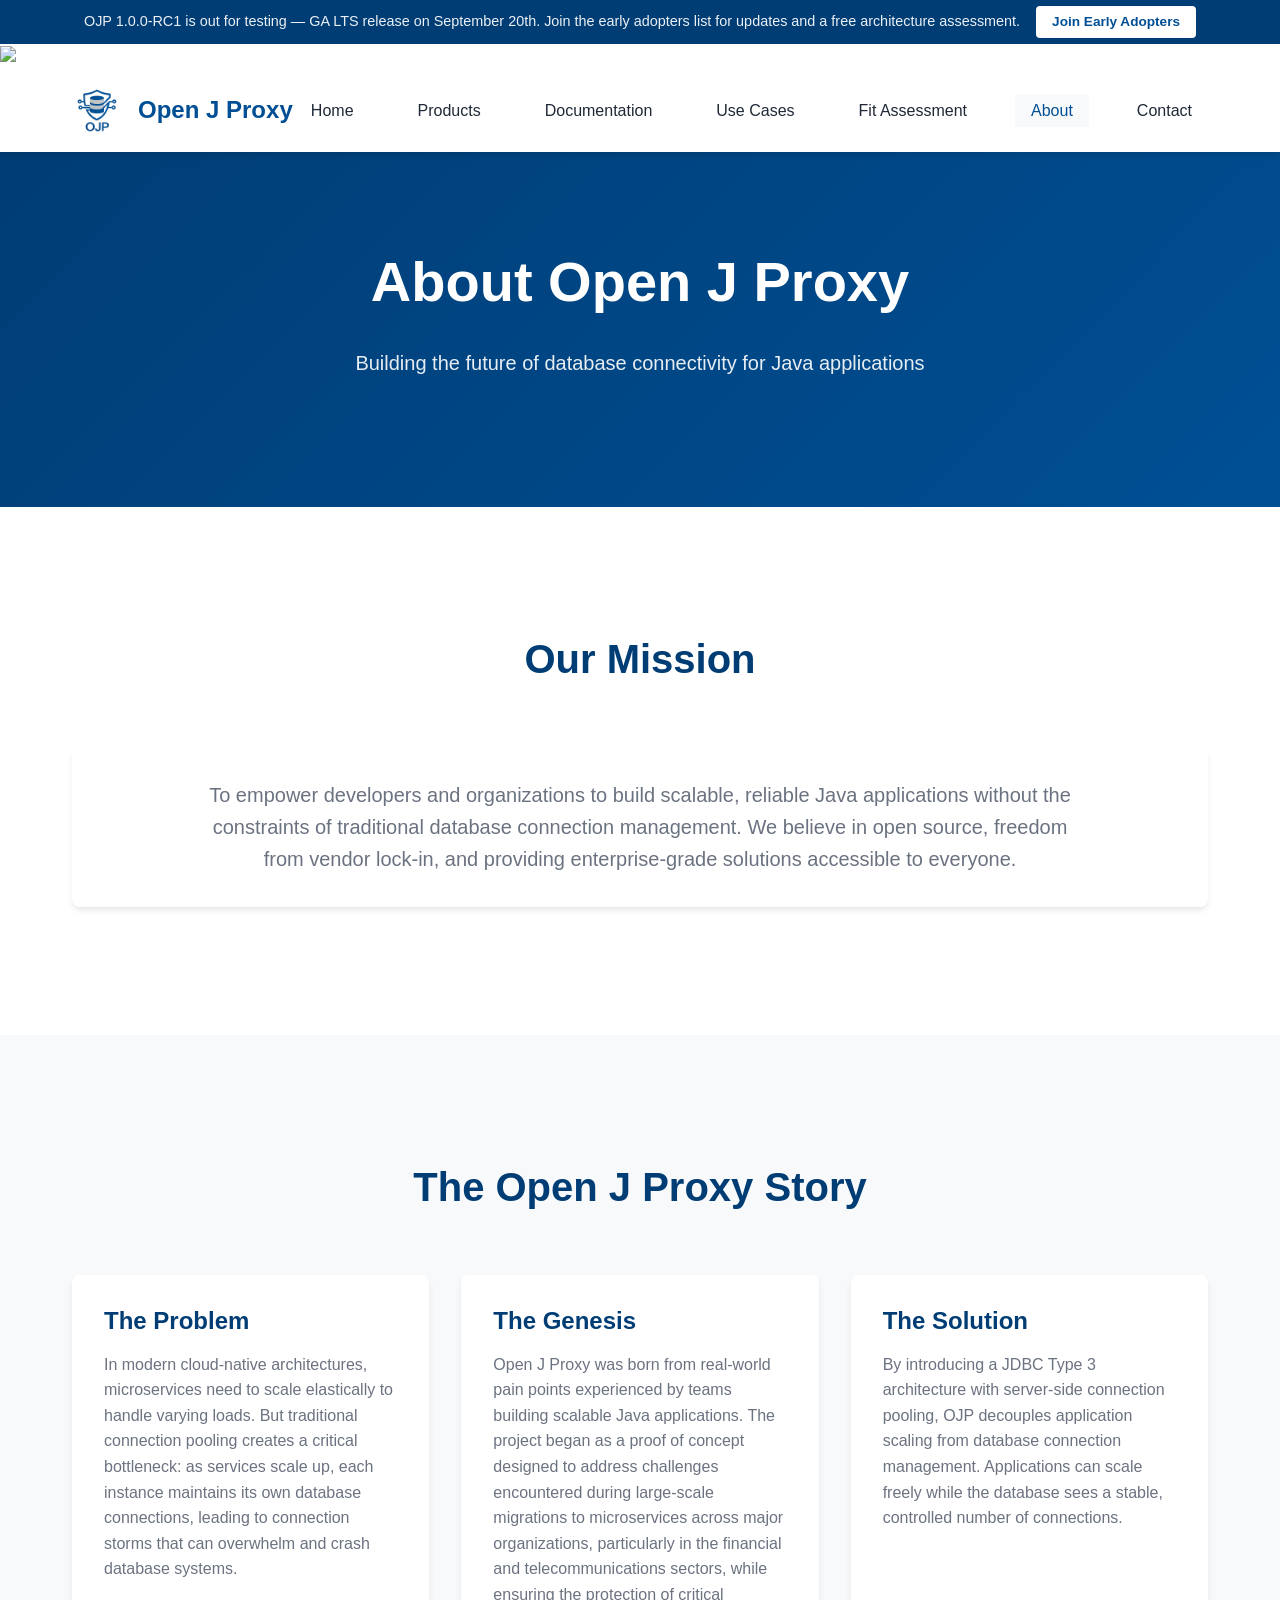
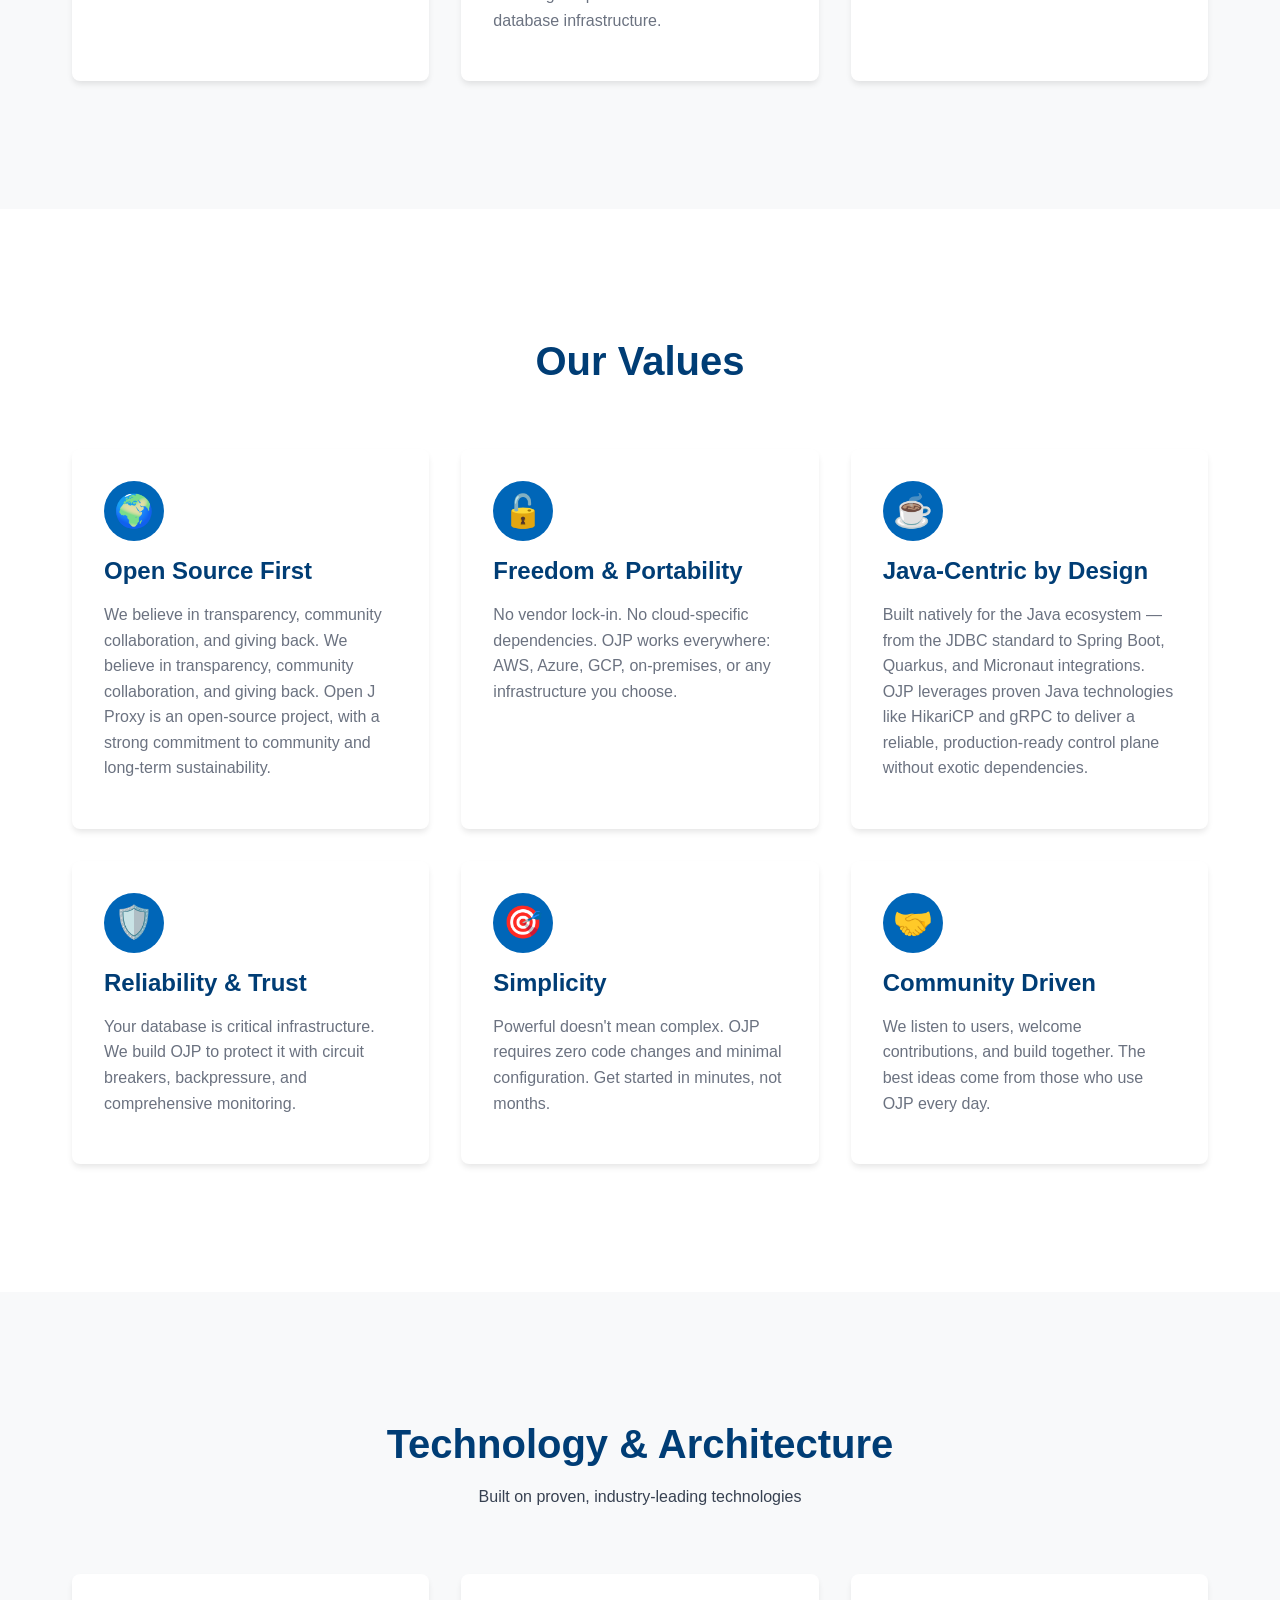
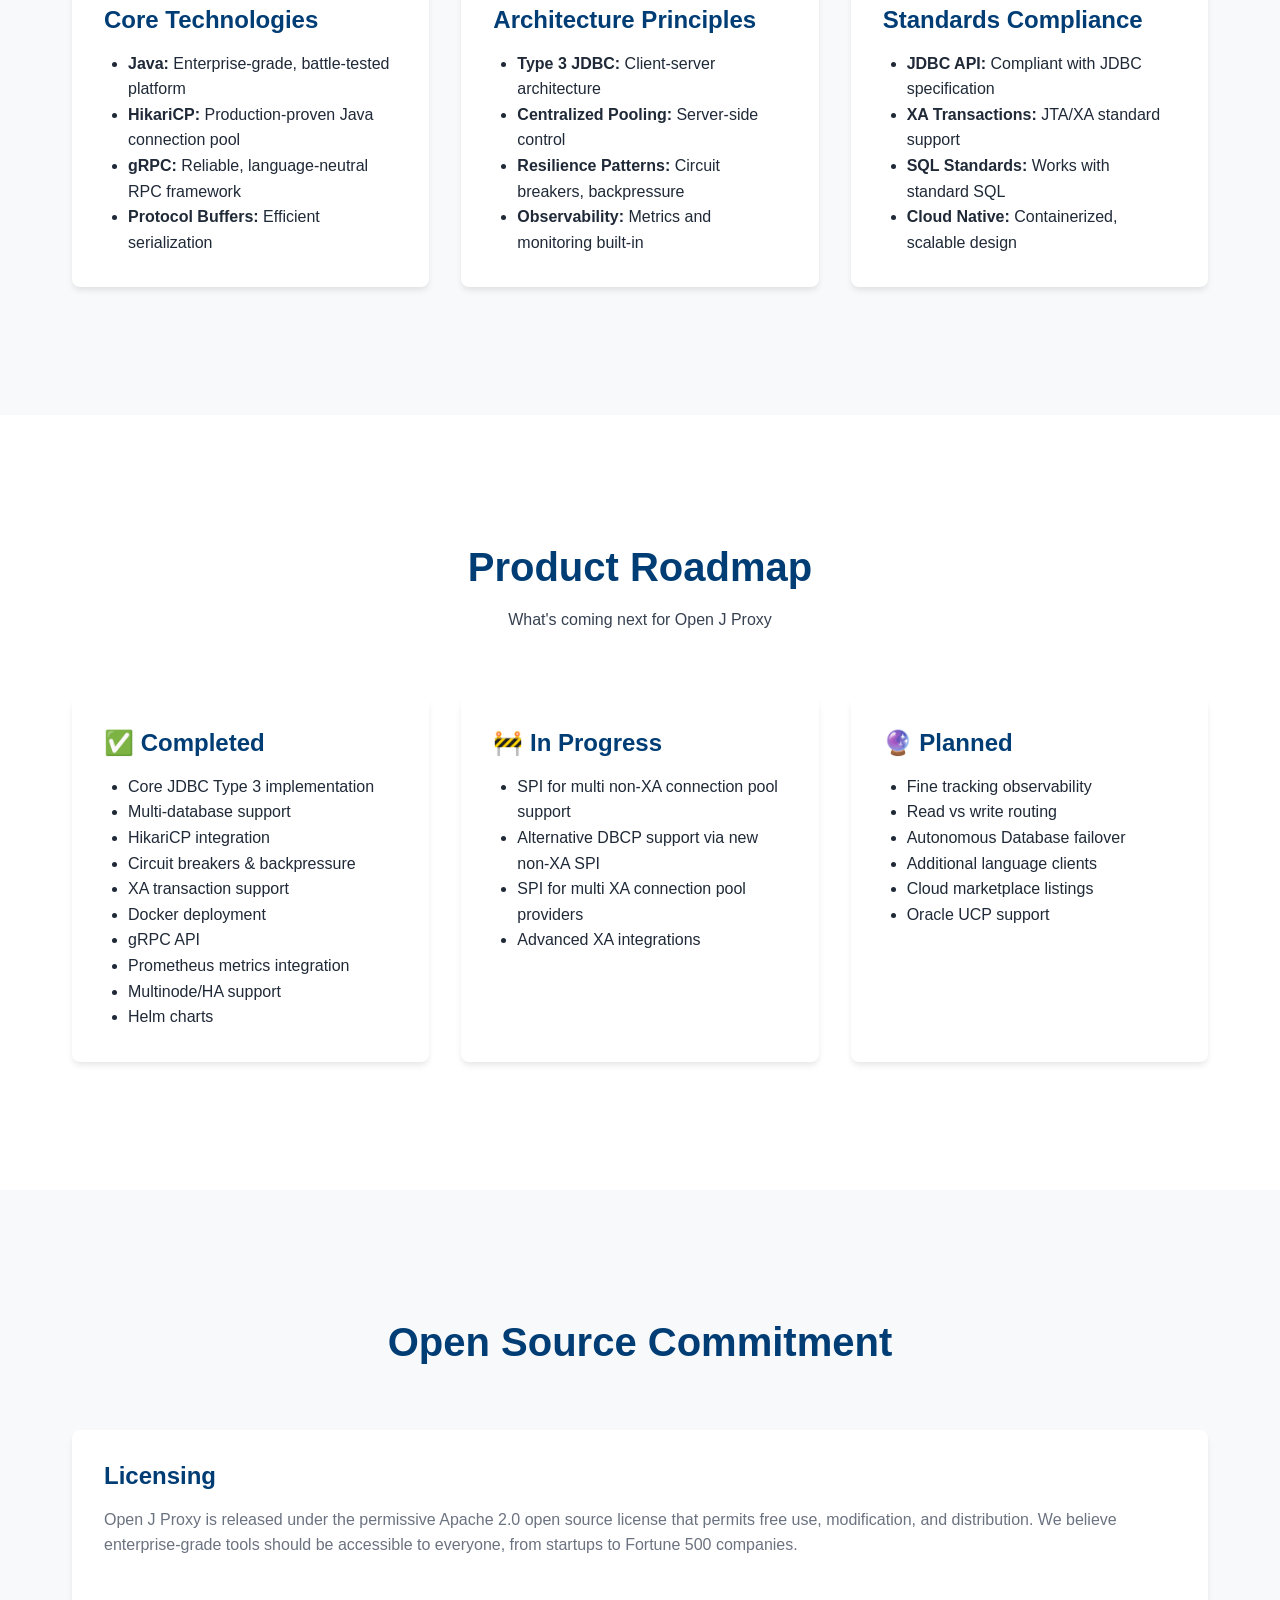
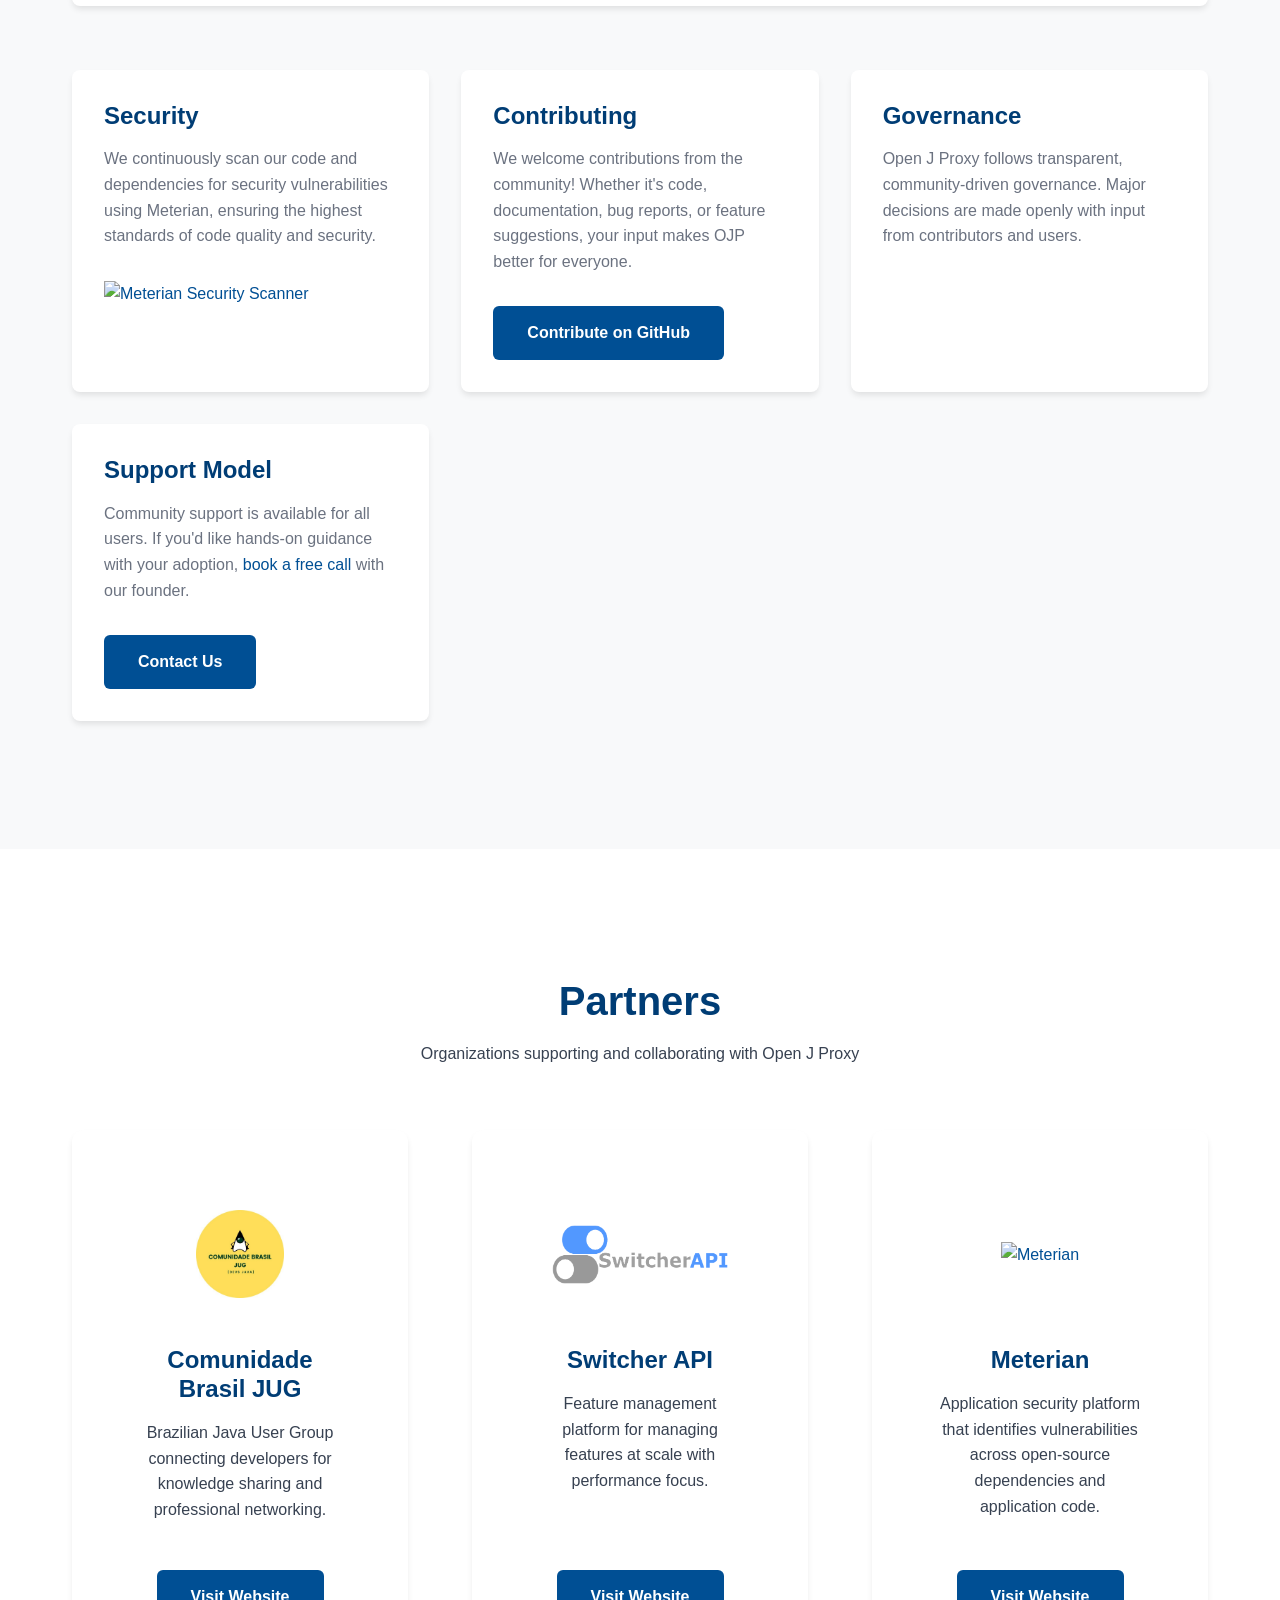
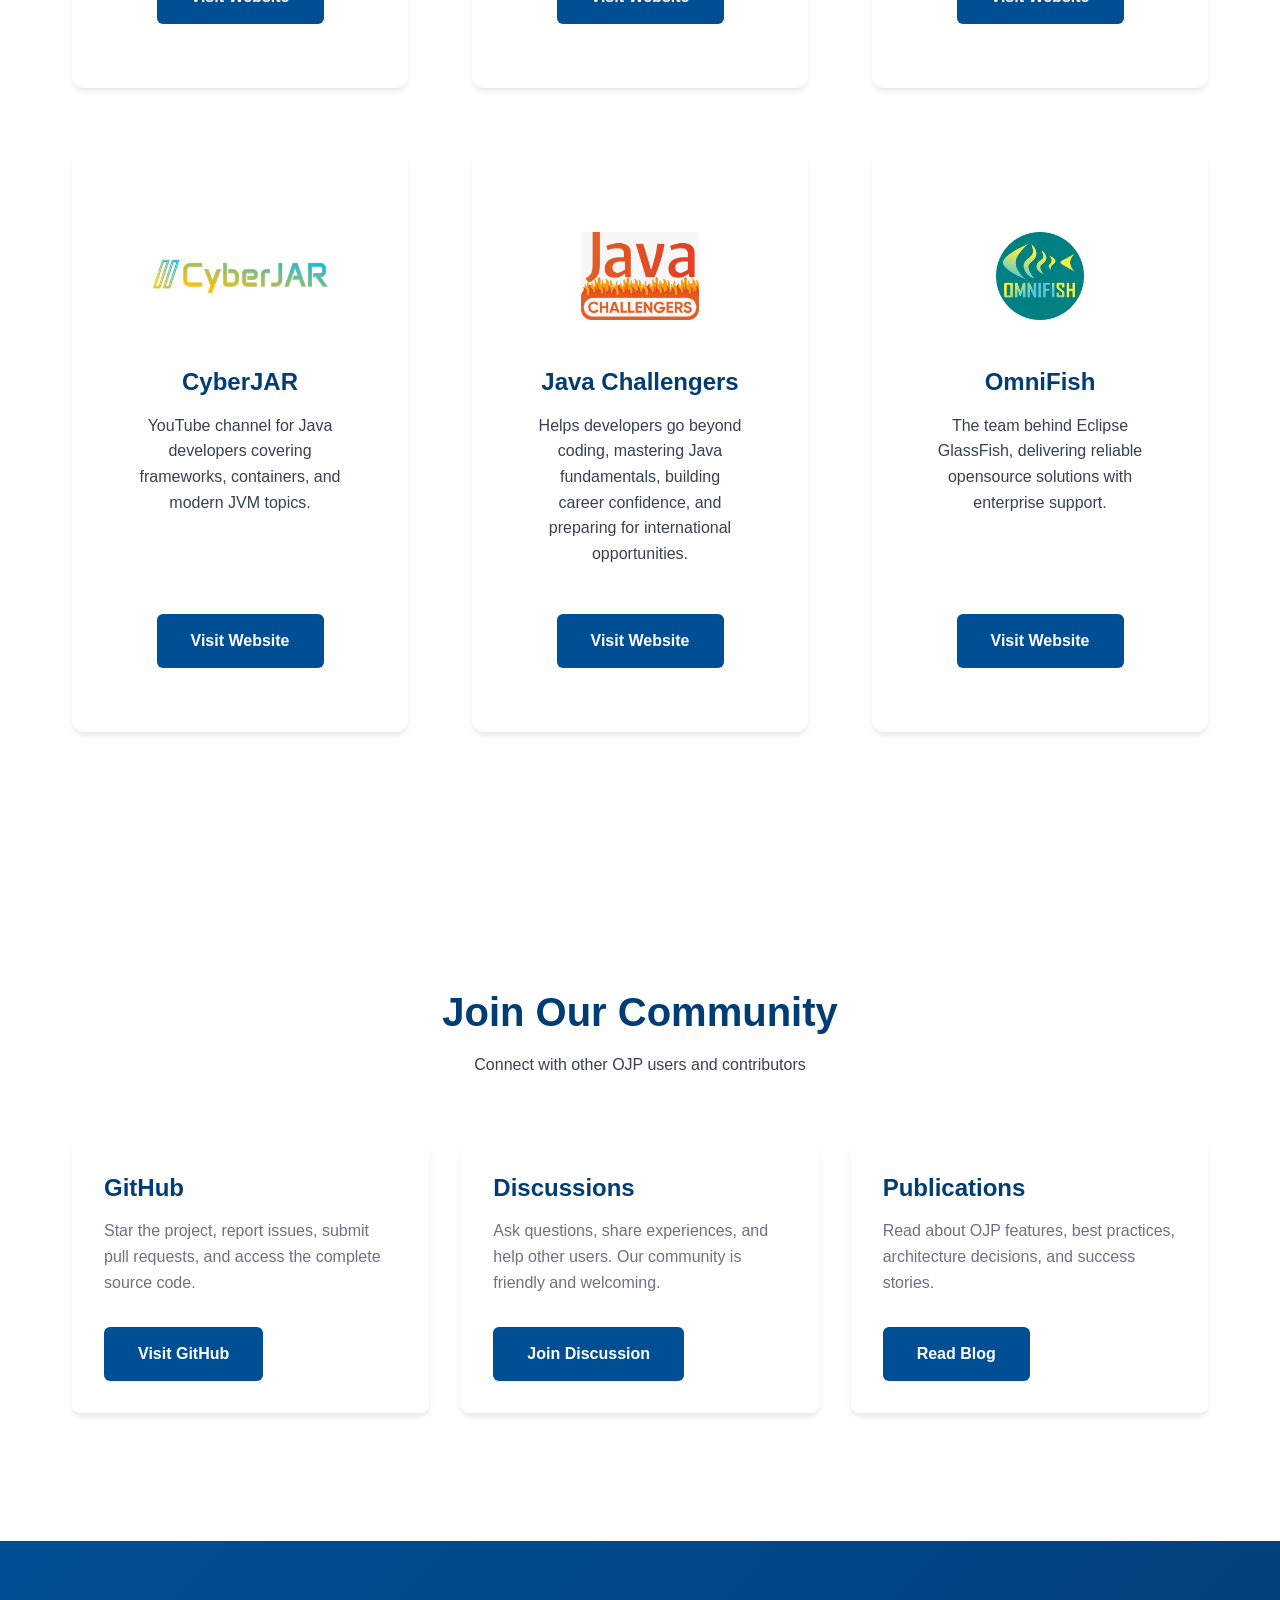
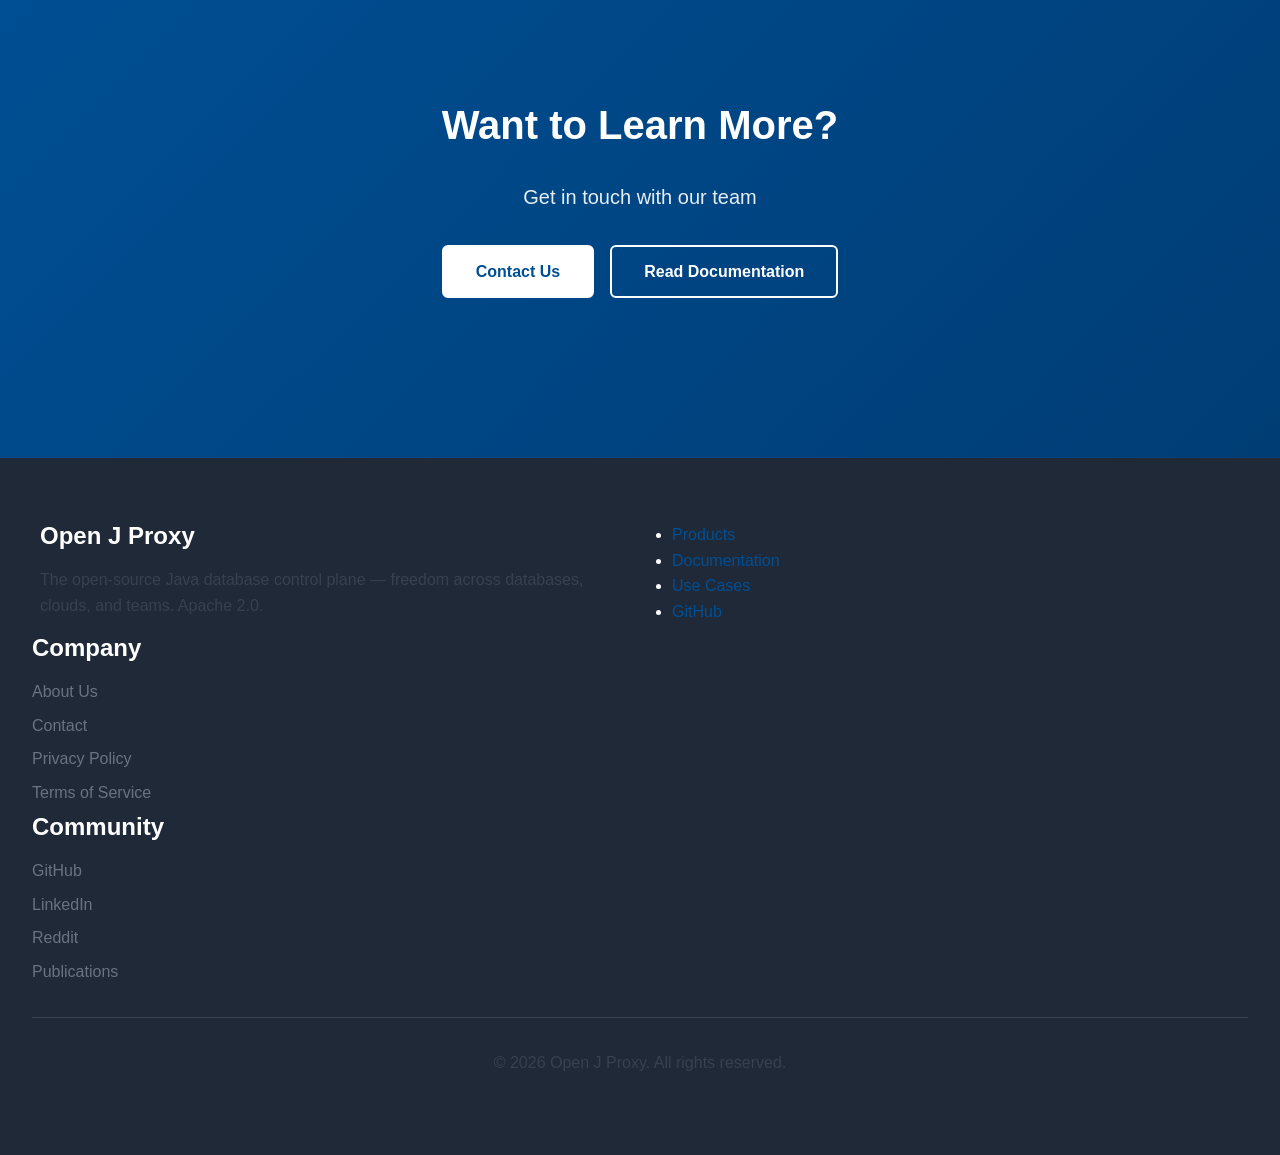
==== about.html @ ef4cd5ed "Add image to about.html Added an image to the about page for visual enhancement." ====
<!DOCTYPE html>
<html lang="en">
<head>
    <meta charset="UTF-8">
    <meta name="viewport" content="width=device-width, initial-scale=1.0">
    <meta name="description" content="About Open J Proxy - Our mission, vision, and the team behind the project">
    <title>About - Open J Proxy</title>
    <link rel="stylesheet" href="css/style.css">
    <!-- Google tag (gtag.js) -->
    <script async src="https://www.googletagmanager.com/gtag/js?id=G-FF9FNL354M"></script>
    <script>
        window.dataLayer = window.dataLayer || [];
        function gtag(){dataLayer.push(arguments);}
        gtag('js', new Date());
        gtag('config', 'G-FF9FNL354M');
    </script>
</head>
<body>
    <!-- Top Banner -->
    <div class="top-banner">
        <p>OJP 1.0.0-RC1 is out for testing — GA LTS release on September 20th. Join the early adopters list for updates and a free architecture assessment.</p>
        <a href="https://e3b21e9a.sibforms.com/serve/[base64]" class="btn-banner" target="_blank">Join Early Adopters</a>
    </div>

    <img referrerpolicy="no-referrer-when-downgrade" src="https://static.scarf.sh/a.png?x-pxid=6d61575b-5821-44d1-9ec8-ab3db9537637" />
    
    <!-- Header -->
    <header>
        <div class="header-container">
            <div class="logo">
                <img src="images/ojp-logo.png" alt="Open J Proxy Logo">
                <span>Open J Proxy</span>
            </div>
            <button class="mobile-menu-toggle" aria-label="Toggle menu">
                <span></span>
                <span></span>
                <span></span>
            </button>
            <nav>
                <ul>
                    <li><a href="index.html">Home</a></li>
                    <li><a href="products.html">Products</a></li>
                    <li><a href="documentation.html">Documentation</a></li>
                    <li><a href="use-cases.html">Use Cases</a></li>
                    <li><a href="fit-assessment.html">Fit Assessment</a></li>
                    <li><a href="about.html" class="active">About</a></li>
                    <li><a href="contact.html">Contact</a></li>
                </ul>
            </nav>
        </div>
    </header>
    <div class="menu-overlay"></div>

    <!-- Hero Section -->
    <section class="hero">
        <div class="hero-container">
            <h1>About Open J Proxy</h1>
            <p>Building the future of database connectivity for Java applications</p>
        </div>
    </section>

    <!-- Mission Section -->
    <section class="section section-light">
        <div class="container">
            <div class="section-title">
                <h2>Our Mission</h2>
            </div>
            
            <div class="feature-card">
                <p style="font-size: 1.25rem; text-align: center; max-width: 900px; margin: 0 auto;">
                    To empower developers and organizations to build scalable, reliable Java applications without the constraints of traditional database connection management. We believe in open source, freedom from vendor lock-in, and providing enterprise-grade solutions accessible to everyone.
                </p>
            </div>
        </div>
    </section>

    <!-- Story Section -->
    <section class="section section-dark">
        <div class="container">
            <div class="section-title">
                <h2>The Open J Proxy Story</h2>
            </div>
            
            <div class="features-grid">
                <div class="feature-card">
                    <h3>The Problem</h3>
                    <p>In modern cloud-native architectures, microservices need to scale elastically to handle varying loads. But traditional connection pooling creates a critical bottleneck: as services scale up, each instance maintains its own database connections, leading to connection storms that can overwhelm and crash database systems.</p>
                </div>
                <div class="feature-card">
                    <h3>The Genesis</h3>
                    <p>Open J Proxy was born from real-world pain points experienced by teams building scalable Java applications. The project began as a proof of concept designed to address challenges encountered during large-scale migrations to microservices across major organizations, particularly in the financial and telecommunications sectors, while ensuring the protection of critical database infrastructure.</p>
                </div>
                <div class="feature-card">
                    <h3>The Solution</h3>
                    <p>By introducing a JDBC Type 3 architecture with server-side connection pooling, OJP decouples application scaling from database connection management. Applications can scale freely while the database sees a stable, controlled number of connections.</p>
                </div>
            </div>
        </div>
    </section>

    <!-- Values Section -->
    <section class="section section-light">
        <div class="container">
            <div class="section-title">
                <h2>Our Values</h2>
            </div>
            
            <div class="features-grid">
                <div class="feature-card">
                    <div class="feature-icon">🌍</div>
                    <h3>Open Source First</h3>
                    <p>We believe in transparency, community collaboration, and giving back. We believe in transparency, community collaboration, and giving back. Open J Proxy is an open-source project, with a strong commitment to community and long-term sustainability.</p>
                </div>
                <div class="feature-card">
                    <div class="feature-icon">🔓</div>
                    <h3>Freedom & Portability</h3>
                    <p>No vendor lock-in. No cloud-specific dependencies. OJP works everywhere: AWS, Azure, GCP, on-premises, or any infrastructure you choose.</p>
                </div>
                <div class="feature-card">
                    <div class="feature-icon">☕</div>
                    <h3>Java-Centric by Design</h3>
                    <p>Built natively for the Java ecosystem — from the JDBC standard to Spring Boot, Quarkus, and Micronaut integrations. OJP leverages proven Java technologies like HikariCP and gRPC to deliver a reliable, production-ready control plane without exotic dependencies.</p>
                </div>
                <div class="feature-card">
                    <div class="feature-icon">🛡️</div>
                    <h3>Reliability & Trust</h3>
                    <p>Your database is critical infrastructure. We build OJP to protect it with circuit breakers, backpressure, and comprehensive monitoring.</p>
                </div>
                <div class="feature-card">
                    <div class="feature-icon">🎯</div>
                    <h3>Simplicity</h3>
                    <p>Powerful doesn't mean complex. OJP requires zero code changes and minimal configuration. Get started in minutes, not months.</p>
                </div>
                <div class="feature-card">
                    <div class="feature-icon">🤝</div>
                    <h3>Community Driven</h3>
                    <p>We listen to users, welcome contributions, and build together. The best ideas come from those who use OJP every day.</p>
                </div>
            </div>
        </div>
    </section>

    <!-- Technology Stack -->
    <section class="section section-dark">
        <div class="container">
            <div class="section-title">
                <h2>Technology & Architecture</h2>
                <p>Built on proven, industry-leading technologies</p>
            </div>
            
            <div class="features-grid">
                <div class="feature-card">
                    <h3>Core Technologies</h3>
                    <ul style="margin-top: 1rem; padding-left: 1.5rem; text-align: left;">
                        <li><strong>Java:</strong> Enterprise-grade, battle-tested platform</li>
                        <li><strong>HikariCP:</strong> Production-proven Java connection pool</li>
                        <li><strong>gRPC:</strong> Reliable, language-neutral RPC framework</li>
                        <li><strong>Protocol Buffers:</strong> Efficient serialization</li>
                    </ul>
                </div>
                <div class="feature-card">
                    <h3>Architecture Principles</h3>
                    <ul style="margin-top: 1rem; padding-left: 1.5rem; text-align: left;">
                        <li><strong>Type 3 JDBC:</strong> Client-server architecture</li>
                        <li><strong>Centralized Pooling:</strong> Server-side control</li>
                        <li><strong>Resilience Patterns:</strong> Circuit breakers, backpressure</li>
                        <li><strong>Observability:</strong> Metrics and monitoring built-in</li>
                    </ul>
                </div>
                <div class="feature-card">
                    <h3>Standards Compliance</h3>
                    <ul style="margin-top: 1rem; padding-left: 1.5rem; text-align: left;">
                        <li><strong>JDBC API:</strong> Compliant with JDBC specification</li>
                        <li><strong>XA Transactions:</strong> JTA/XA standard support</li>
                        <li><strong>SQL Standards:</strong> Works with standard SQL</li>
                        <li><strong>Cloud Native:</strong> Containerized, scalable design</li>
                    </ul>
                </div>
            </div>
        </div>
    </section>

    <!-- Roadmap Section -->
    <section class="section section-light">
        <div class="container">
            <div class="section-title">
                <h2>Product Roadmap</h2>
                <p>What's coming next for Open J Proxy</p>
            </div>
            
            <div class="features-grid">
                <div class="feature-card">
                    <h3>✅ Completed</h3>
                    <ul style="margin-top: 1rem; padding-left: 1.5rem; text-align: left;">
                        <li>Core JDBC Type 3 implementation</li>
                        <li>Multi-database support</li>
                        <li>HikariCP integration</li>
                        <li>Circuit breakers & backpressure</li>
                        <li>XA transaction support</li>
                        <li>Docker deployment</li>
                        <li>gRPC API</li>
                        <li>Prometheus metrics integration</li>
                        <li>Multinode/HA support</li>
                        <li>Helm charts</li>
                    </ul>
                </div>
                <div class="feature-card">
                    <h3>🚧 In Progress</h3>
                    <ul style="margin-top: 1rem; padding-left: 1.5rem; text-align: left;">
                        <li>SPI for multi non-XA connection pool support</li>
                        <li>Alternative DBCP support via new non-XA SPI</li>
                        <li>SPI for multi XA connection pool providers</li>
                        <li>Advanced XA integrations</li>
                    </ul>
                </div>
                <div class="feature-card">
                    <h3>🔮 Planned</h3>
                    <ul style="margin-top: 1rem; padding-left: 1.5rem; text-align: left;">
                        <li>Fine tracking observability</li>
                        <li>Read vs write routing</li>
                        <li>Autonomous Database failover</li>
                        <li>Additional language clients</li>
                        <li>Cloud marketplace listings</li>
                        <li>Oracle UCP support</li>
                    </ul>
                </div>
            </div>
        </div>
    </section>

    <!-- Open Source Section -->
    <section class="section section-dark">
        <div class="container">
            <div class="section-title">
                <h2>Open Source Commitment</h2>
            </div>
            
            <div class="feature-card">
                <h3>Licensing</h3>
                <p style="margin-top: 1rem;">Open J Proxy is released under the permissive Apache 2.0 open source license that permits free use, modification, and distribution. We believe enterprise-grade tools should be accessible to everyone, from startups to Fortune 500 companies.</p>
            </div>

            <div class="features-grid mt-3">
                <div class="feature-card">
                    <h3>Security</h3>
                    <p>We continuously scan our code and dependencies for security vulnerabilities using Meterian, ensuring the highest standards of code quality and security.</p>
                    <a href="https://meterian.io" target="_blank" style="margin-top: 1rem; display: inline-block;">
                        <img src="https://meterian.io/images/brand/badge-light.svg" alt="Meterian Security Scanner" style="max-width: 100%; width: 200px; height: auto;">
                    </a>
                </div>
                <div class="feature-card">
                    <h3>Contributing</h3>
                    <p>We welcome contributions from the community! Whether it's code, documentation, bug reports, or feature suggestions, your input makes OJP better for everyone.</p>
                    <a href="https://github.com/Open-J-Proxy/ojp" target="_blank" class="btn btn-blue" style="margin-top: 1rem;">Contribute on GitHub</a>
                </div>
                <div class="feature-card">
                    <h3>Governance</h3>
                    <p>Open J Proxy follows transparent, community-driven governance. Major decisions are made openly with input from contributors and users.</p>
                </div>
                <div class="feature-card">
                    <h3>Support Model</h3>
                    <!-- <p>Community support is available for all users. Enterprise support and consulting services are available for organizations requiring SLAs and dedicated assistance.</p> -->
                    <p>Community support is available for all users. If you'd like hands-on guidance with your adoption, <a href="https://calendly.com/ojp-rogerio/30min" target="_blank" rel="noopener noreferrer">book a free call</a> with our founder.</p>
                    <a href="contact.html" class="btn btn-blue" style="margin-top: 1rem;">Contact Us</a>
                </div>
            </div>
        </div>
    </section>

    <!-- Partners Section -->
    <section class="section section-light">
        <div class="container">
            <div class="section-title">
                <h2>Partners</h2>
                <p>Organizations supporting and collaborating with Open J Proxy</p>
            </div>
            
            <div class="partners-grid">
                <div class="partner-card">
                    <div class="partner-logo">
                        <a href="https://www.linkedin.com/in/devsjava/" target="_blank" rel="noopener noreferrer">
                            <img src="images/comunidade_brasil_jug.jpeg" alt="Comunidade Brasil JUG">
                        </a>
                    </div>
                    <h3>Comunidade Brasil JUG</h3>
                    <p>Brazilian Java User Group connecting developers for knowledge sharing and professional networking.</p>
                    <a href="https://www.linkedin.com/in/devsjava/" target="_blank" rel="noopener noreferrer" class="btn btn-blue mt-1">Visit Website</a>
                </div>
                
                <div class="partner-card">
                    <div class="partner-logo">
                        <a href="https://github.com/switcherapi" target="_blank" rel="noopener noreferrer">
                            <img src="images/switcherapi_grey.png" alt="Switcher API">
                        </a>
                    </div>
                    <h3>Switcher API</h3>
                    <p>Feature management platform for managing features at scale with performance focus.</p>
                    <a href="https://github.com/switcherapi" target="_blank" rel="noopener noreferrer" class="btn btn-blue mt-1">Visit Website</a>
                </div>
                
                <div class="partner-card">
                    <div class="partner-logo">
                        <a href="https://www.meterian.io/" target="_blank" rel="noopener noreferrer">
                            <img src="https://www.meterian.io/images/brand/meterian_logo_blue.svg" alt="Meterian">
                        </a>
                    </div>
                    <h3>Meterian</h3>
                    <p>Application security platform that identifies vulnerabilities across open-source dependencies and application code.</p>
                    <a href="https://www.meterian.io/" target="_blank" rel="noopener noreferrer" class="btn btn-blue mt-1">Visit Website</a>
                </div>
                
                <div class="partner-card">
                    <div class="partner-logo">
                        <a href="https://www.youtube.com/@cbrjar" target="_blank" rel="noopener noreferrer">
                            <img src="images/cyberjar_logo.png" alt="CyberJAR">
                        </a>
                    </div>
                    <h3>CyberJAR</h3>
                    <p>YouTube channel for Java developers covering frameworks, containers, and modern JVM topics.</p>
                    <a href="https://www.youtube.com/@cbrjar" target="_blank" rel="noopener noreferrer" class="btn btn-blue mt-1">Visit Website</a>
                </div>
                
                <div class="partner-card">
                    <div class="partner-logo">
                        <a href="https://javachallengers.com/career-diagnosis" target="_blank" rel="noopener noreferrer">
                            <img src="images/java_challengers_logo.jpeg" alt="Java Challengers">
                        </a>
                    </div>
                    <h3>Java Challengers</h3>
                    <p>Helps developers go beyond coding, mastering Java fundamentals, building career confidence, and preparing for international opportunities.</p>
                    <a href="https://javachallengers.com/career-diagnosis" target="_blank" rel="noopener noreferrer" class="btn btn-blue mt-1">Visit Website</a>
                </div>
                
                <div class="partner-card">
                    <div class="partner-logo">
                        <a href="https://omnifish.ee" target="_blank" rel="noopener noreferrer">
                            <img src="images/omnifish_logo.png" alt="OmniFish">
                        </a>
                    </div>
                    <h3>OmniFish</h3>
                    <p>The team behind Eclipse GlassFish, delivering reliable opensource solutions with enterprise support.</p>
                    <a href="https://omnifish.ee" target="_blank" rel="noopener noreferrer" class="btn btn-blue mt-1">Visit Website</a>
                </div>
            </div>
        </div>
    </section>

    <!-- Community Section -->
    <section class="section section-light">
        <div class="container">
            <div class="section-title">
                <h2>Join Our Community</h2>
                <p>Connect with other OJP users and contributors</p>
            </div>
            
            <div class="features-grid">
                <div class="feature-card">
                    <h3>GitHub</h3>
                    <p>Star the project, report issues, submit pull requests, and access the complete source code.</p>
                    <a href="https://github.com/Open-J-Proxy/ojp" target="_blank" class="btn btn-blue" style="margin-top: 1rem;">Visit GitHub</a>
                </div>
                <div class="feature-card">
                    <h3>Discussions</h3>
                    <p>Ask questions, share experiences, and help other users. Our community is friendly and welcoming.</p>
                    <a href="https://github.com/Open-J-Proxy/ojp/discussions" target="_blank" class="btn btn-blue" style="margin-top: 1rem;">Join Discussion</a>
                </div>
                <div class="feature-card">
                    <h3>Publications</h3>
                    <p>Read about OJP features, best practices, architecture decisions, and success stories.</p>
                    <a href="https://javapro.io/?s=OJP" target="_blank" class="btn btn-blue" style="margin-top: 1rem;">Read Blog</a>
                </div>
            </div>
        </div>
    </section>

    <!-- CTA Section -->
    <section class="cta-section">
        <div class="container">
            <h2>Want to Learn More?</h2>
            <p>Get in touch with our team</p>
            <div class="hero-buttons">
                <a href="contact.html" class="btn btn-primary">Contact Us</a>
                <a href="documentation.html" class="btn btn-secondary">Read Documentation</a>
            </div>
        </div>
    </section>

    <!-- Footer -->
    <footer>
        <div class="footer-container">
            <div class="footer-section">
                <h4>Open J Proxy</h4>
                <p>The open-source Java database control plane — freedom across databases, clouds, and teams. Apache 2.0.</p>
            </div>
                <ul>
                    <li><a href="products.html">Products</a></li>
                    <li><a href="documentation.html">Documentation</a></li>
                    <li><a href="use-cases.html">Use Cases</a></li>
                    <li><a href="https://github.com/Open-J-Proxy/ojp" target="_blank">GitHub</a></li>
                </ul>
            </div>
            <div class="footer-section">
                <h4>Company</h4>
                <ul>
                    <li><a href="about.html">About Us</a></li>
                    <li><a href="contact.html">Contact</a></li>
                    <li><a href="#">Privacy Policy</a></li>
                    <li><a href="#">Terms of Service</a></li>
                </ul>
            </div>
            <div class="footer-section">
                <h4>Community</h4>
                <ul>
                    <li><a href="https://github.com/Open-J-Proxy/ojp" target="_blank">GitHub</a></li>
                    <li><a href="https://www.linkedin.com/company/open-j-proxy" target="_blank">LinkedIn</a></li>
                    <li><a href="https://www.reddit.com/r/ojp/"  target="_blank">Reddit</a></li>
                    <li><a href="https://javapro.io/?s=OJP" target="_blank">Publications</a></li>
                </ul>
            </div>
        </div>
        <div class="footer-bottom">
            <p>&copy; 2026 Open J Proxy. All rights reserved.</p>
        </div>
    </footer>
    <script src="js/main.js"></script>
</body>
</html>
---- css/style.css ----
/* Open J Proxy Website Styles */
/* Corporate, Professional, Performance-focused design with blue color scheme */

:root {
    /* Primary Blue Palette - Professional & Trustworthy */
    /* Colors aligned with OJP logo #004F94 */
    --primary-blue: #004F94;
    --primary-blue-dark: #003D75;
    --primary-blue-light: #0066B8;
    --secondary-blue: #003D75;
    --accent-blue: #3D8FCC;

    /* Top banner height - used to offset sticky header */
    --banner-height: 44px;
    
    /* Neutral Colors */
    --white: #FFFFFF;
    --light-gray: #F8F9FA;
    --gray: #6B7280;
    --dark-gray: #374151;
    --darker-gray: #1F2937;
    
    /* Success/Performance indicators */
    --success-green: #10B981;
    --warning-orange: #F59E0B;
    
    /* Typography */
    --font-primary: -apple-system, BlinkMacSystemFont, 'Segoe UI', Roboto, 'Helvetica Neue', Arial, sans-serif;
    --font-mono: 'Courier New', Courier, monospace;
    
    /* Spacing */
    --spacing-xs: 0.5rem;
    --spacing-sm: 1rem;
    --spacing-md: 2rem;
    --spacing-lg: 4rem;
    --spacing-xl: 6rem;
    
    /* Shadows */
    --shadow-sm: 0 1px 2px 0 rgba(0, 0, 0, 0.05);
    --shadow-md: 0 4px 6px -1px rgba(0, 0, 0, 0.1);
    --shadow-lg: 0 10px 15px -3px rgba(0, 0, 0, 0.1);
    --shadow-xl: 0 20px 25px -5px rgba(0, 0, 0, 0.1);
    
    /* Mobile Menu Animation */
    --hamburger-transform-offset: 8px;
}

/* Global Styles */
* {
    margin: 0;
    padding: 0;
    box-sizing: border-box;
}

body {
    font-family: var(--font-primary);
    font-size: 16px;
    line-height: 1.6;
    color: var(--darker-gray);
    background-color: var(--white);
    max-width: 100%;
    overflow-x: hidden;
}

/* Typography */
h1, h2, h3, h4, h5, h6 {
    font-weight: 700;
    line-height: 1.2;
    margin-bottom: var(--spacing-sm);
    color: var(--secondary-blue);
}

h1 {
    font-size: 3rem;
}

h2 {
    font-size: 2.5rem;
}

h3 {
    font-size: 2rem;
}

h4 {
    font-size: 1.5rem;
}

p {
    margin-bottom: var(--spacing-sm);
    color: var(--dark-gray);
}

a {
    color: var(--primary-blue);
    text-decoration: none;
    transition: color 0.3s ease;
}

a:hover {
    color: var(--primary-blue-dark);
}

/* Top Banner */
.top-banner {
    background-color: var(--primary-blue-dark);
    color: var(--white);
    text-align: center;
    padding: 0 var(--spacing-md);
    height: var(--banner-height);
    display: flex;
    align-items: center;
    justify-content: center;
    gap: var(--spacing-sm);
    flex-wrap: wrap;
    position: sticky;
    top: 0;
    z-index: 1001;
    font-size: 0.9rem;
}

.top-banner p {
    color: rgba(255, 255, 255, 0.92);
    margin: 0;
    font-size: 0.9rem;
}

.top-banner .btn-banner {
    display: inline-block;
    padding: 0.3rem 1rem;
    border-radius: 4px;
    font-weight: 600;
    font-size: 0.85rem;
    background-color: var(--white);
    color: var(--primary-blue);
    border: none;
    cursor: pointer;
    transition: background-color 0.2s ease;
    white-space: nowrap;
    text-decoration: none;
}

.top-banner .btn-banner:hover {
    background-color: var(--light-gray);
    color: var(--primary-blue-dark);
}

/* Header */
header {
    background-color: var(--white);
    box-shadow: var(--shadow-md);
    position: sticky;
    top: var(--banner-height);
    z-index: 1000;
}

.header-container {
    max-width: 1200px;
    margin: 0 auto;
    padding: var(--spacing-sm) var(--spacing-md);
    display: flex;
    justify-content: space-between;
    align-items: center;
}

.logo {
    display: flex;
    align-items: center;
    font-size: 1.5rem;
    font-weight: 700;
    color: var(--primary-blue);
}

.logo img {
    height: 50px;
    margin-right: var(--spacing-sm);
}

/* Navigation */
nav ul {
    display: flex;
    list-style: none;
    gap: var(--spacing-md);
}

nav a {
    color: var(--darker-gray);
    font-weight: 500;
    padding: var(--spacing-xs) var(--spacing-sm);
    transition: all 0.3s ease;
}

nav a:hover,
nav a.active {
    color: var(--primary-blue);
    background-color: var(--light-gray);
    border-radius: 4px;
}

/* Hero Section */
.hero {
    background: linear-gradient(135deg, var(--secondary-blue) 0%, var(--primary-blue) 100%);
    color: var(--white);
    padding: var(--spacing-xl) var(--spacing-md);
    text-align: center;
}

.hero-container {
    max-width: 1200px;
    margin: 0 auto;
}

.hero h1 {
    color: var(--white);
    font-size: 3.5rem;
    margin-bottom: var(--spacing-md);
}

.hero p {
    font-size: 1.25rem;
    color: rgba(255, 255, 255, 0.9);
    margin-bottom: var(--spacing-md);
    max-width: 800px;
    margin-left: auto;
    margin-right: auto;
}

.hero-buttons {
    display: flex;
    gap: var(--spacing-sm);
    justify-content: center;
    flex-wrap: wrap;
}

/* Buttons */
.btn {
    display: inline-block;
    padding: 0.75rem 2rem;
    border-radius: 6px;
    font-weight: 600;
    text-align: center;
    cursor: pointer;
    transition: all 0.3s ease;
    border: 2px solid transparent;
    font-size: 1rem;
}

.btn-primary {
    background-color: var(--white);
    color: var(--primary-blue);
    border-color: var(--white);
}

.btn-primary:hover {
    background-color: var(--light-gray);
    color: var(--primary-blue-dark);
}

.btn-secondary {
    background-color: transparent;
    color: var(--white);
    border-color: var(--white);
}

.btn-secondary:hover {
    background-color: var(--white);
    color: var(--primary-blue);
}

.btn-blue {
    background-color: var(--primary-blue);
    color: var(--white);
}

.btn-blue:hover {
    background-color: var(--primary-blue-dark);
    color: var(--white);
}

/* Main Content Container */
.container {
    max-width: 1200px;
    margin: 0 auto;
    padding: var(--spacing-lg) var(--spacing-md);
}

/* Section Styles */
.section {
    padding: var(--spacing-lg) var(--spacing-md);
}

.section-title {
    text-align: center;
    margin-bottom: var(--spacing-lg);
}

.section-light {
    background-color: var(--white);
}

.section-dark {
    background-color: var(--light-gray);
}

/* Feature Grid */
.features-grid {
    display: grid;
    grid-template-columns: repeat(auto-fit, minmax(300px, 1fr));
    gap: var(--spacing-md);
    margin-top: var(--spacing-lg);
}

.feature-card {
    background-color: var(--white);
    padding: var(--spacing-md);
    border-radius: 8px;
    box-shadow: var(--shadow-md);
    transition: transform 0.3s ease, box-shadow 0.3s ease;
    max-width: 100%;
    overflow: hidden;
}

.feature-card:hover {
    transform: translateY(-5px);
    box-shadow: var(--shadow-xl);
}

.feature-icon {
    width: 60px;
    height: 60px;
    background-color: var(--primary-blue-light);
    border-radius: 50%;
    display: flex;
    align-items: center;
    justify-content: center;
    margin-bottom: var(--spacing-sm);
    font-size: 2rem;
}

.feature-card h3 {
    font-size: 1.5rem;
    margin-bottom: var(--spacing-sm);
}

.feature-card p {
    font-size: 1rem;
    color: var(--gray);
}

/* Stats Section */
.stats-container {
    display: grid;
    grid-template-columns: repeat(auto-fit, minmax(200px, 1fr));
    gap: var(--spacing-md);
    text-align: center;
}

.stat-item {
    padding: var(--spacing-md);
}

.stat-number {
    font-size: 3rem;
    font-weight: 700;
    color: var(--primary-blue);
    display: block;
    margin-bottom: var(--spacing-xs);
}

.stat-label {
    font-size: 1rem;
    color: var(--gray);
}

/* Code Block */
.code-block {
    background-color: var(--darker-gray);
    color: var(--white);
    padding: var(--spacing-md);
    border-radius: 8px;
    font-family: var(--font-mono);
    overflow-x: auto;
    margin: var(--spacing-md) 0;
    max-width: 100%;
}

.code-block code {
    font-size: 0.9rem;
    line-height: 1.5;
    white-space: pre-wrap;
    word-break: break-word;
}

/* Trust Signals */
.trust-section {
    text-align: center;
    padding: var(--spacing-lg) var(--spacing-md);
    background-color: var(--light-gray);
}

.trust-badges {
    display: flex;
    justify-content: center;
    gap: var(--spacing-md);
    flex-wrap: wrap;
    margin-top: var(--spacing-md);
}

.trust-badge {
    display: flex;
    align-items: center;
    gap: var(--spacing-xs);
    padding: var(--spacing-sm) var(--spacing-md);
    background-color: var(--white);
    border-radius: 8px;
    box-shadow: var(--shadow-sm);
}

.trust-badge-icon {
    font-size: 1.5rem;
    color: var(--success-green);
}

/* Client Logos */
.client-logos {
    display: flex;
    justify-content: center;
    align-items: center;
    flex-wrap: wrap;
    gap: var(--spacing-lg);
    margin-top: var(--spacing-lg);
    opacity: 0.6;
}

.client-logo {
    height: 50px;
    filter: grayscale(100%);
    transition: all 0.3s ease;
}

.client-logo:hover {
    filter: grayscale(0%);
    opacity: 1;
}

/* Partners Section */
.partners-grid {
    display: grid;
    grid-template-columns: repeat(auto-fit, minmax(300px, 1fr));
    gap: var(--spacing-lg);
    margin-top: var(--spacing-lg);
}

.partner-card {
    background-color: var(--white);
    border-radius: 12px;
    padding: var(--spacing-lg);
    box-shadow: var(--shadow-md);
    transition: all 0.3s ease;
    display: flex;
    flex-direction: column;
    align-items: center;
    text-align: center;
}

.partner-card:hover {
    transform: translateY(-5px);
    box-shadow: var(--shadow-xl);
}

.partner-logo {
    width: 100%;
    height: 120px;
    display: flex;
    align-items: center;
    justify-content: center;
    margin-bottom: var(--spacing-md);
    padding: var(--spacing-sm);
}

.partner-logo img {
    max-width: 100%;
    max-height: 100%;
    width: auto;
    height: auto;
    object-fit: contain;
    transition: transform 0.3s ease;
}

.partner-logo a {
    display: flex;
    align-items: center;
    justify-content: center;
    width: 100%;
    height: 100%;
}

.partner-logo a:hover img {
    transform: scale(1.05);
}

.partner-card h3 {
    font-size: 1.5rem;
    margin-bottom: var(--spacing-sm);
    color: var(--secondary-blue);
}

.partner-card p {
    flex-grow: 1;
    margin-bottom: var(--spacing-md);
    color: var(--dark-gray);
}

/* CTA Section */
.cta-section {
    background: linear-gradient(135deg, var(--primary-blue) 0%, var(--secondary-blue) 100%);
    color: var(--white);
    padding: var(--spacing-xl) var(--spacing-md);
    text-align: center;
}

.cta-section h2 {
    color: var(--white);
    margin-bottom: var(--spacing-md);
}

.cta-section p {
    color: rgba(255, 255, 255, 0.9);
    font-size: 1.25rem;
    margin-bottom: var(--spacing-md);
}

/* Footer */
footer {
    background-color: var(--darker-gray);
    color: var(--white);
    padding: var(--spacing-lg) var(--spacing-md);
}

.footer-container {
    max-width: 1200px;
    margin: 0 auto;
    display: grid;
    grid-template-columns: repeat(auto-fit, minmax(250px, 1fr));
    gap: var(--spacing-lg);
}

.footer-section h4 {
    color: var(--white);
    margin-bottom: var(--spacing-sm);
}

.footer-section ul {
    list-style: none;
}

.footer-section li {
    margin-bottom: var(--spacing-xs);
}

.footer-section a {
    color: var(--gray);
    transition: color 0.3s ease;
}

.footer-section a:hover {
    color: var(--white);
}

.footer-bottom {
    text-align: center;
    padding-top: var(--spacing-md);
    margin-top: var(--spacing-md);
    border-top: 1px solid var(--dark-gray);
    color: var(--gray);
}

/* Mobile Menu Button */
.mobile-menu-toggle {
    display: none;
    background: none;
    border: none;
    cursor: pointer;
    padding: var(--spacing-xs);
    z-index: 1001;
}

.mobile-menu-toggle span {
    display: block;
    width: 25px;
    height: 3px;
    background-color: var(--primary-blue);
    margin: 5px 0;
    transition: all 0.3s ease;
}

.mobile-menu-toggle.active span:nth-child(1) {
    transform: rotate(45deg) translate(var(--hamburger-transform-offset), var(--hamburger-transform-offset));
}

.mobile-menu-toggle.active span:nth-child(2) {
    opacity: 0;
}

.mobile-menu-toggle.active span:nth-child(3) {
    transform: rotate(-45deg) translate(calc(var(--hamburger-transform-offset) - 1px), calc(-1 * var(--hamburger-transform-offset) + 1px));
}

/* Responsive Design */
/* Tablet and below - show burger menu */
@media (max-width: 1024px) {
    .header-container {
        flex-direction: row;
        justify-content: space-between;
    }
    
    /* Show mobile menu button */
    .mobile-menu-toggle {
        display: block;
    }
    
    /* Hide desktop nav, show as mobile menu */
    nav {
        position: fixed;
        top: 0;
        right: -100%;
        width: 280px;
        height: 100vh;
        height: 100dvh; /* dynamic viewport height - fixes mobile browser address bar cutoff */
        background-color: var(--white);
        box-shadow: -2px 0 8px rgba(0, 0, 0, 0.1);
        transition: right 0.3s ease;
        z-index: 1000;
        overflow-y: auto;
    }
    
    nav.active {
        right: 0;
    }
    
    nav ul {
        flex-direction: column;
        gap: 0;
        padding-top: 80px;
    }
    
    nav li {
        border-bottom: 1px solid var(--light-gray);
    }
    
    nav a {
        display: block;
        padding: var(--spacing-md);
        color: var(--darker-gray);
    }
    
    nav a:hover,
    nav a.active {
        background-color: var(--light-gray);
        border-radius: 0;
    }
    
    /* Overlay for mobile menu */
    .menu-overlay {
        display: none;
        position: fixed;
        top: 0;
        left: 0;
        width: 100%;
        height: 100%;
        background-color: rgba(0, 0, 0, 0.5);
        z-index: 999;
    }
    
    .menu-overlay.active {
        display: block;
    }
}

/* Mobile phones and small tablets */
@media (max-width: 768px) {
    .top-banner {
        position: relative; /* let banner scroll away on mobile; header then sticks at top */
        height: auto;
        min-height: var(--banner-height);
        padding: 0.5rem var(--spacing-sm);
        font-size: 0.8rem;
    }

    .top-banner p {
        font-size: 0.8rem;
    }

    header {
        top: 0;
    }

    .hero h1 {
        font-size: 2.5rem;
    }
    
    h1 {
        font-size: 2rem;
    }
    
    h2 {
        font-size: 1.75rem;
    }
    
    .features-grid {
        grid-template-columns: 1fr;
    }
    
    .partners-grid {
        grid-template-columns: 1fr;
    }
    
    .stats-container {
        grid-template-columns: 1fr;
    }
    
    /* Reduce horizontal padding on sections and containers for phones */
    .section {
        padding: var(--spacing-lg) 0;
    }
    
    .container {
        padding: var(--spacing-lg) var(--spacing-sm);
    }
    
    /* Reduce horizontal padding on feature cards for phones */
    .feature-card {
        padding: var(--spacing-md) var(--spacing-sm);
    }

    /* Floating menu - phone resolution: 30% smaller items + scrollable */
    nav {
        overflow-y: auto;
        height: 100vh;
        height: 100dvh; /* dynamic viewport height - fixes Brave/mobile browser address bar cutoff */
    }

    nav ul {
        padding-top: 56px; /* proportionally reduced from 80px */
    }

    nav a {
        font-size: 0.75rem; /* ~25% smaller than 1rem default, respects WCAG 12px minimum */
        padding: 1.4rem; /* 30% smaller than 2rem (--spacing-md) */
    }
}

/* Fit Assessment */
.assessment-wrapper {
    max-width: 720px;
    margin: 0 auto;
}

.assessment-intro {
    text-align: center;
    margin-bottom: var(--spacing-lg);
    color: var(--gray);
}

.assessment-container {
    background-color: var(--white);
    border-radius: 12px;
    box-shadow: var(--shadow-lg);
    padding: var(--spacing-lg);
}

.assessment-progress {
    margin-bottom: var(--spacing-md);
}

.assessment-progress-label {
    font-size: 0.9rem;
    color: var(--gray);
    margin-bottom: var(--spacing-xs);
}

.assessment-progress-bar {
    height: 6px;
    background-color: var(--light-gray);
    border-radius: 3px;
    overflow: hidden;
}

.assessment-progress-fill {
    height: 100%;
    background-color: var(--primary-blue);
    border-radius: 3px;
    transition: width 0.4s ease;
}

.assessment-question-text {
    font-size: 1.25rem;
    color: var(--secondary-blue);
    margin-bottom: var(--spacing-md);
    font-weight: 600;
    line-height: 1.4;
}

.assessment-options {
    display: flex;
    flex-direction: column;
    gap: var(--spacing-sm);
    margin-bottom: var(--spacing-md);
}

.assessment-option {
    display: flex;
    align-items: center;
    gap: var(--spacing-sm);
    padding: var(--spacing-sm) var(--spacing-md);
    border: 2px solid var(--light-gray);
    border-radius: 8px;
    cursor: pointer;
    transition: border-color 0.2s ease, background-color 0.2s ease;
}

.assessment-option:hover {
    border-color: var(--accent-blue);
    background-color: #f0f7ff;
}

.assessment-option.selected {
    border-color: var(--primary-blue);
    background-color: #e8f0fb;
}

.assessment-option input[type="radio"] {
    accent-color: var(--primary-blue);
    width: 18px;
    height: 18px;
    flex-shrink: 0;
    cursor: pointer;
}

.assessment-option-text {
    font-size: 1rem;
    color: var(--darker-gray);
    line-height: 1.4;
}

.assessment-navigation {
    display: flex;
    justify-content: space-between;
    align-items: center;
    margin-top: var(--spacing-md);
}

.assessment-btn {
    min-width: 140px;
}

.assessment-btn .btn-symbol {
    display: none;
}

.assessment-btn:disabled {
    opacity: 0.45;
    cursor: not-allowed;
}

.assessment-btn:disabled:hover {
    background-color: var(--primary-blue);
    color: var(--white);
}

/* Assessment nav: show symbol only on phones */
@media (max-width: 768px) {
    .assessment-btn {
        min-width: unset;
        padding: 0.75rem 1.25rem;
    }

    .assessment-btn .btn-text {
        display: none;
    }

    .assessment-btn .btn-symbol {
        display: inline;
    }
}

/* Assessment Result */
.assessment-result {
    text-align: center;
}

.assessment-result-score {
    display: flex;
    align-items: center;
    justify-content: center;
    gap: var(--spacing-sm);
    margin-bottom: var(--spacing-sm);
}

.assessment-result-emoji {
    font-size: 2.5rem;
}

.assessment-result-number {
    font-size: 1.25rem;
    font-weight: 600;
    color: var(--gray);
}

.assessment-result-label {
    font-size: 1.75rem;
    color: var(--secondary-blue);
    margin-bottom: var(--spacing-md);
}

.assessment-result-explanation {
    font-size: 1rem;
    color: var(--dark-gray);
    margin-bottom: var(--spacing-sm);
    text-align: left;
}

.assessment-result-capabilities {
    text-align: left;
    margin: var(--spacing-sm) 0 var(--spacing-md);
    padding-left: var(--spacing-md);
    color: var(--dark-gray);
}

.assessment-result-capabilities li {
    margin-bottom: var(--spacing-xs);
    line-height: 1.5;
}

.assessment-result-score-value {
    font-size: 1rem;
    color: var(--gray);
    margin-bottom: var(--spacing-sm);
}

.assessment-score-ranges {
    margin: var(--spacing-md) 0;
    text-align: left;
}

.assessment-score-ranges-title {
    font-size: 1rem;
    color: var(--dark-gray);
    margin-bottom: var(--spacing-xs);
}

.assessment-score-ranges-list {
    list-style: none;
    padding: 0;
    margin: 0;
}

.assessment-score-range {
    display: flex;
    align-items: center;
    gap: var(--spacing-xs);
    padding: 4px 8px;
    border-radius: 6px;
    font-size: 0.9rem;
    color: var(--dark-gray);
}

.assessment-score-range--current {
    background: #f0f7ff;
    font-weight: 600;
}

.assessment-score-range-emoji {
    font-size: 1rem;
}


    display: flex;
    gap: var(--spacing-sm);
    justify-content: center;
    flex-wrap: wrap;
    margin-top: var(--spacing-md);
}

/* Assessment CTA card (homepage) */
.assessment-cta-card {
    background: linear-gradient(135deg, var(--primary-blue) 0%, var(--accent-blue) 100%);
    border-radius: 12px;
    padding: var(--spacing-lg);
    text-align: center;
    color: var(--white);
    box-shadow: var(--shadow-lg);
}

.assessment-cta-card h3 {
    color: var(--white);
    font-size: 1.75rem;
    margin-bottom: var(--spacing-sm);
}

.assessment-cta-card p {
    color: rgba(255, 255, 255, 0.9);
    font-size: 1.1rem;
    margin-bottom: var(--spacing-md);
}

/* Utility Classes */
.text-center {
    text-align: center;
}

.text-blue {
    color: var(--primary-blue);
}

.mt-1 { margin-top: var(--spacing-sm); }
.mt-2 { margin-top: var(--spacing-md); }
.mt-3 { margin-top: var(--spacing-lg); }

.mb-1 { margin-bottom: var(--spacing-sm); }
.mb-2 { margin-bottom: var(--spacing-md); }
.mb-3 { margin-bottom: var(--spacing-lg); }


/* Button group for side-by-side action buttons */
.btn-group {
    display: flex;
    gap: 1rem;
    margin-top: 1.5rem;
    flex-wrap: wrap;
}

/* Helper text below action buttons */
.action-hint {
    margin-top: 1rem;
    font-size: 0.875rem;
    color: var(--gray);
}

/* Helper text on dark/colored backgrounds */
.cta-section .action-hint {
    color: rgba(255, 255, 255, 0.85);
    opacity: 1;
}

/* Beta notice section (replaces "Enterprise Ready" trust signal) */
.beta-notice {
    background-color: #fffbeb;
    border-left: 4px solid var(--warning-orange);
    padding: var(--spacing-md) var(--spacing-lg);
    margin: 0;
    text-align: center;
}

.beta-notice h3 {
    color: var(--darker-gray);
    font-size: 1.25rem;
    margin-bottom: var(--spacing-xs);
}

.beta-notice p {
    color: var(--dark-gray);
    font-size: 1rem;
    max-width: 700px;
    margin: 0 auto;
}

/* Community guide card */
.community-guide-card {
    background: linear-gradient(135deg, #f0f7ff 0%, #e8f4fd 100%);
    border: 2px solid var(--accent-blue);
    border-radius: 12px;
    padding: var(--spacing-lg);
    text-align: center;
    box-shadow: var(--shadow-md);
}

.community-guide-card h3 {
    color: var(--secondary-blue);
    font-size: 1.5rem;
    margin-bottom: var(--spacing-sm);
}

.community-guide-card p {
    color: var(--dark-gray);
    font-size: 1.05rem;
    margin-bottom: var(--spacing-md);
    max-width: 600px;
    margin-left: auto;
    margin-right: auto;
}

/* Stressar / benchmark section */
.stressar-card {
    background: linear-gradient(135deg, var(--darker-gray) 0%, #2d3748 100%);
    border-radius: 12px;
    padding: var(--spacing-lg);
    text-align: center;
    color: var(--white);
    box-shadow: var(--shadow-lg);
}

.stressar-card h3 {
    color: var(--white);
    font-size: 1.75rem;
    margin-bottom: var(--spacing-sm);
}

.stressar-card p {
    color: rgba(255, 255, 255, 0.88);
    font-size: 1.05rem;
    margin-bottom: var(--spacing-md);
    max-width: 680px;
    margin-left: auto;
    margin-right: auto;
}

/* Before 1.0.0 section list */
.before-100-list {
    list-style: none;
    padding: 0;
    text-align: left;
    max-width: 640px;
    margin: var(--spacing-md) auto 0;
}

.before-100-list li {
    padding: 0.5rem 0 0.5rem 2rem;
    position: relative;
    color: var(--dark-gray);
    font-size: 1rem;
    border-bottom: 1px solid var(--light-gray);
}

.before-100-list li:last-child {
    border-bottom: none;
}

.before-100-list li::before {
    content: '→';
    position: absolute;
    left: 0;
    color: var(--primary-blue);
    font-weight: 700;
}

/* Kubernetes / Helm card */
.helm-card {
    background-color: var(--white);
    border-radius: 8px;
    padding: var(--spacing-md);
    box-shadow: var(--shadow-md);
}

.helm-card h3 {
    color: var(--secondary-blue);
    margin-bottom: var(--spacing-sm);
}

.helm-card p {
    color: var(--gray);
    margin-bottom: var(--spacing-sm);
}
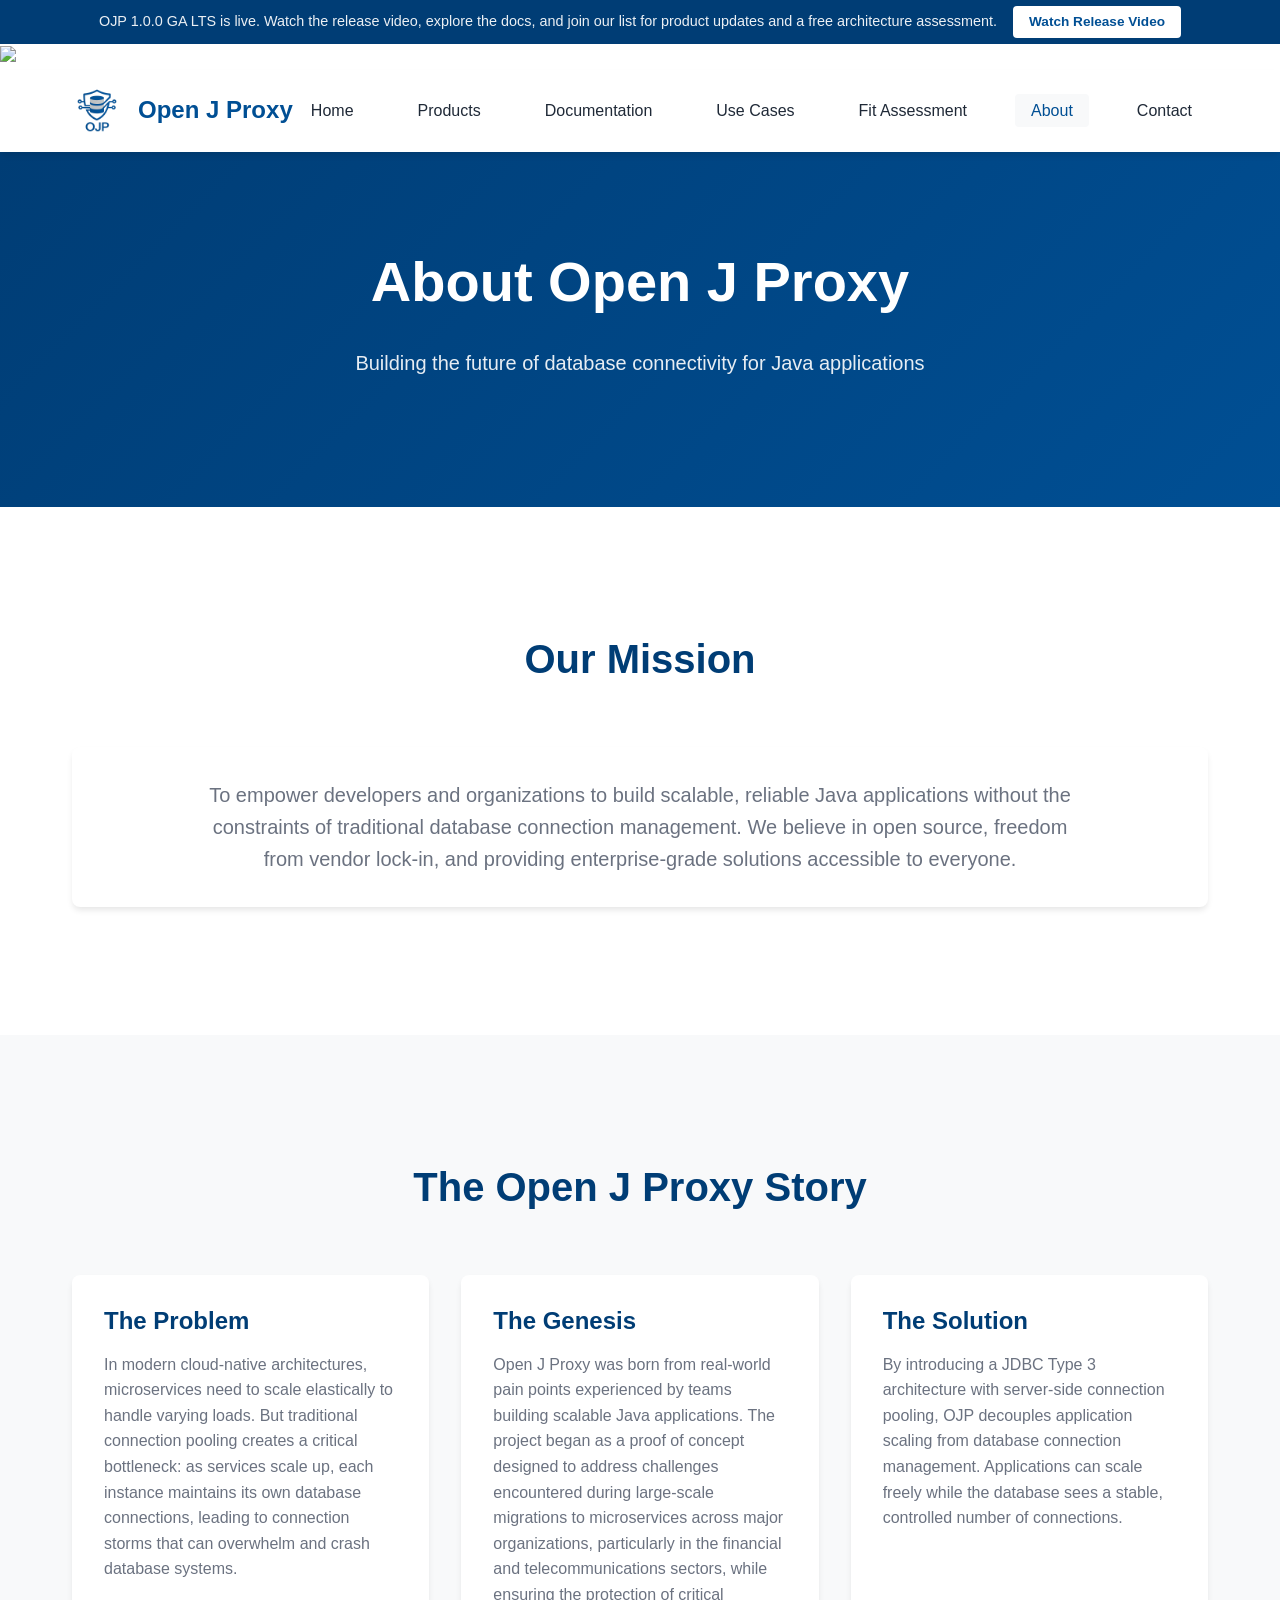
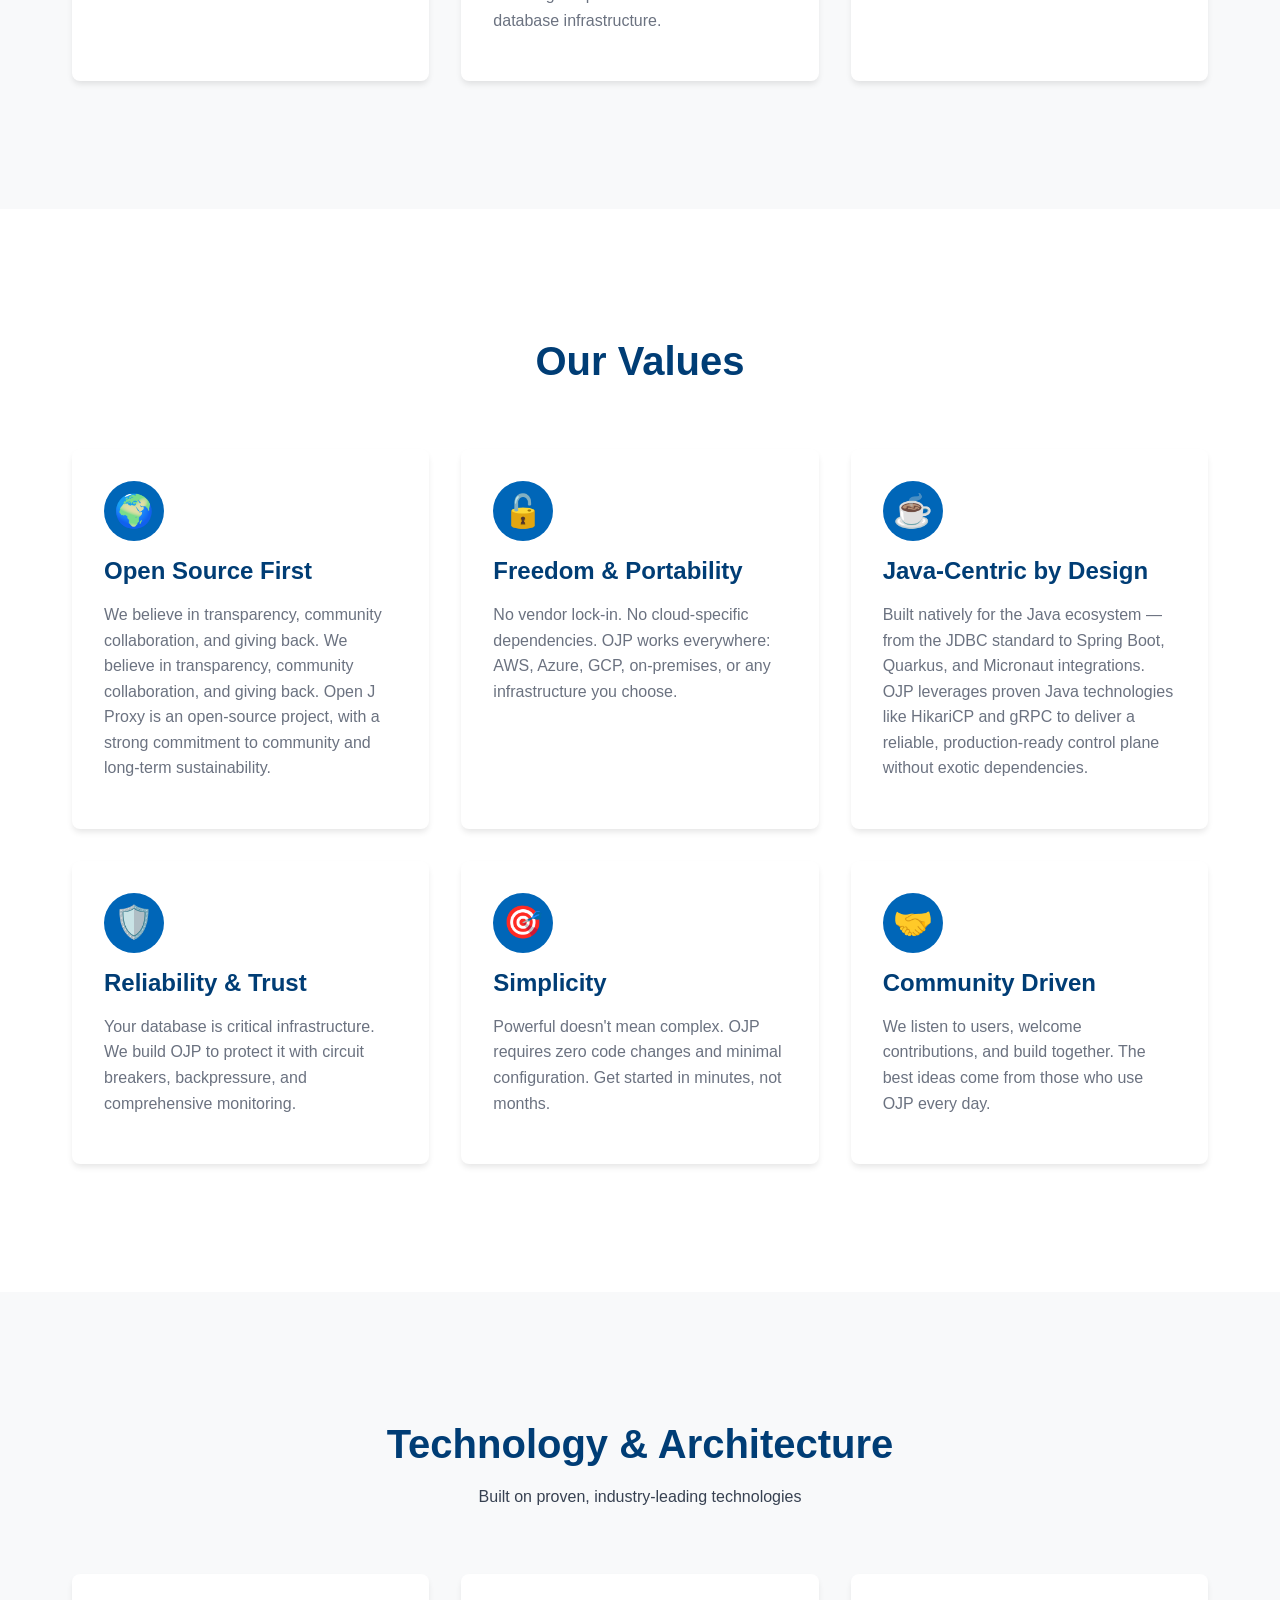
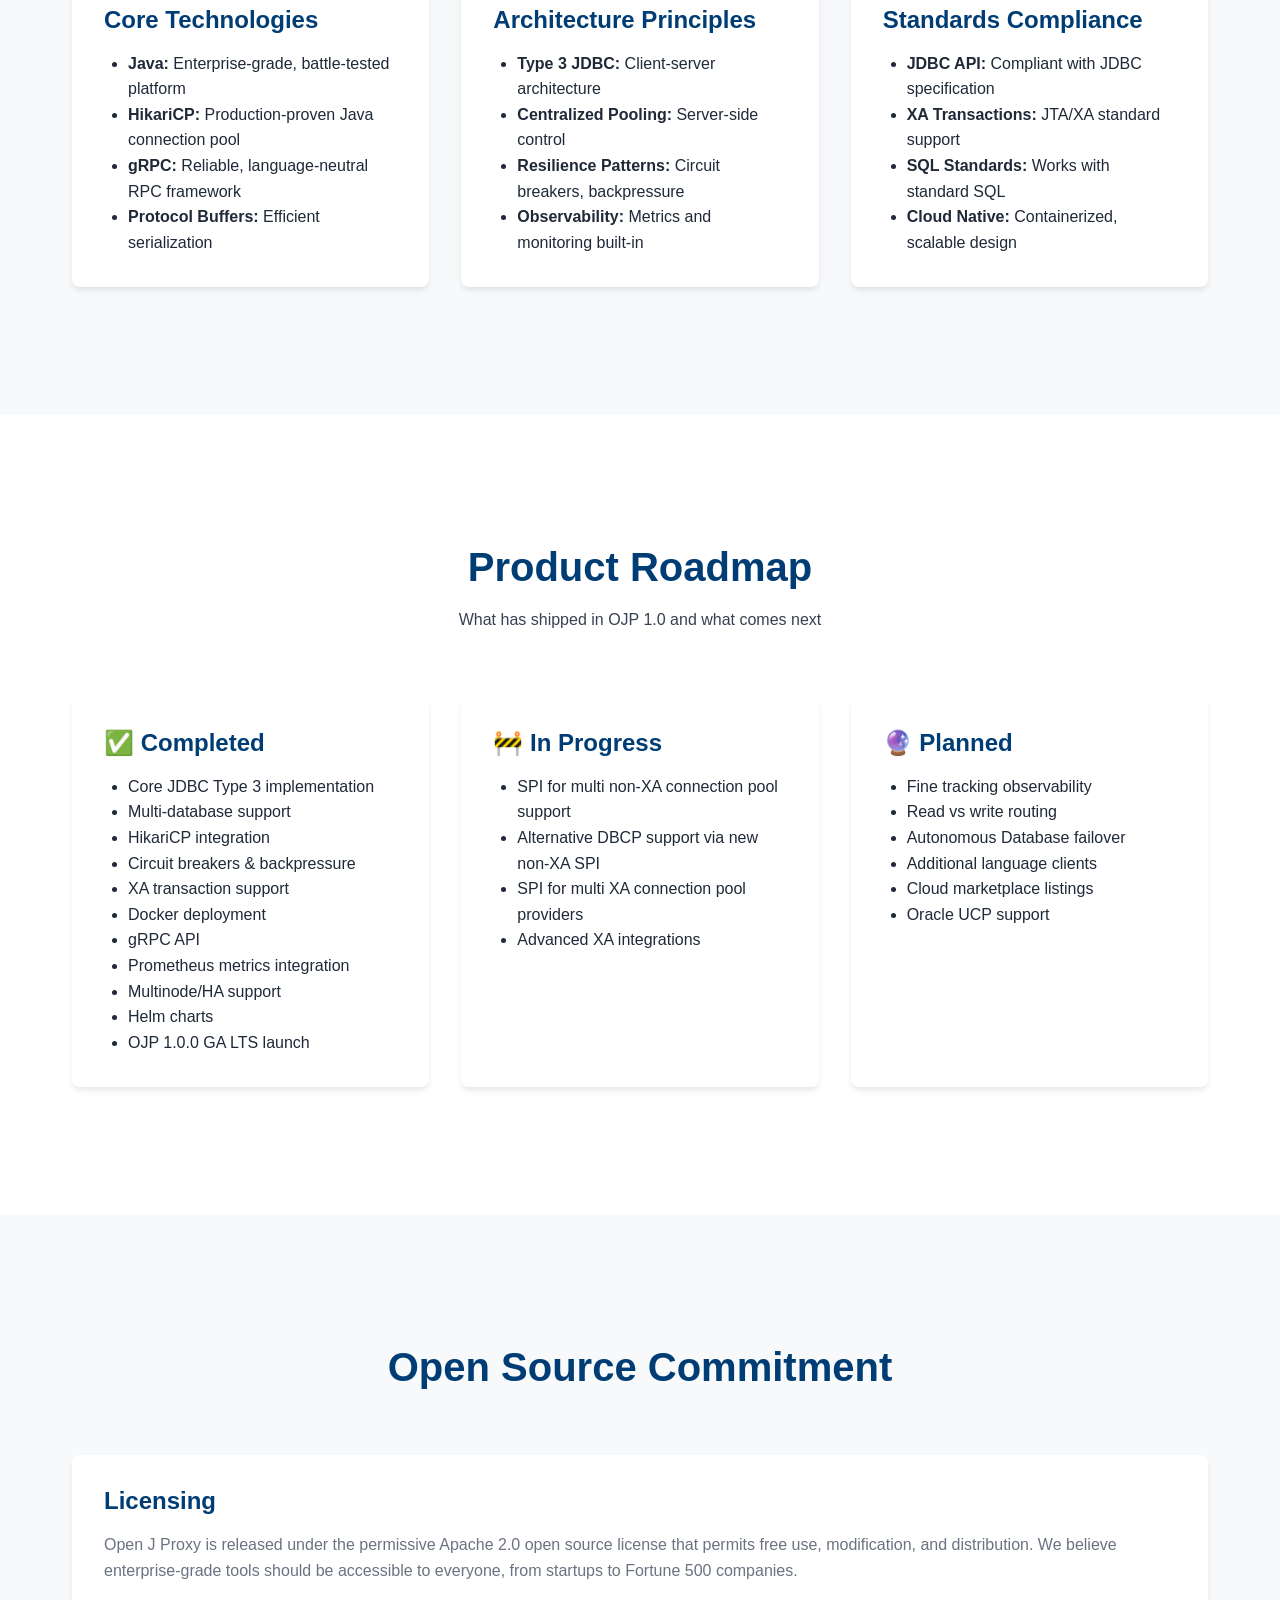
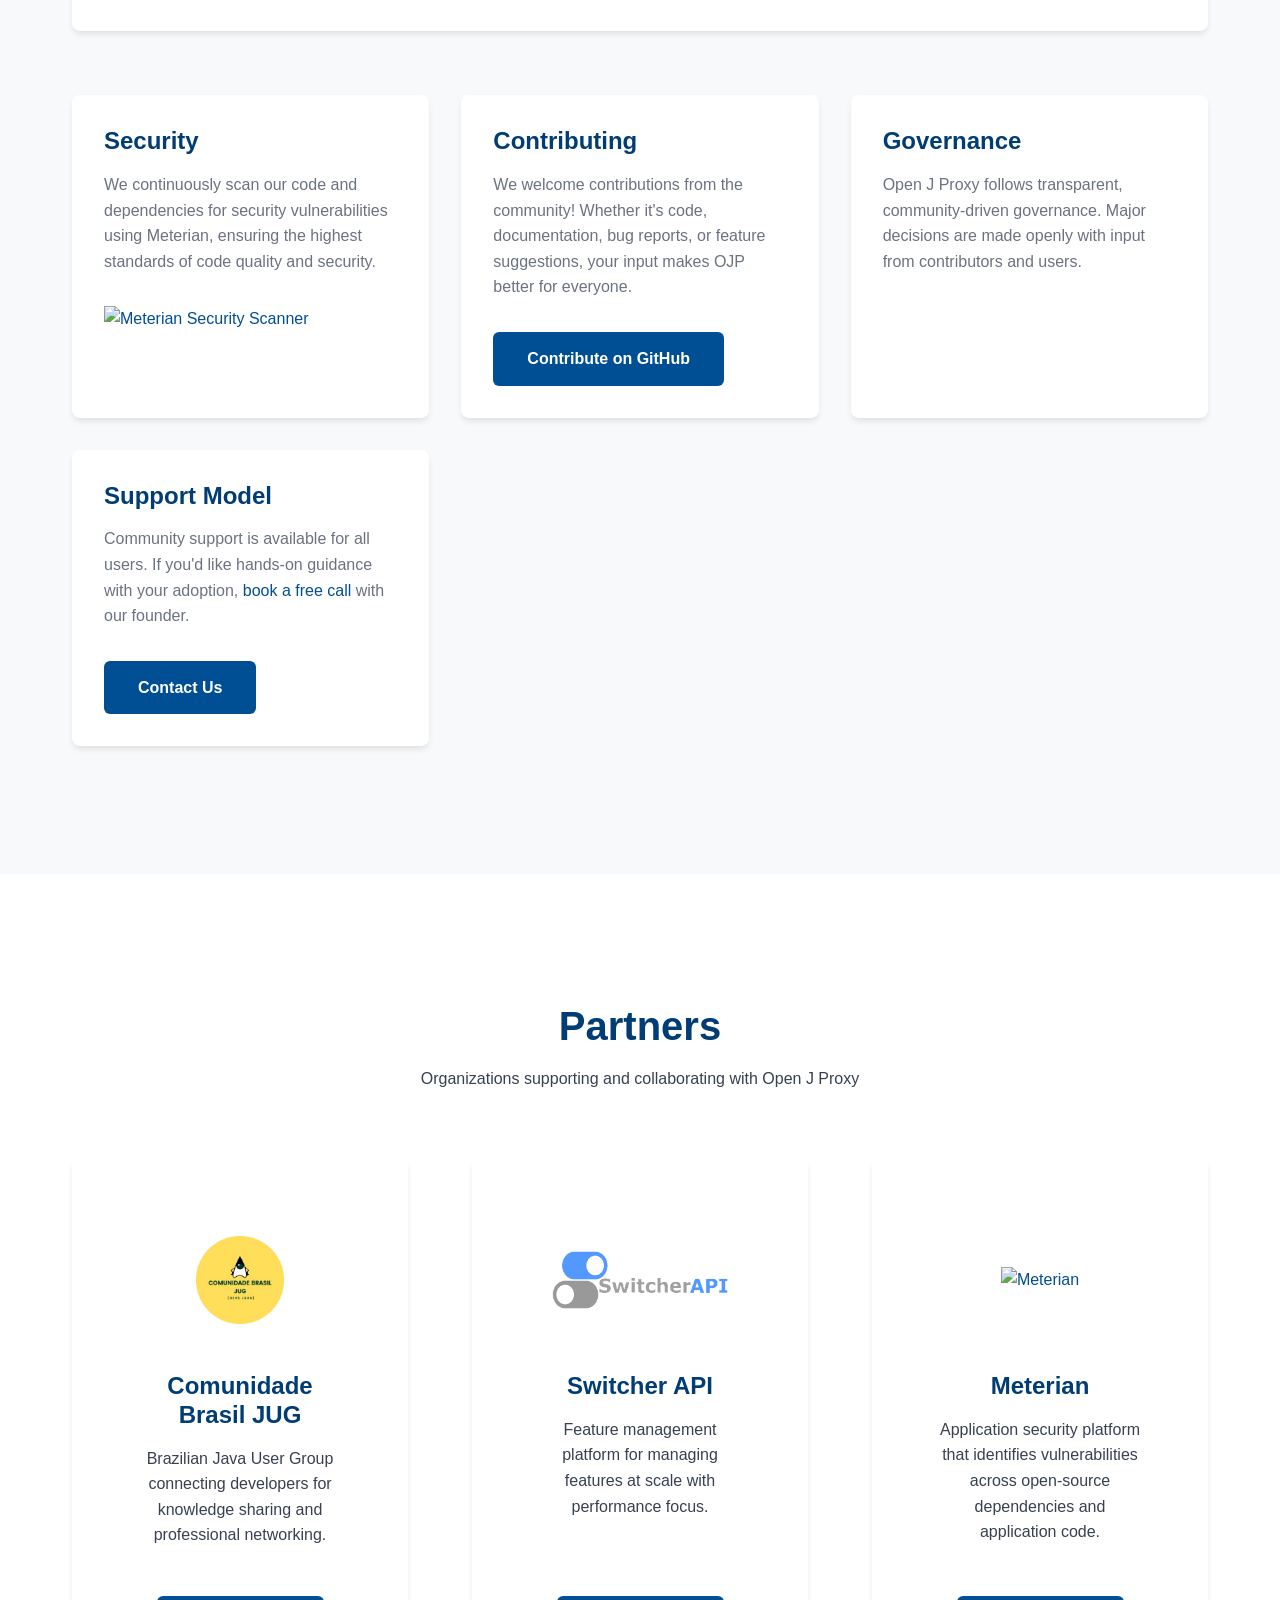
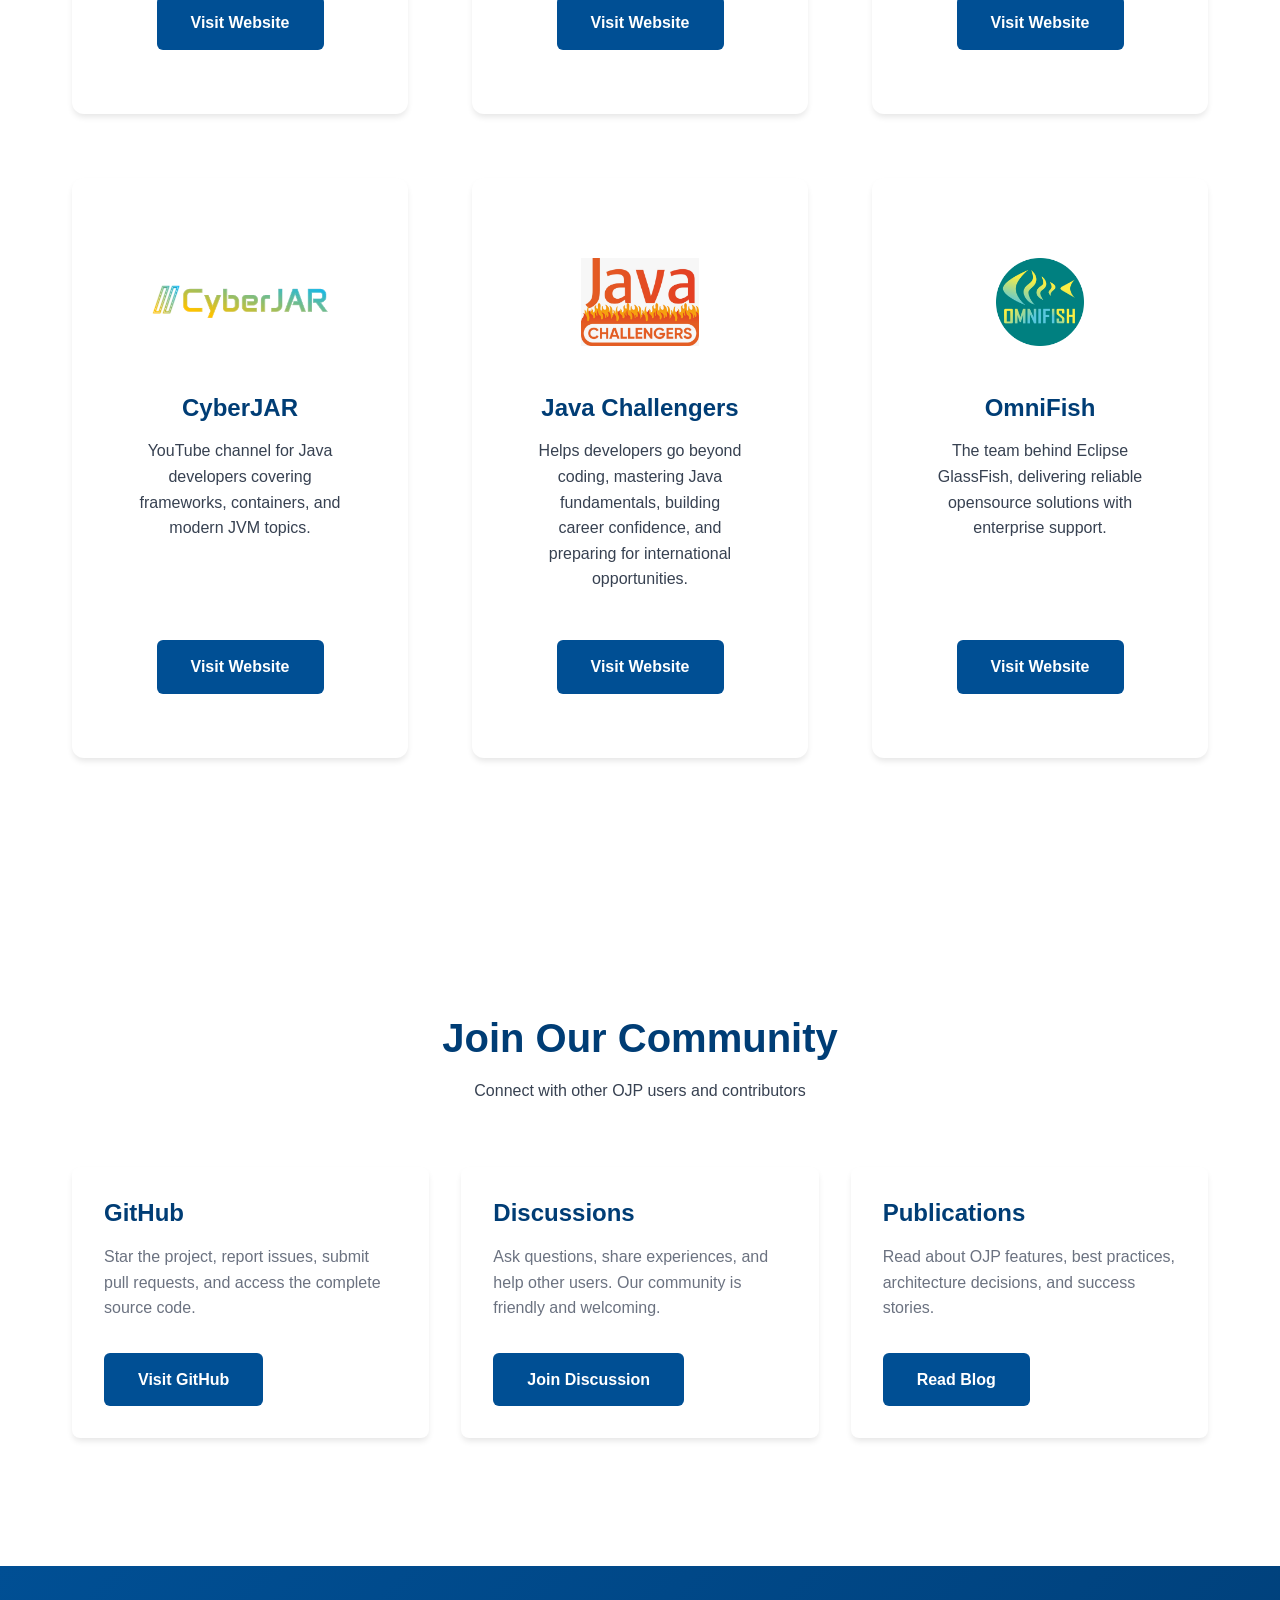
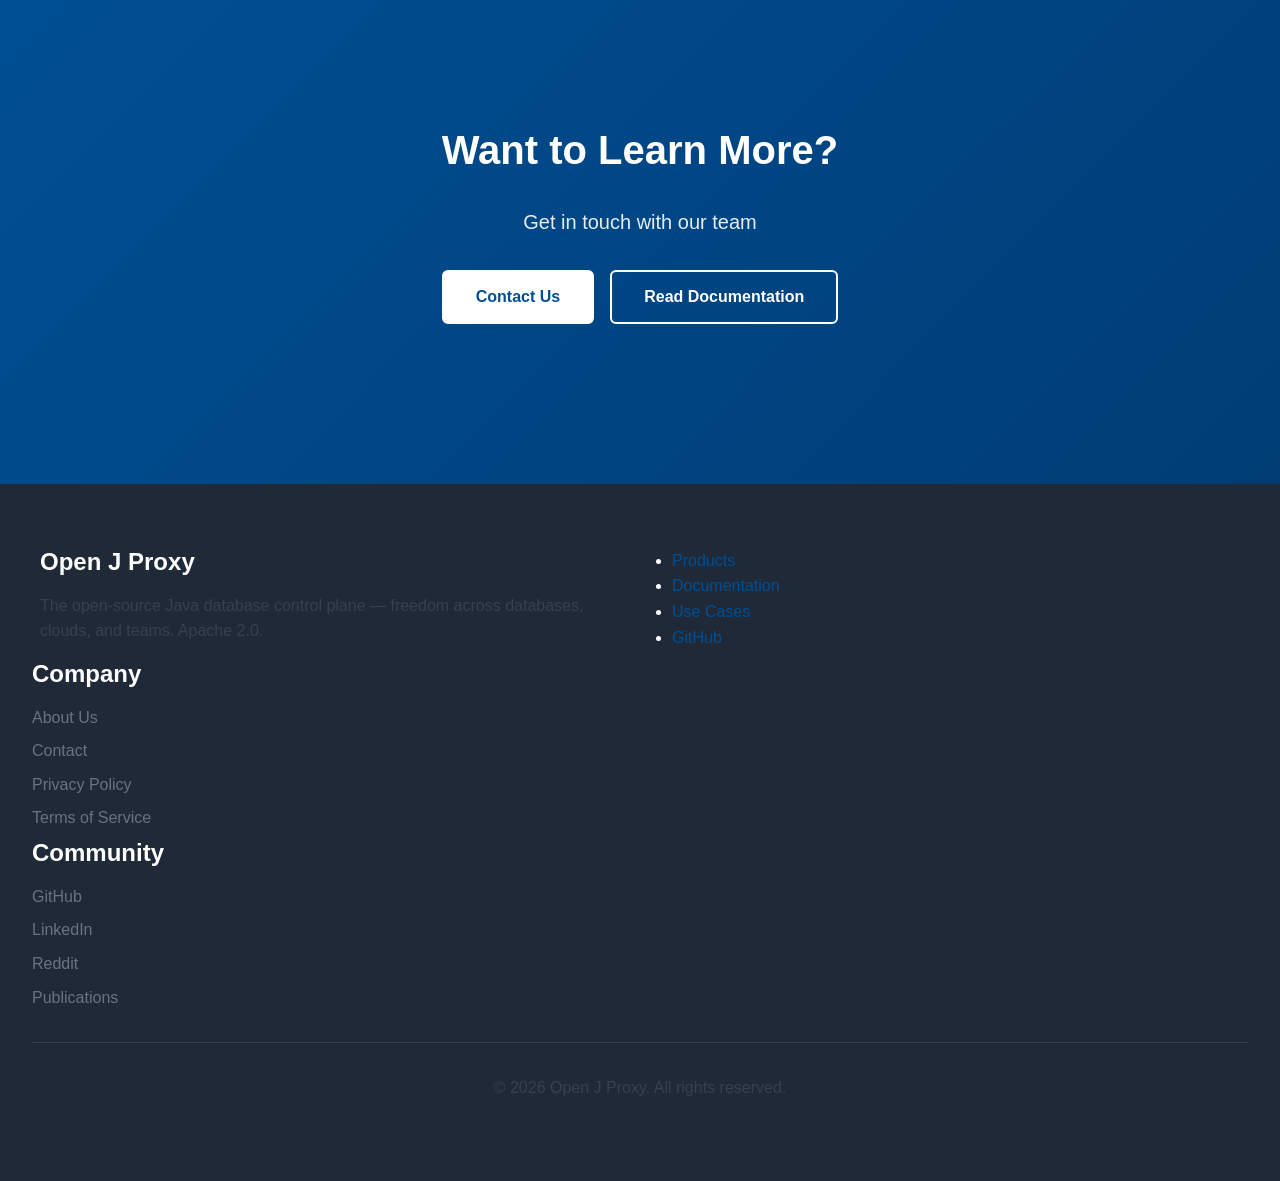
==== commit 19e32287: "Merge pull request #41 from Open-J-Proxy/copilot/update-website-open-j-proxy-1-0 Update website copy" ====
--- a/about.html
+++ b/about.html
@@ -18,8 +18,8 @@
 <body>
     <!-- Top Banner -->
     <div class="top-banner">
-        <p>OJP 1.0.0-RC1 is out for testing — GA LTS release on September 20th. Join the early adopters list for updates and a free architecture assessment.</p>
-        <a href="https://e3b21e9a.sibforms.com/serve/[base64]" class="btn-banner" target="_blank">Join Early Adopters</a>
+        <p>OJP 1.0.0 GA LTS is live. Watch the release video, explore the docs, and join our list for product updates and a free architecture assessment.</p>
+        <a href="redirect-ojp-lounch.html" class="btn-banner">Watch Release Video</a>
     </div>
 
     <img referrerpolicy="no-referrer-when-downgrade" src="https://static.scarf.sh/a.png?x-pxid=6d61575b-5821-44d1-9ec8-ab3db9537637" />
@@ -185,7 +185,7 @@
         <div class="container">
             <div class="section-title">
                 <h2>Product Roadmap</h2>
-                <p>What's coming next for Open J Proxy</p>
+                <p>What has shipped in OJP 1.0 and what comes next</p>
             </div>
             
             <div class="features-grid">
@@ -202,6 +202,7 @@
                         <li>Prometheus metrics integration</li>
                         <li>Multinode/HA support</li>
                         <li>Helm charts</li>
+                        <li>OJP 1.0.0 GA LTS launch</li>
                     </ul>
                 </div>
                 <div class="feature-card">
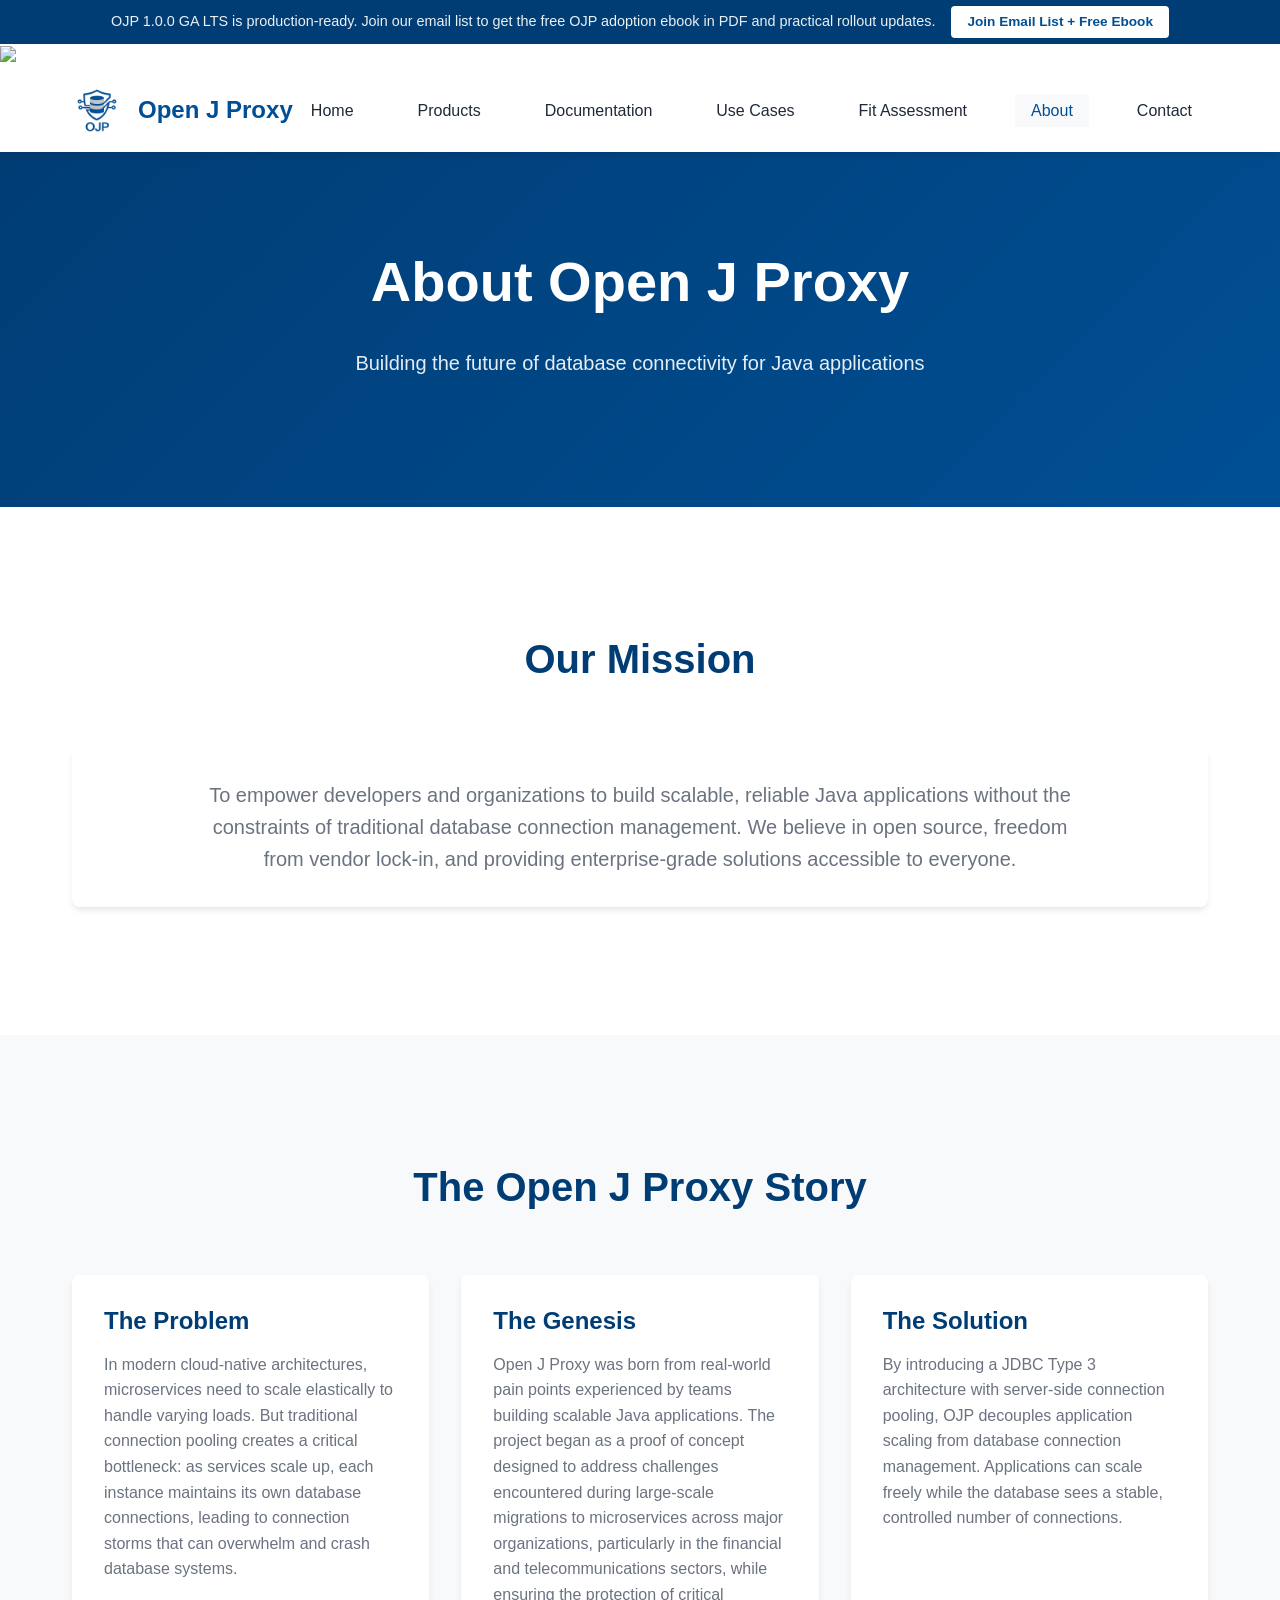
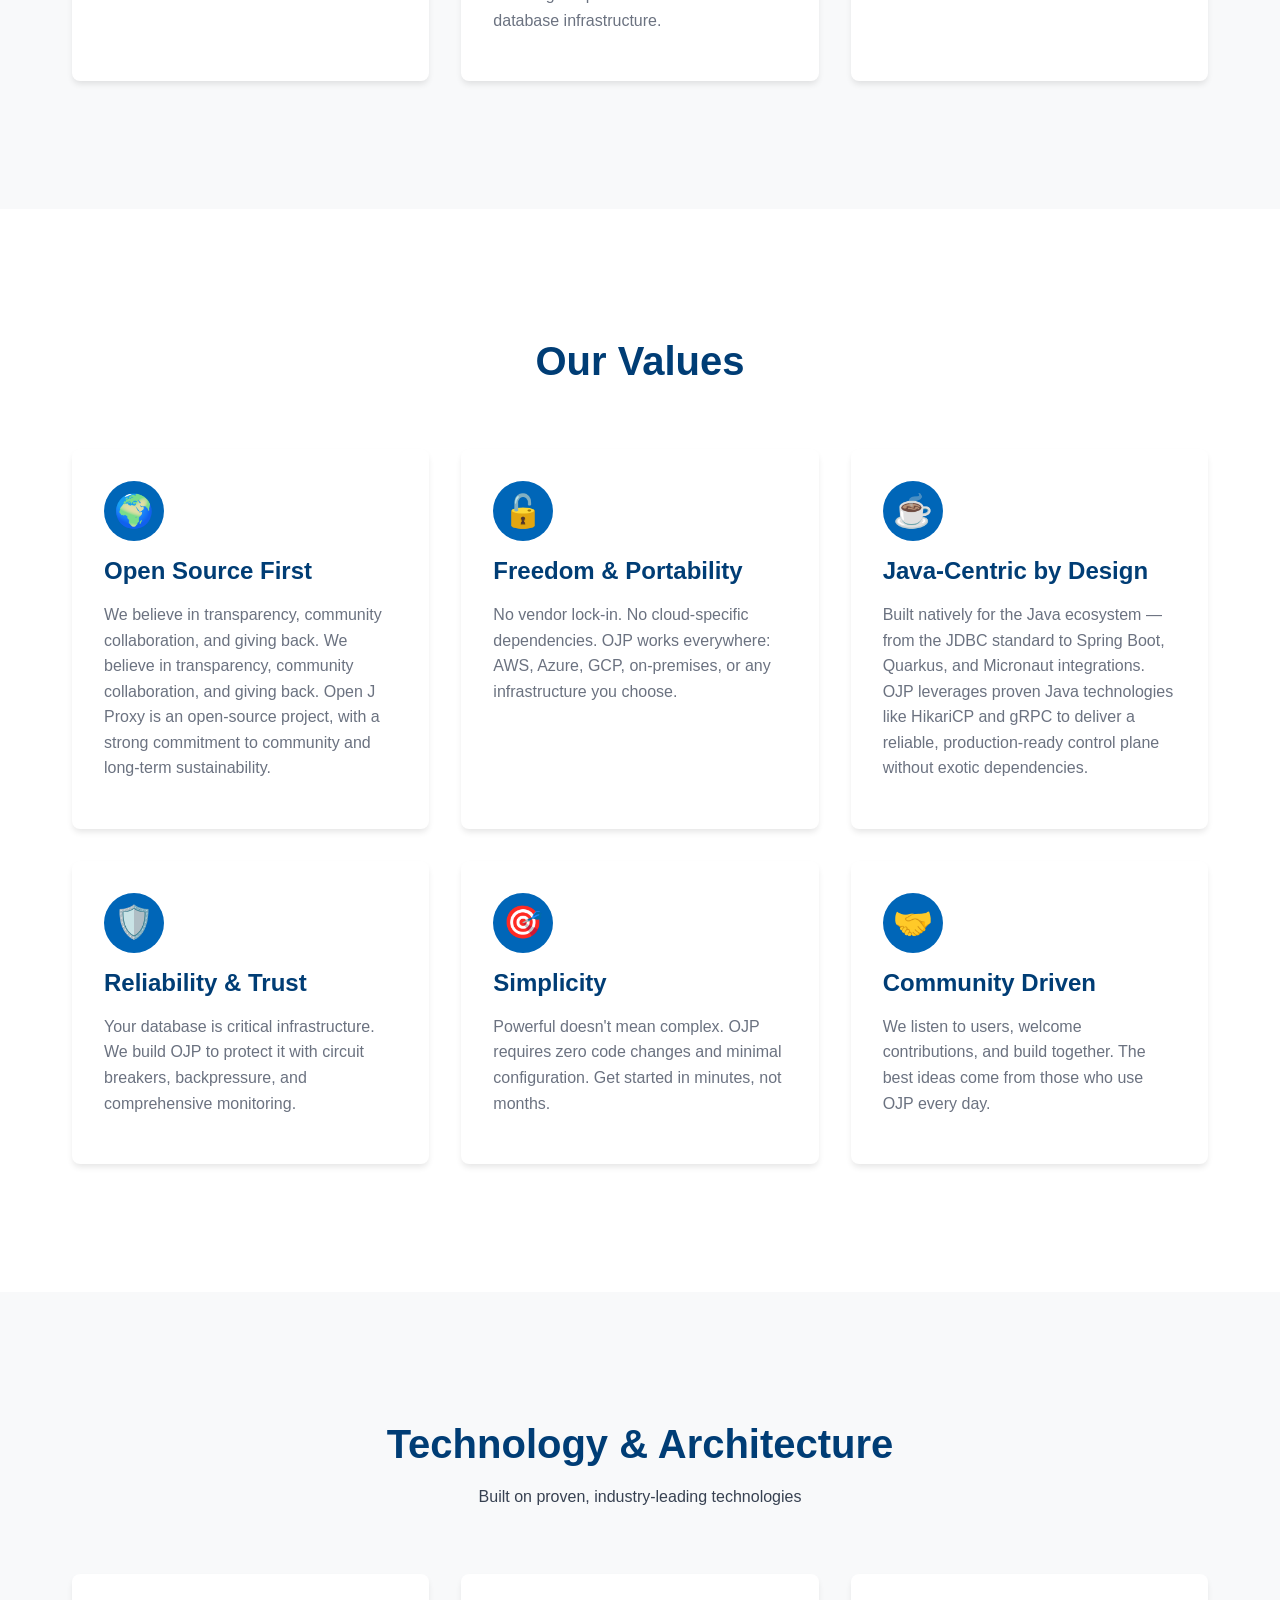
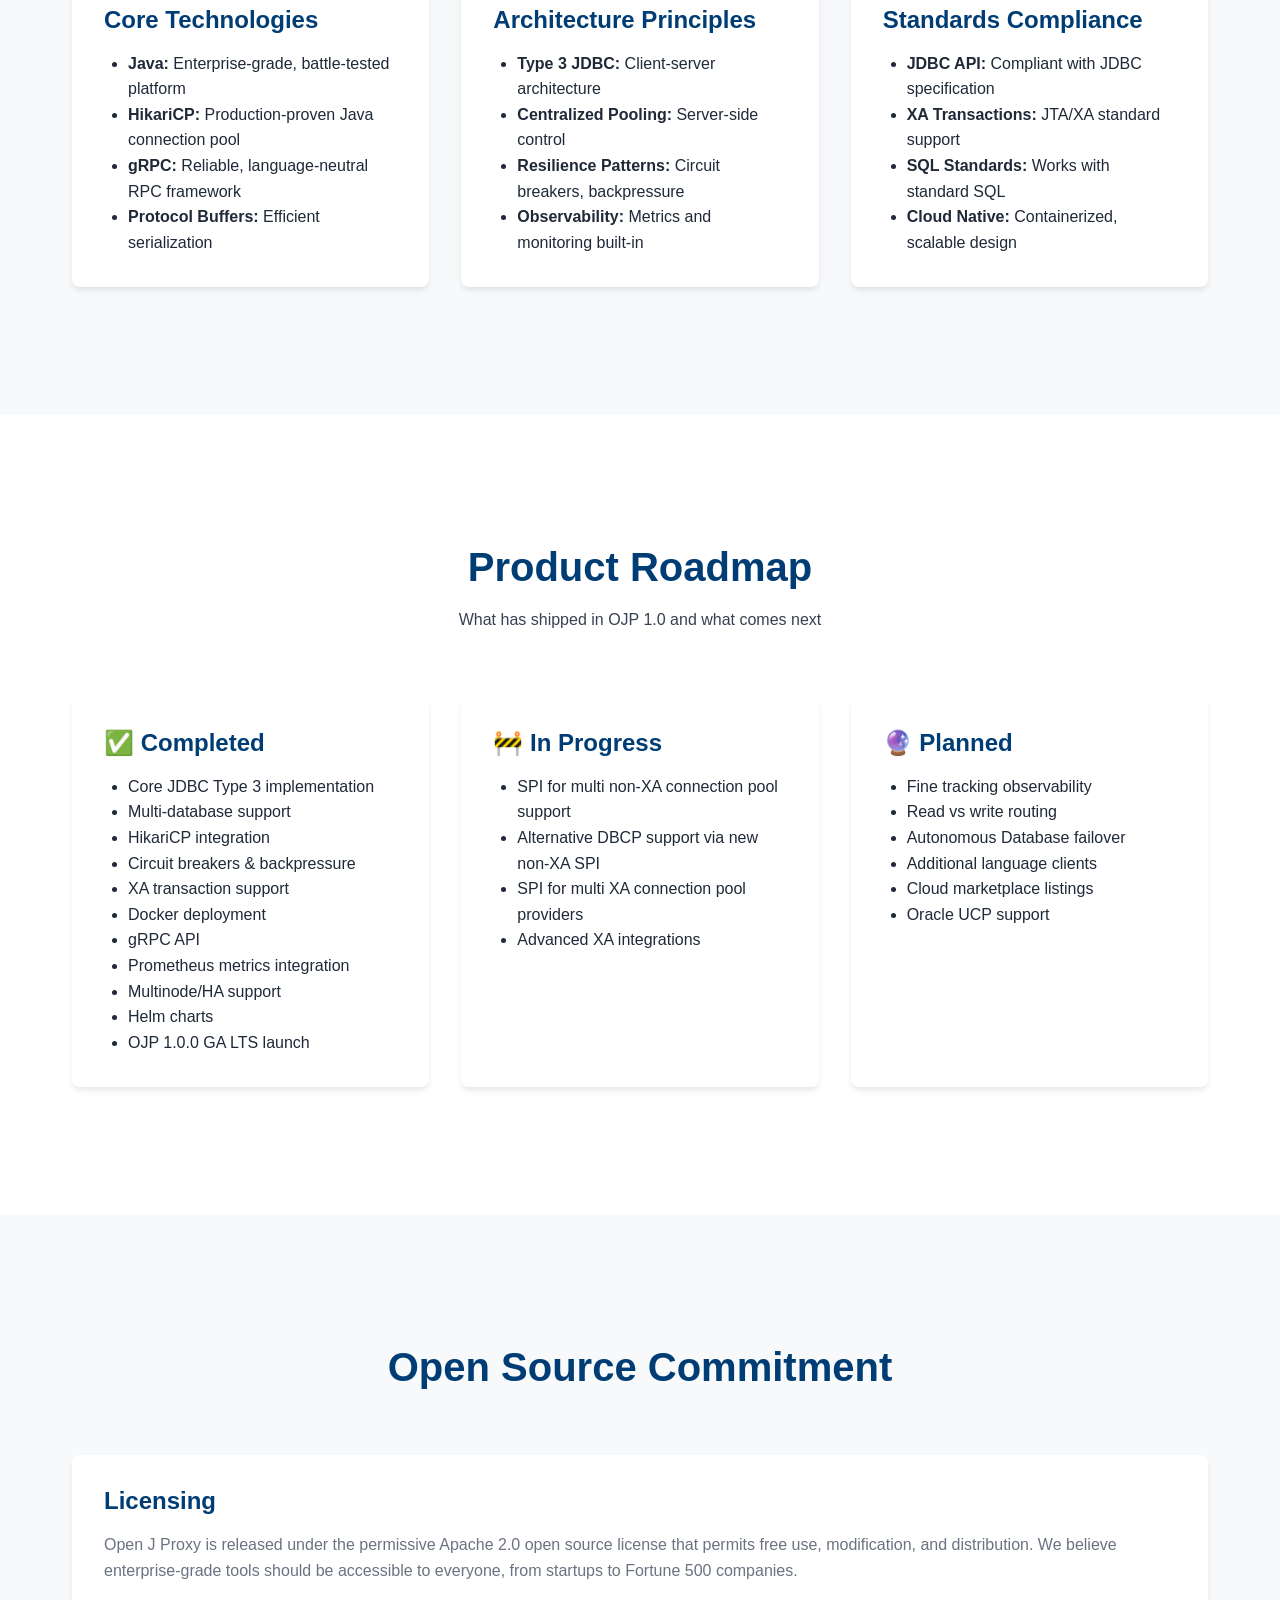
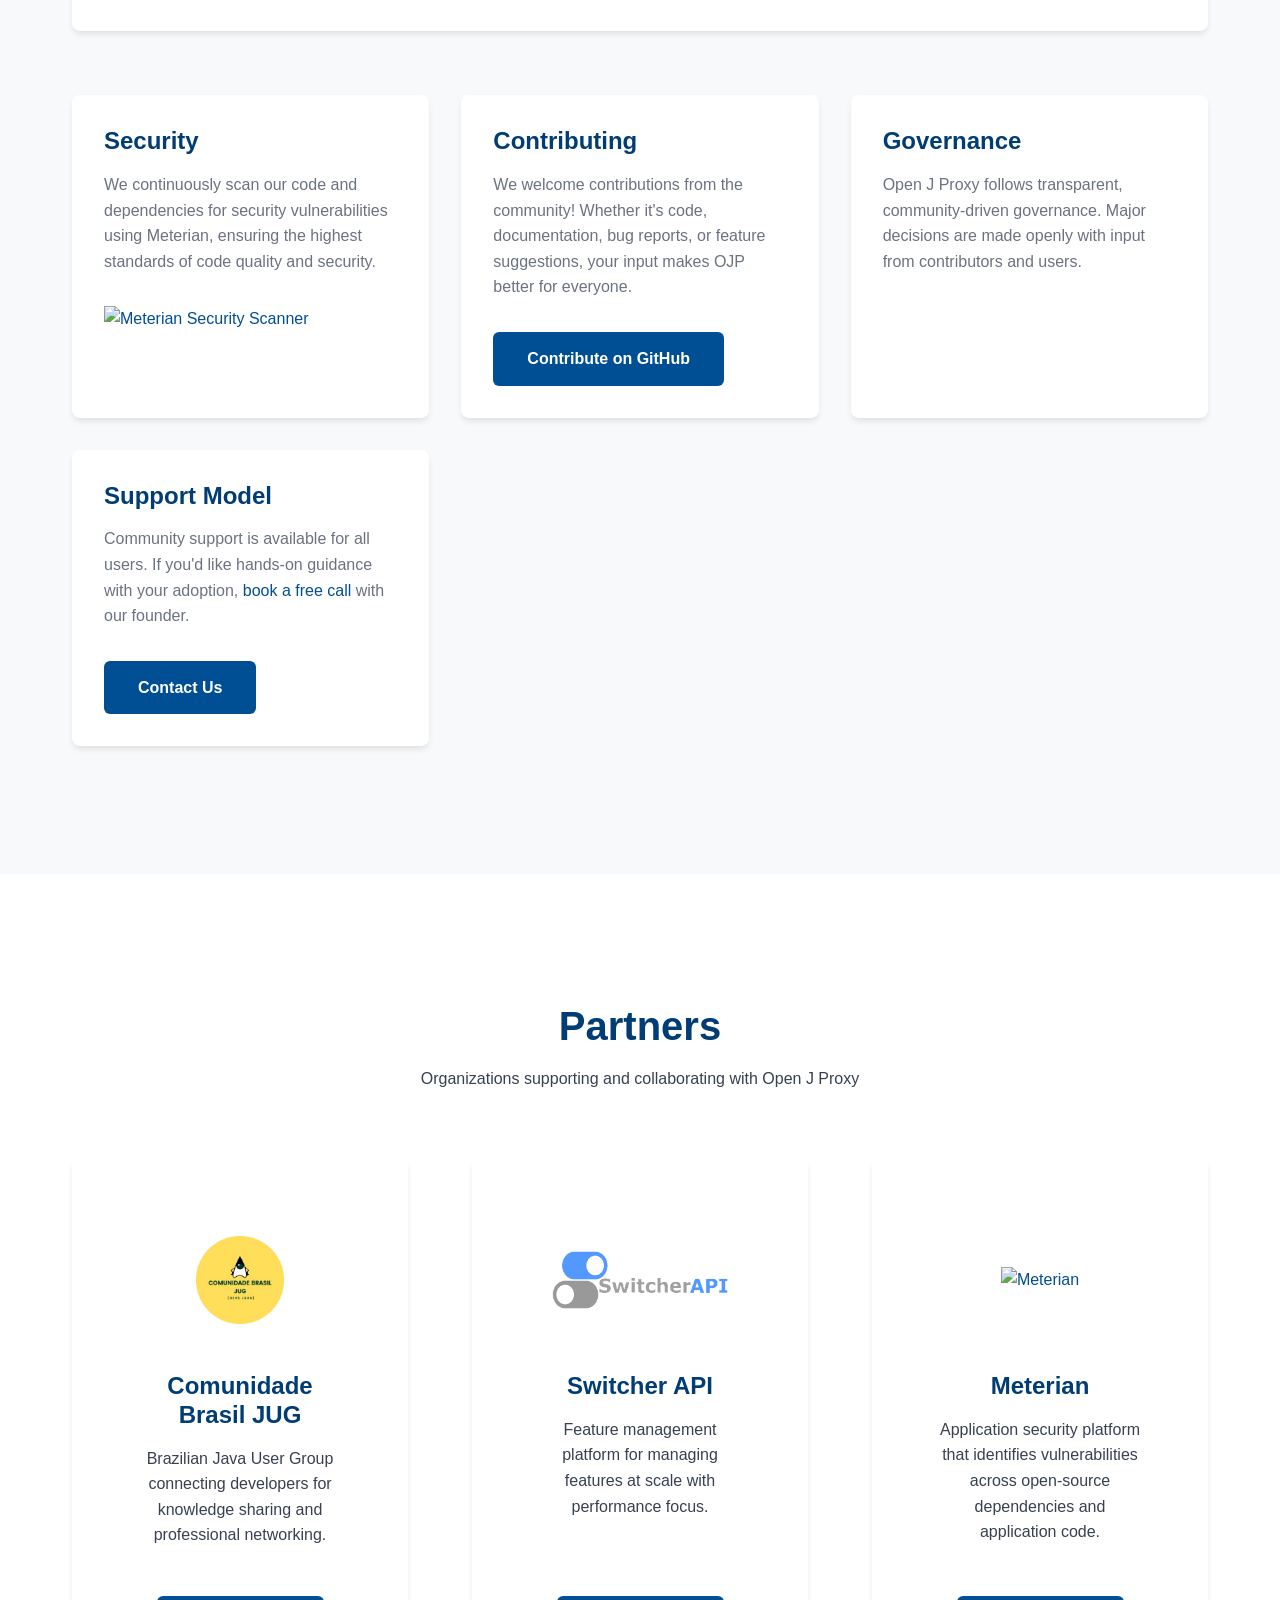
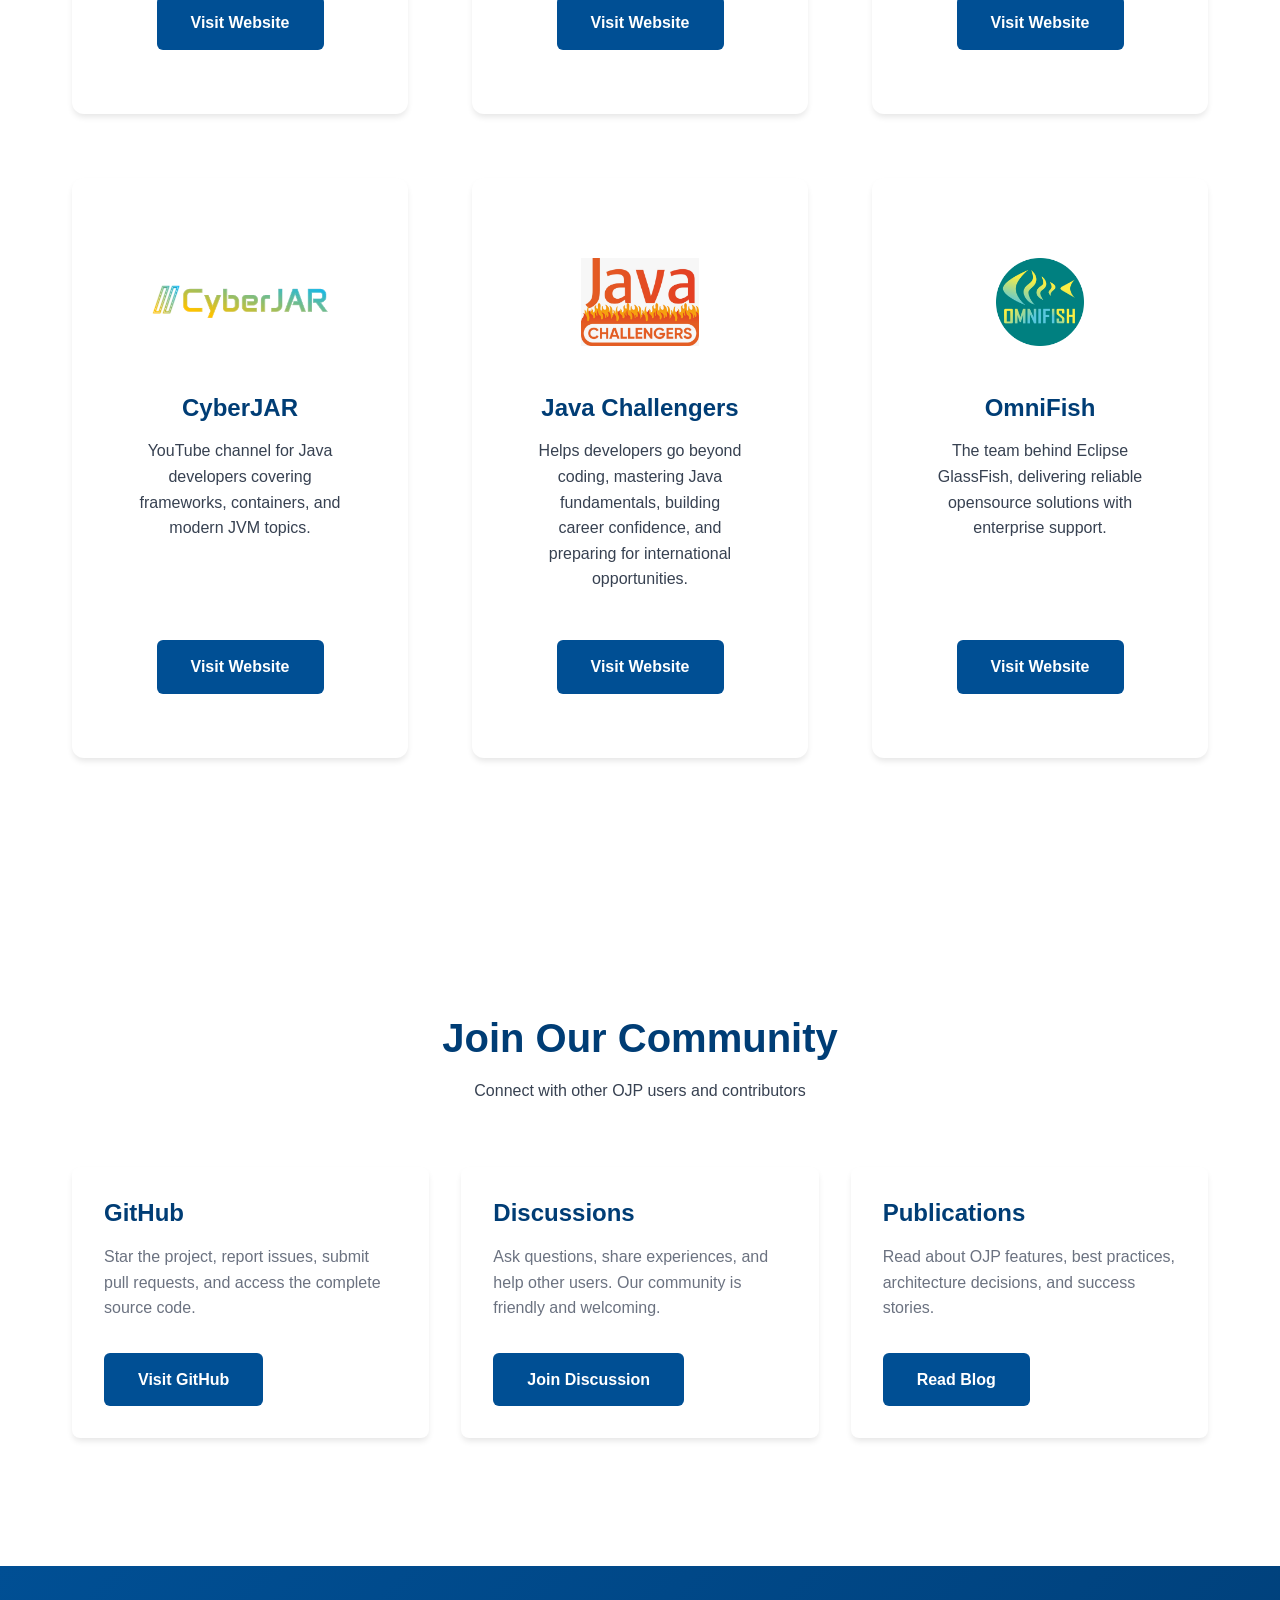
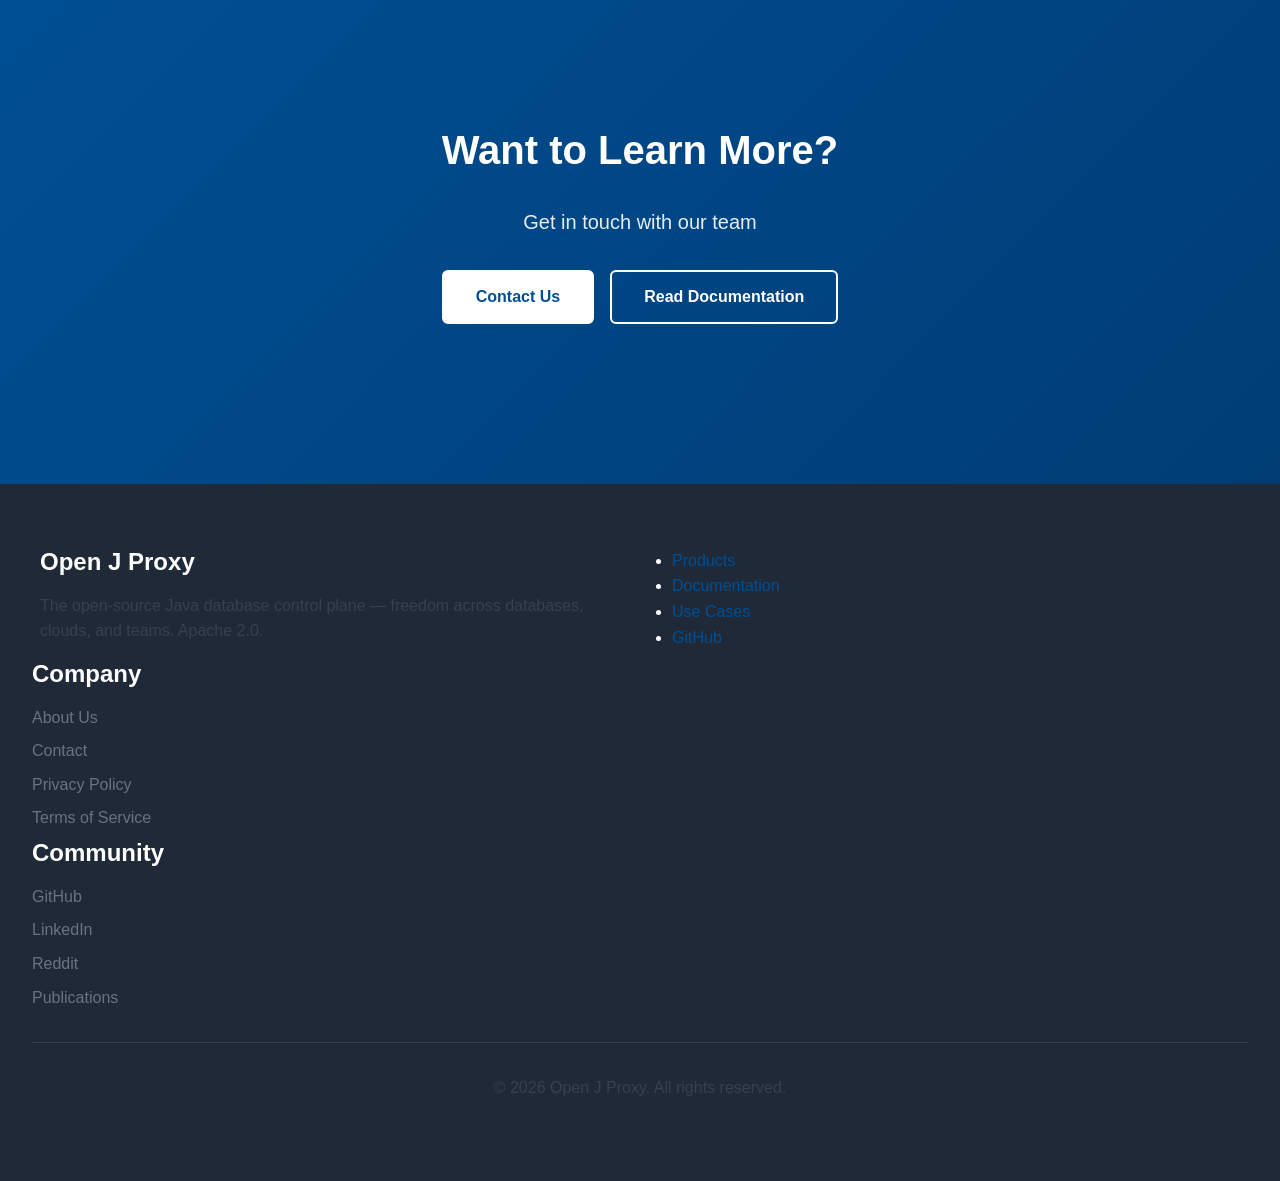
==== commit 14d62d9d: "Refocus website messaging on adoption and free ebook signup Co-authored-by: rrobetti <7221783+rrobet" ====
--- a/about.html
+++ b/about.html
@@ -18,8 +18,8 @@
 <body>
     <!-- Top Banner -->
     <div class="top-banner">
-        <p>OJP 1.0.0 GA LTS is live. Watch the release video, explore the docs, and join our list for product updates and a free architecture assessment.</p>
-        <a href="redirect-ojp-lounch.html" class="btn-banner">Watch Release Video</a>
+        <p>OJP 1.0.0 GA LTS is production-ready. Join our email list to get the free OJP adoption ebook in PDF and practical rollout updates.</p>
+        <a href="https://e3b21e9a.sibforms.com/serve/[base64]" class="btn-banner" target="_blank">Join Email List + Free Ebook</a>
     </div>
 
     <img referrerpolicy="no-referrer-when-downgrade" src="https://static.scarf.sh/a.png?x-pxid=6d61575b-5821-44d1-9ec8-ab3db9537637" />
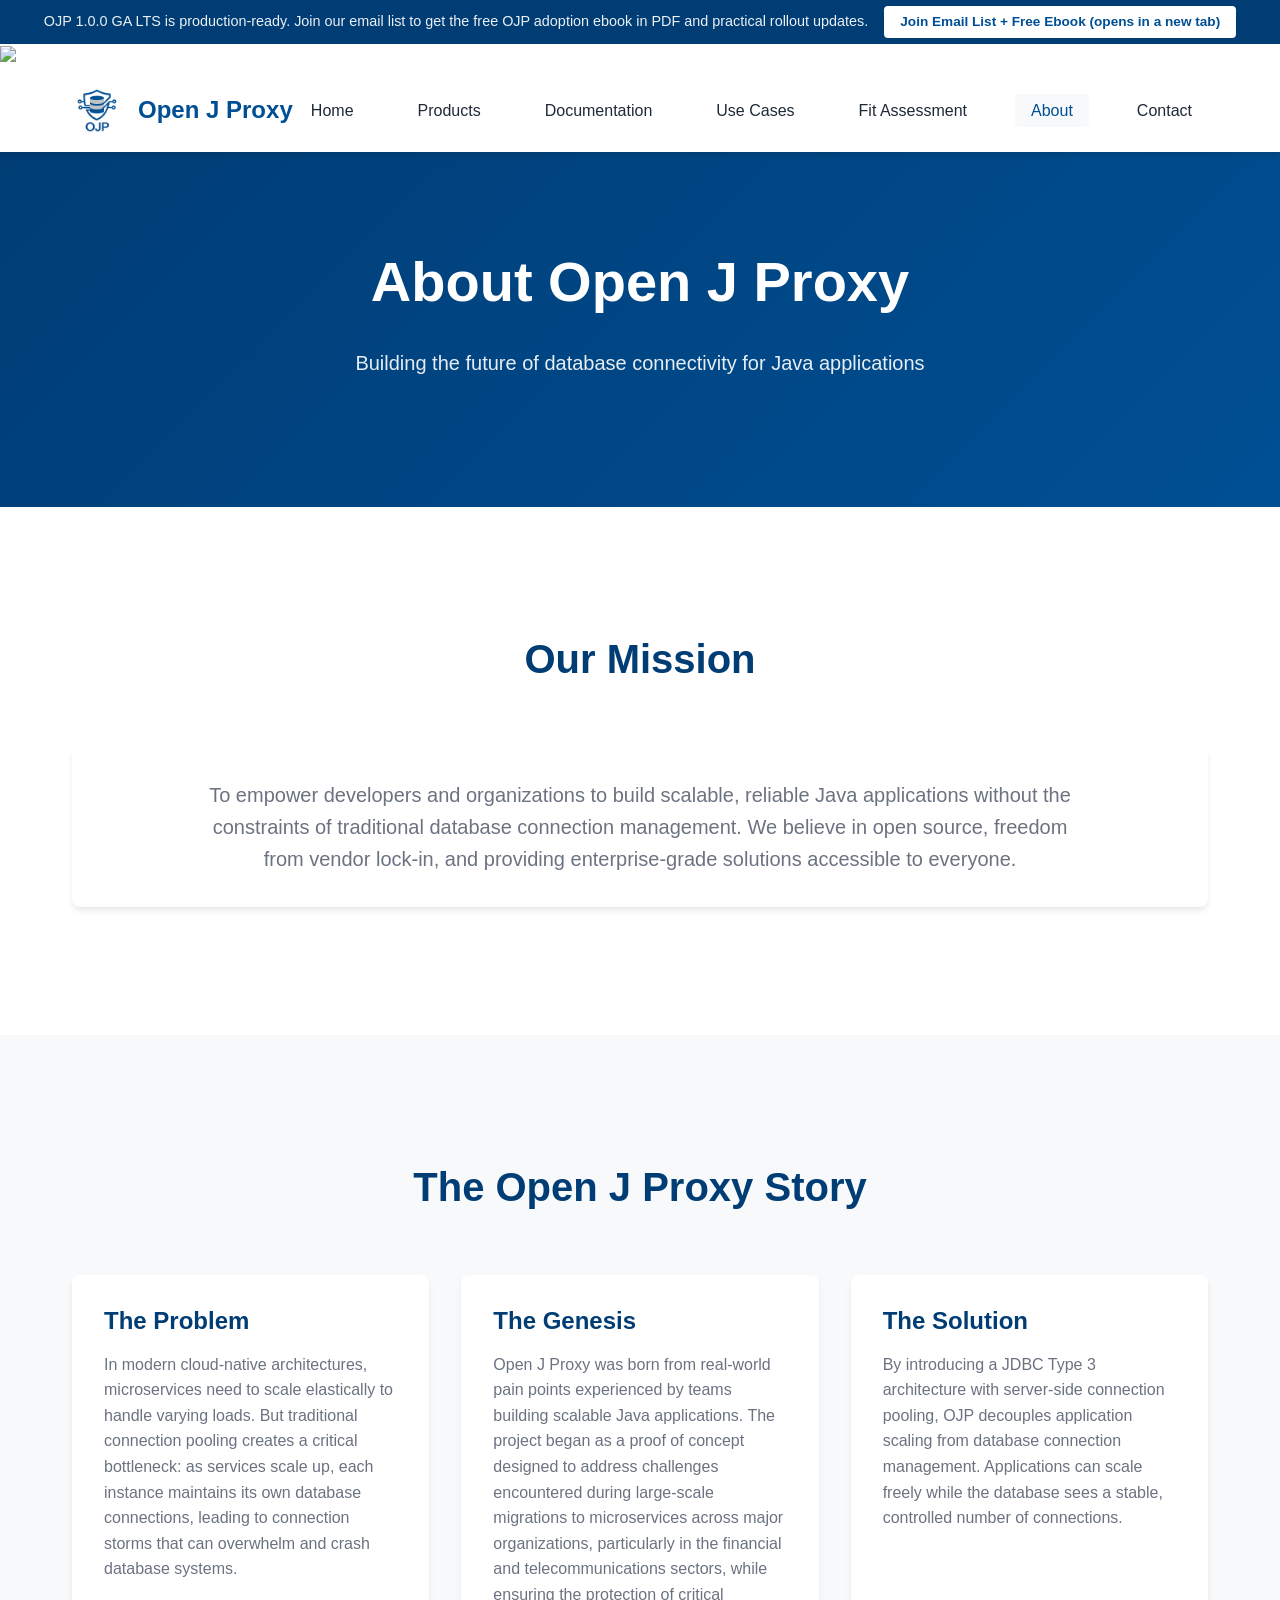
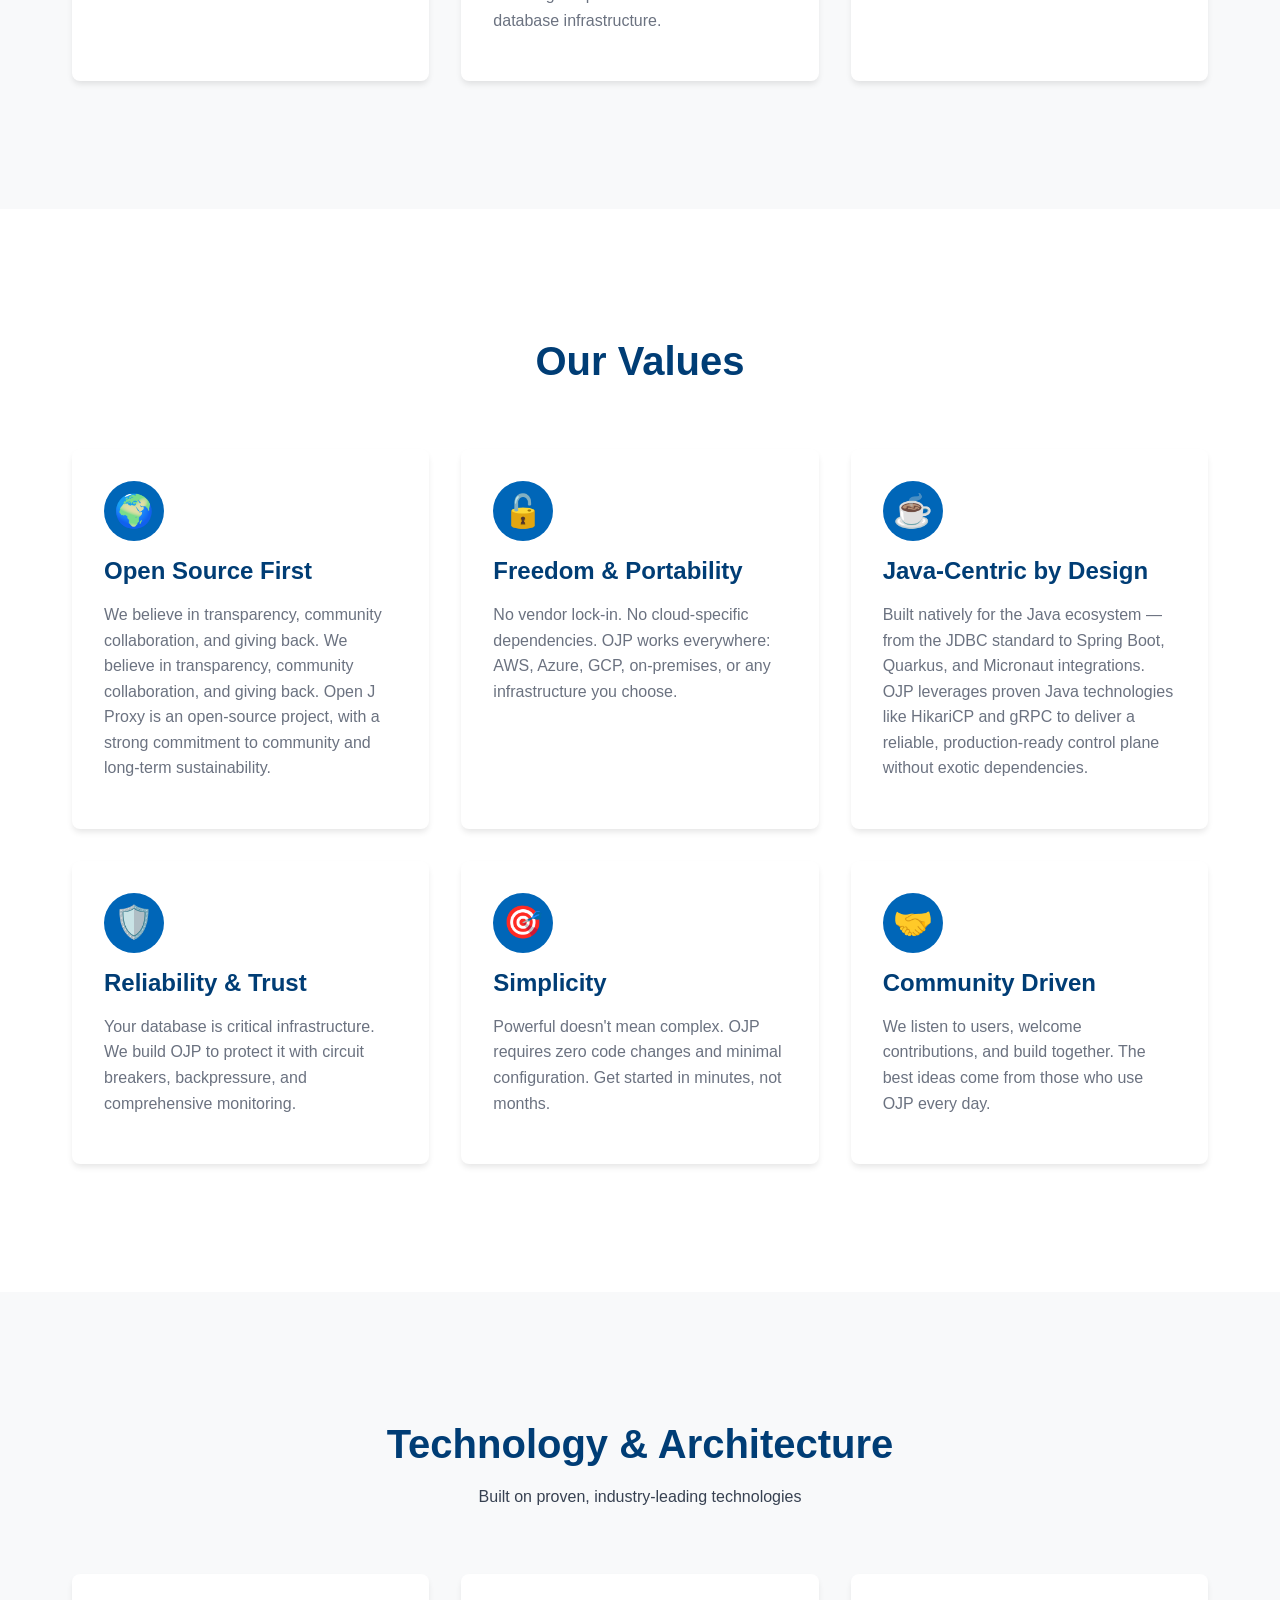
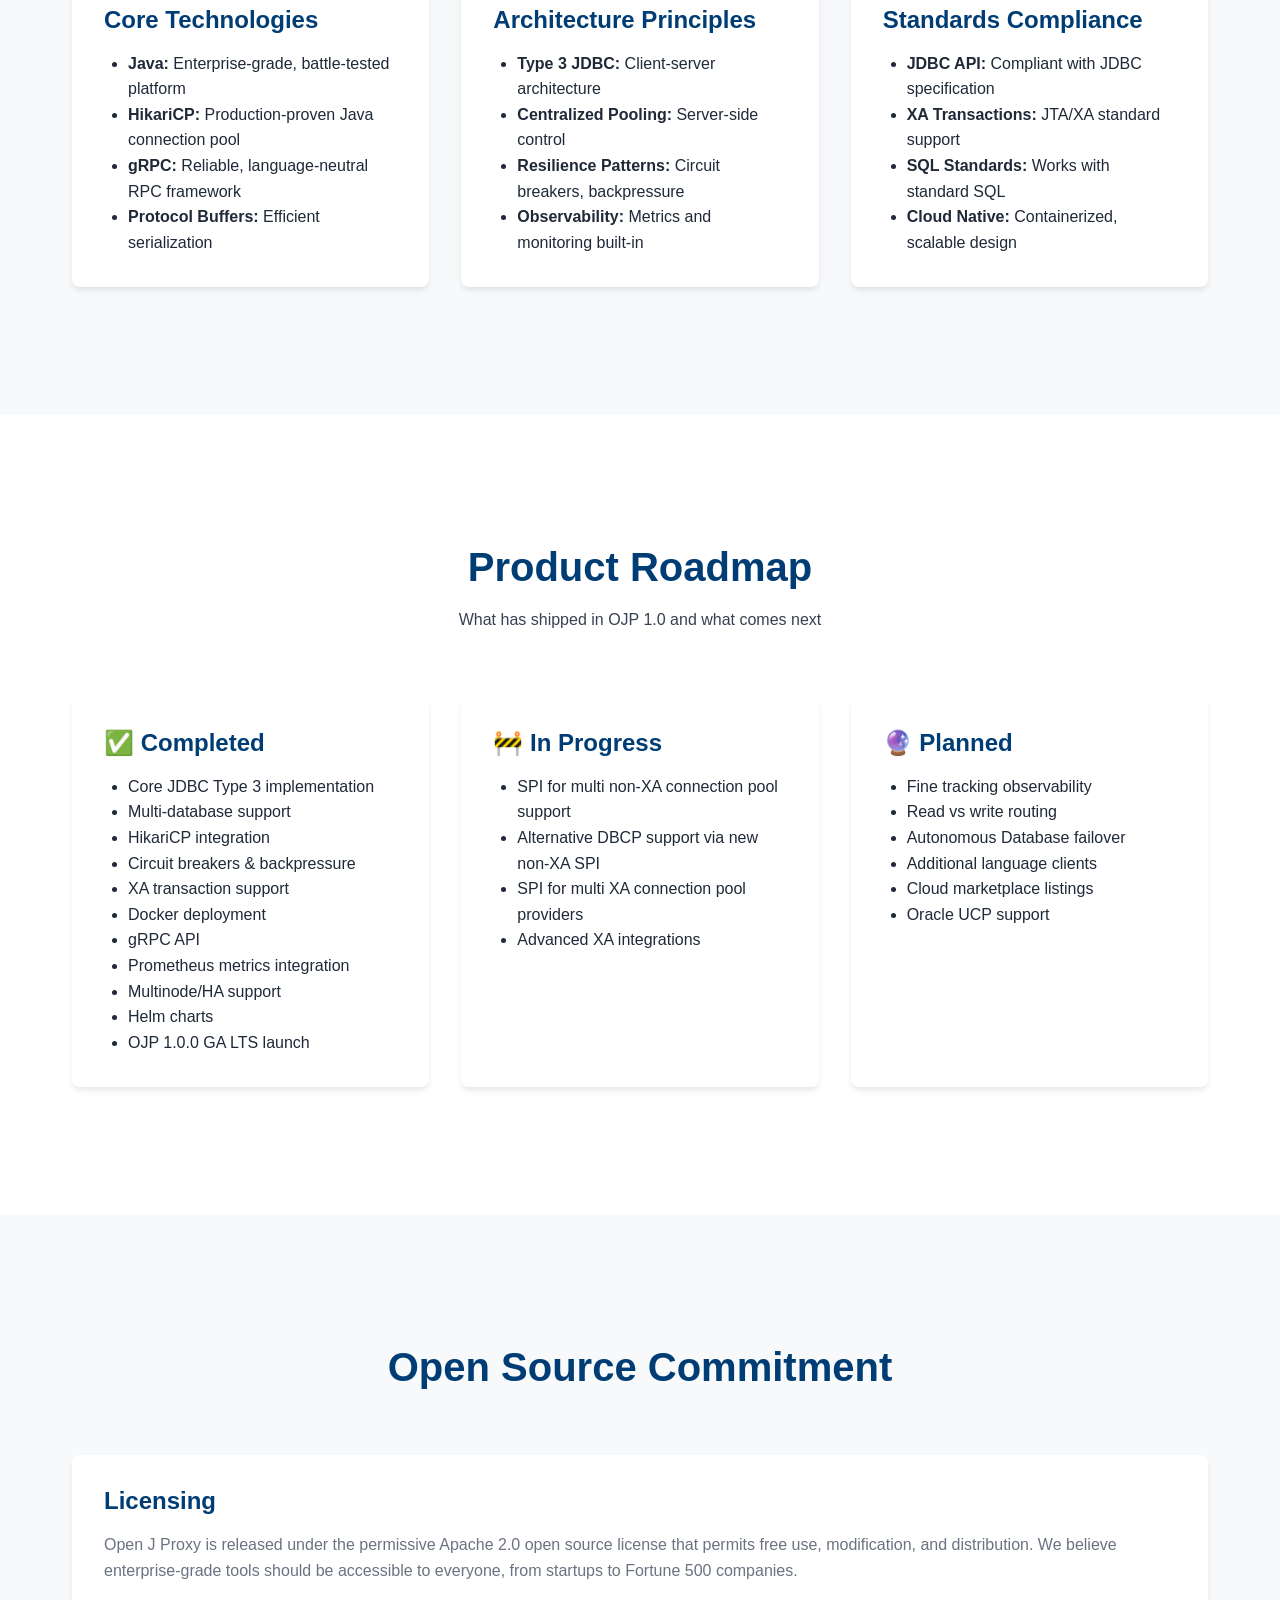
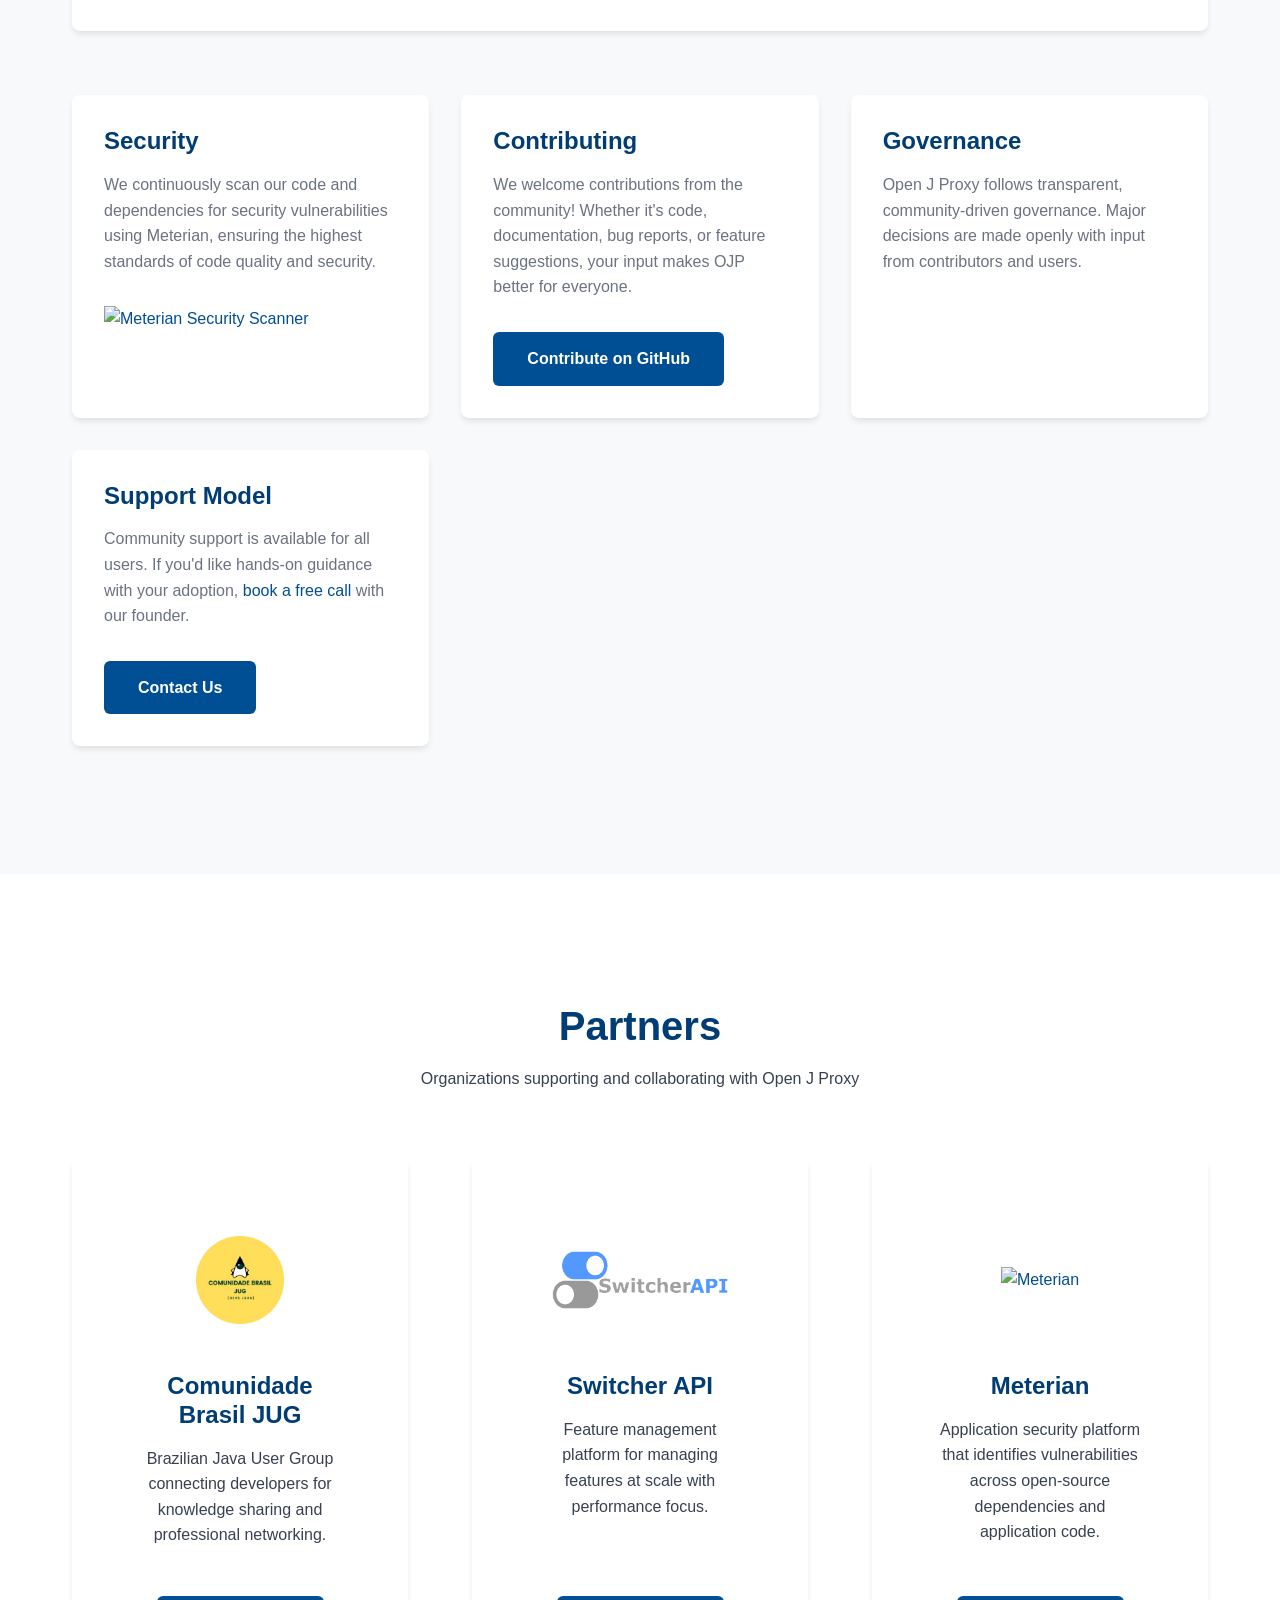
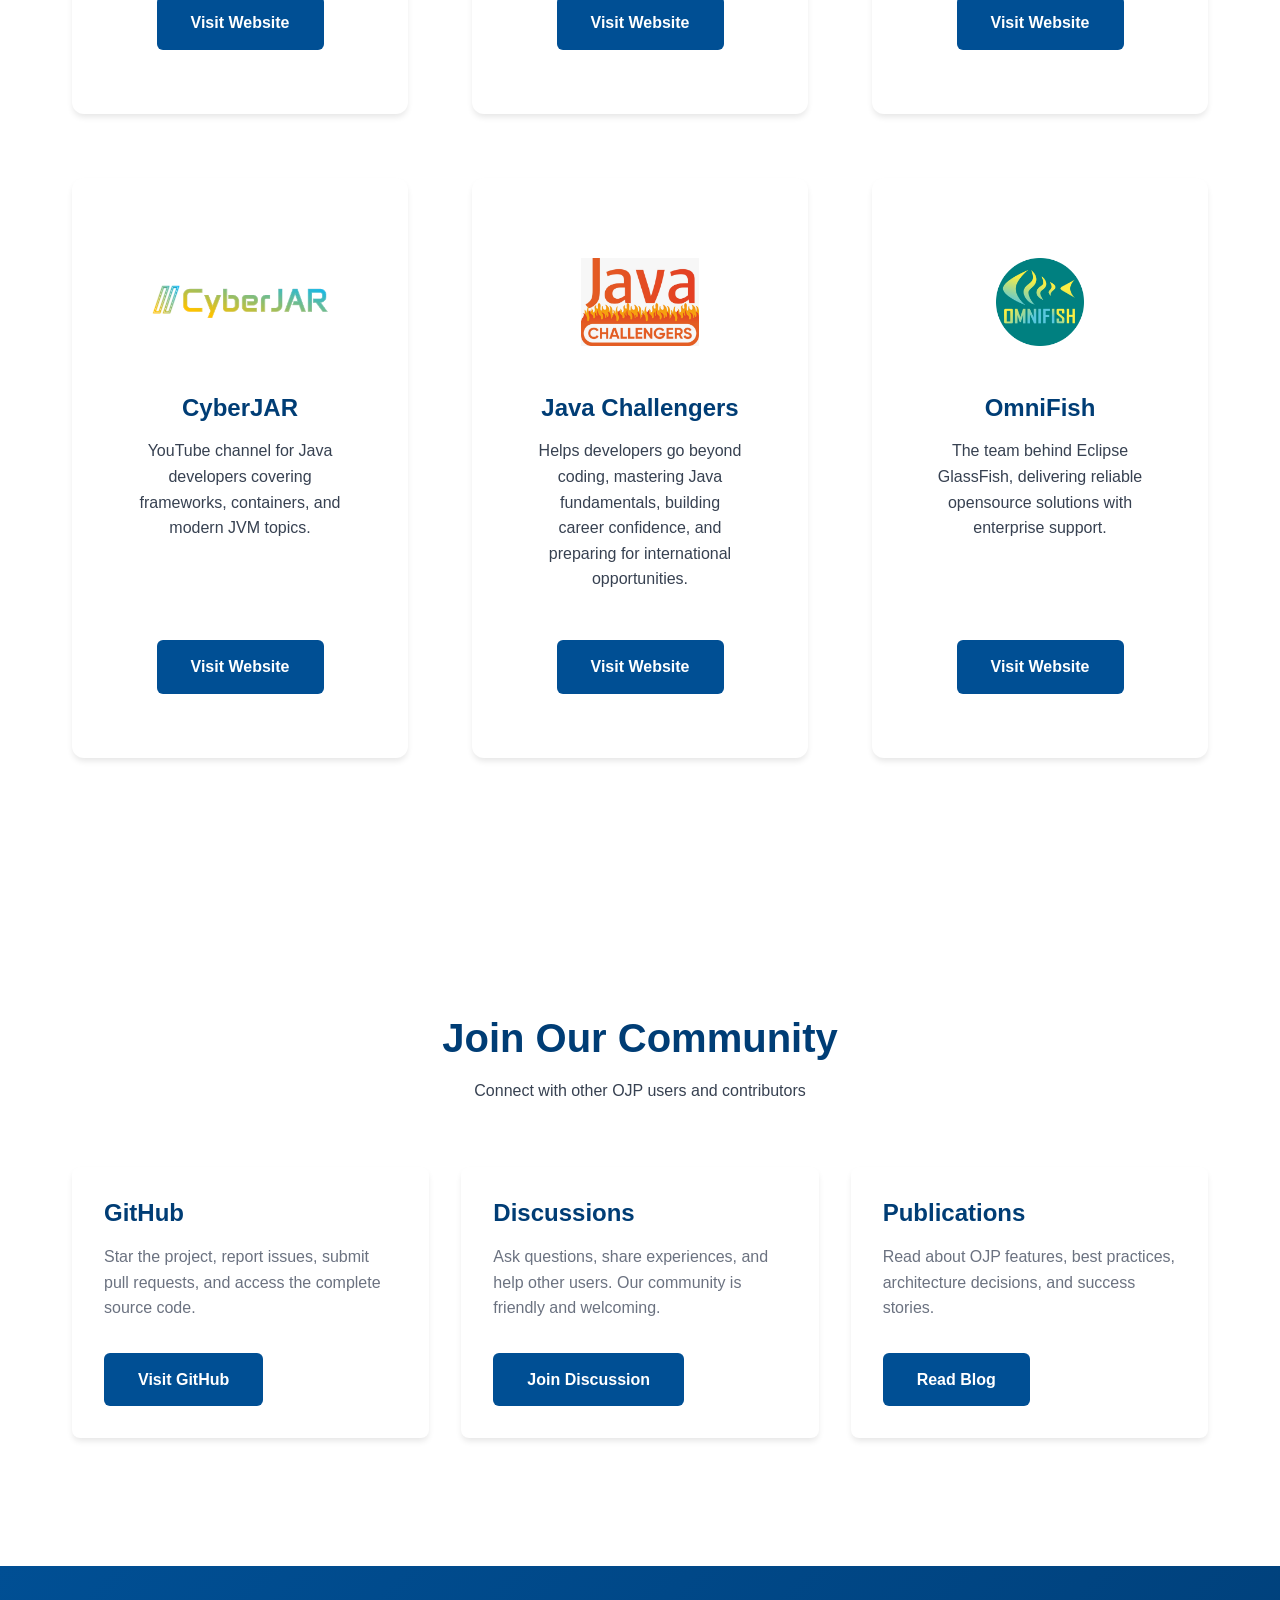
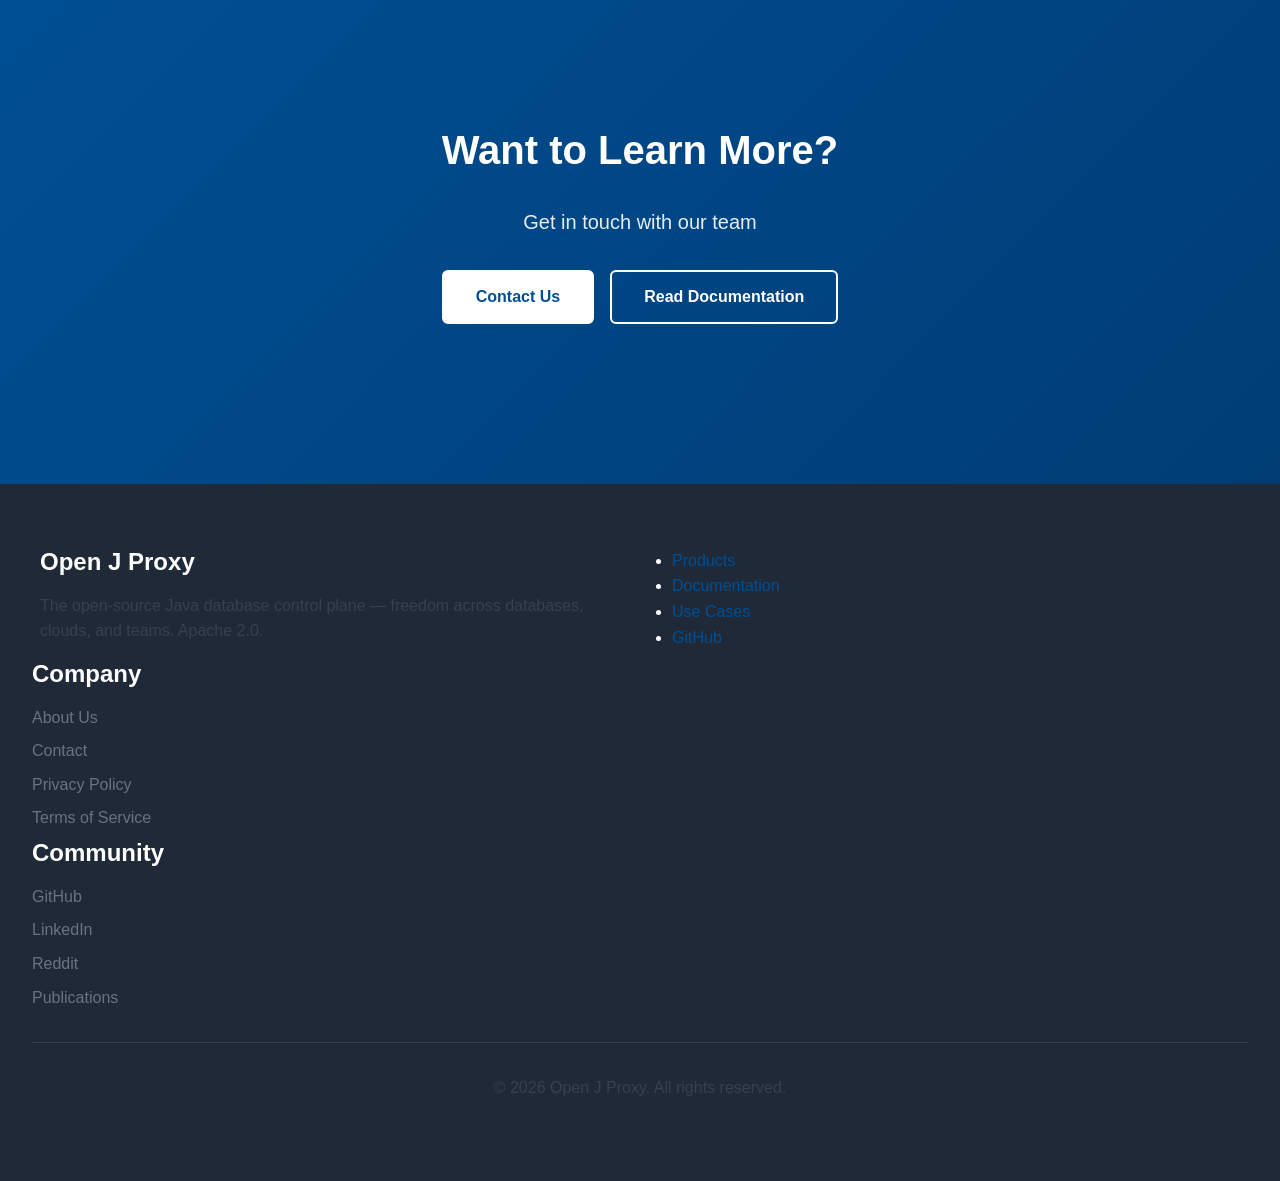
==== commit 92746a02: "Shift site messaging to adoption-first ebook signup Co-authored-by: rrobetti <7221783+rrobetti@users" ====
--- a/about.html
+++ b/about.html
@@ -19,7 +19,7 @@
     <!-- Top Banner -->
     <div class="top-banner">
         <p>OJP 1.0.0 GA LTS is production-ready. Join our email list to get the free OJP adoption ebook in PDF and practical rollout updates.</p>
-        <a href="https://e3b21e9a.sibforms.com/serve/[base64]" class="btn-banner" target="_blank">Join Email List + Free Ebook</a>
+        <a href="https://e3b21e9a.sibforms.com/serve/[base64]" class="btn-banner" target="_blank" rel="noopener noreferrer" aria-label="Join Email List + Free Ebook (opens in a new tab)">Join Email List + Free Ebook (opens in a new tab)</a>
     </div>
 
     <img referrerpolicy="no-referrer-when-downgrade" src="https://static.scarf.sh/a.png?x-pxid=6d61575b-5821-44d1-9ec8-ab3db9537637" />
--- a/css/style.css
+++ b/css/style.css
@@ -1021,6 +1021,11 @@
 .mb-2 { margin-bottom: var(--spacing-md); }
 .mb-3 { margin-bottom: var(--spacing-lg); }
 
+.solution-label {
+    margin-top: 1.5rem;
+    margin-bottom: 0.5rem;
+}
+
 
 /* Button group for side-by-side action buttons */
 .btn-group {
@@ -1161,4 +1166,3 @@
     color: var(--gray);
     margin-bottom: var(--spacing-sm);
 }
-
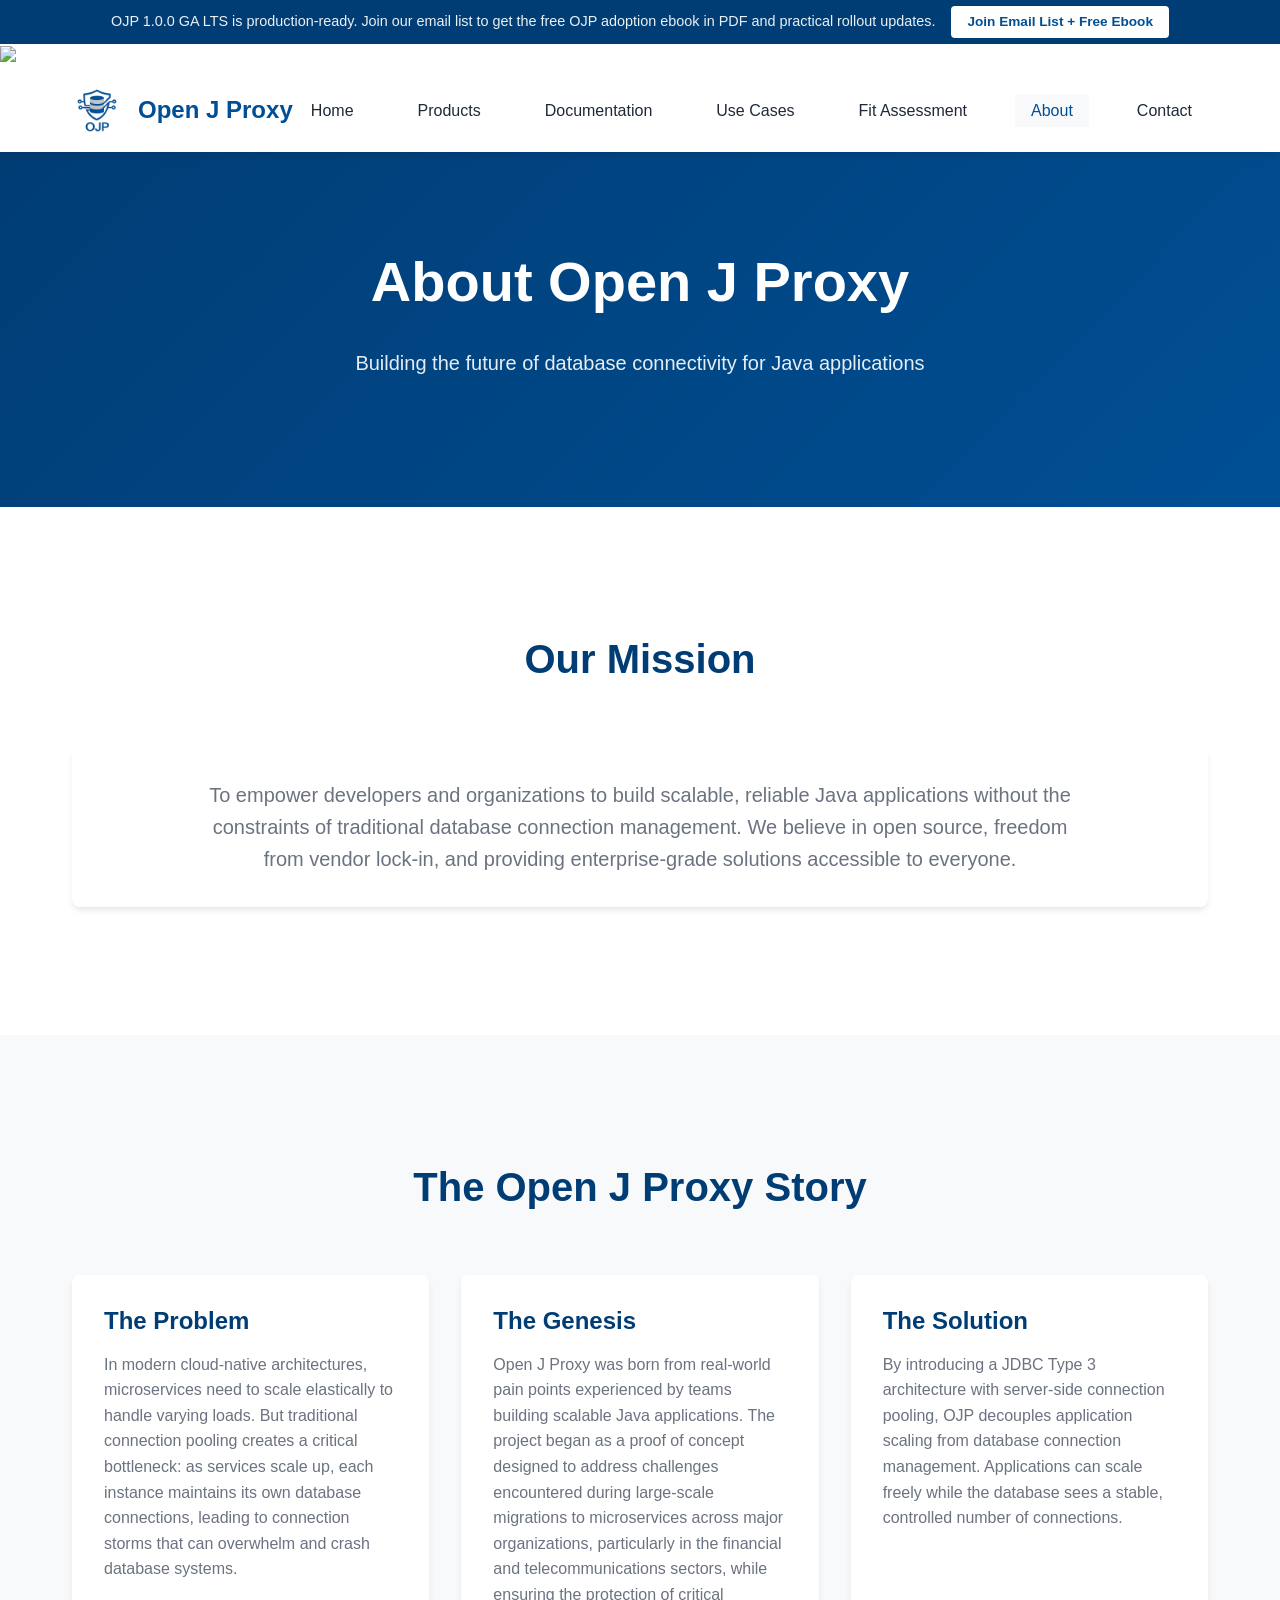
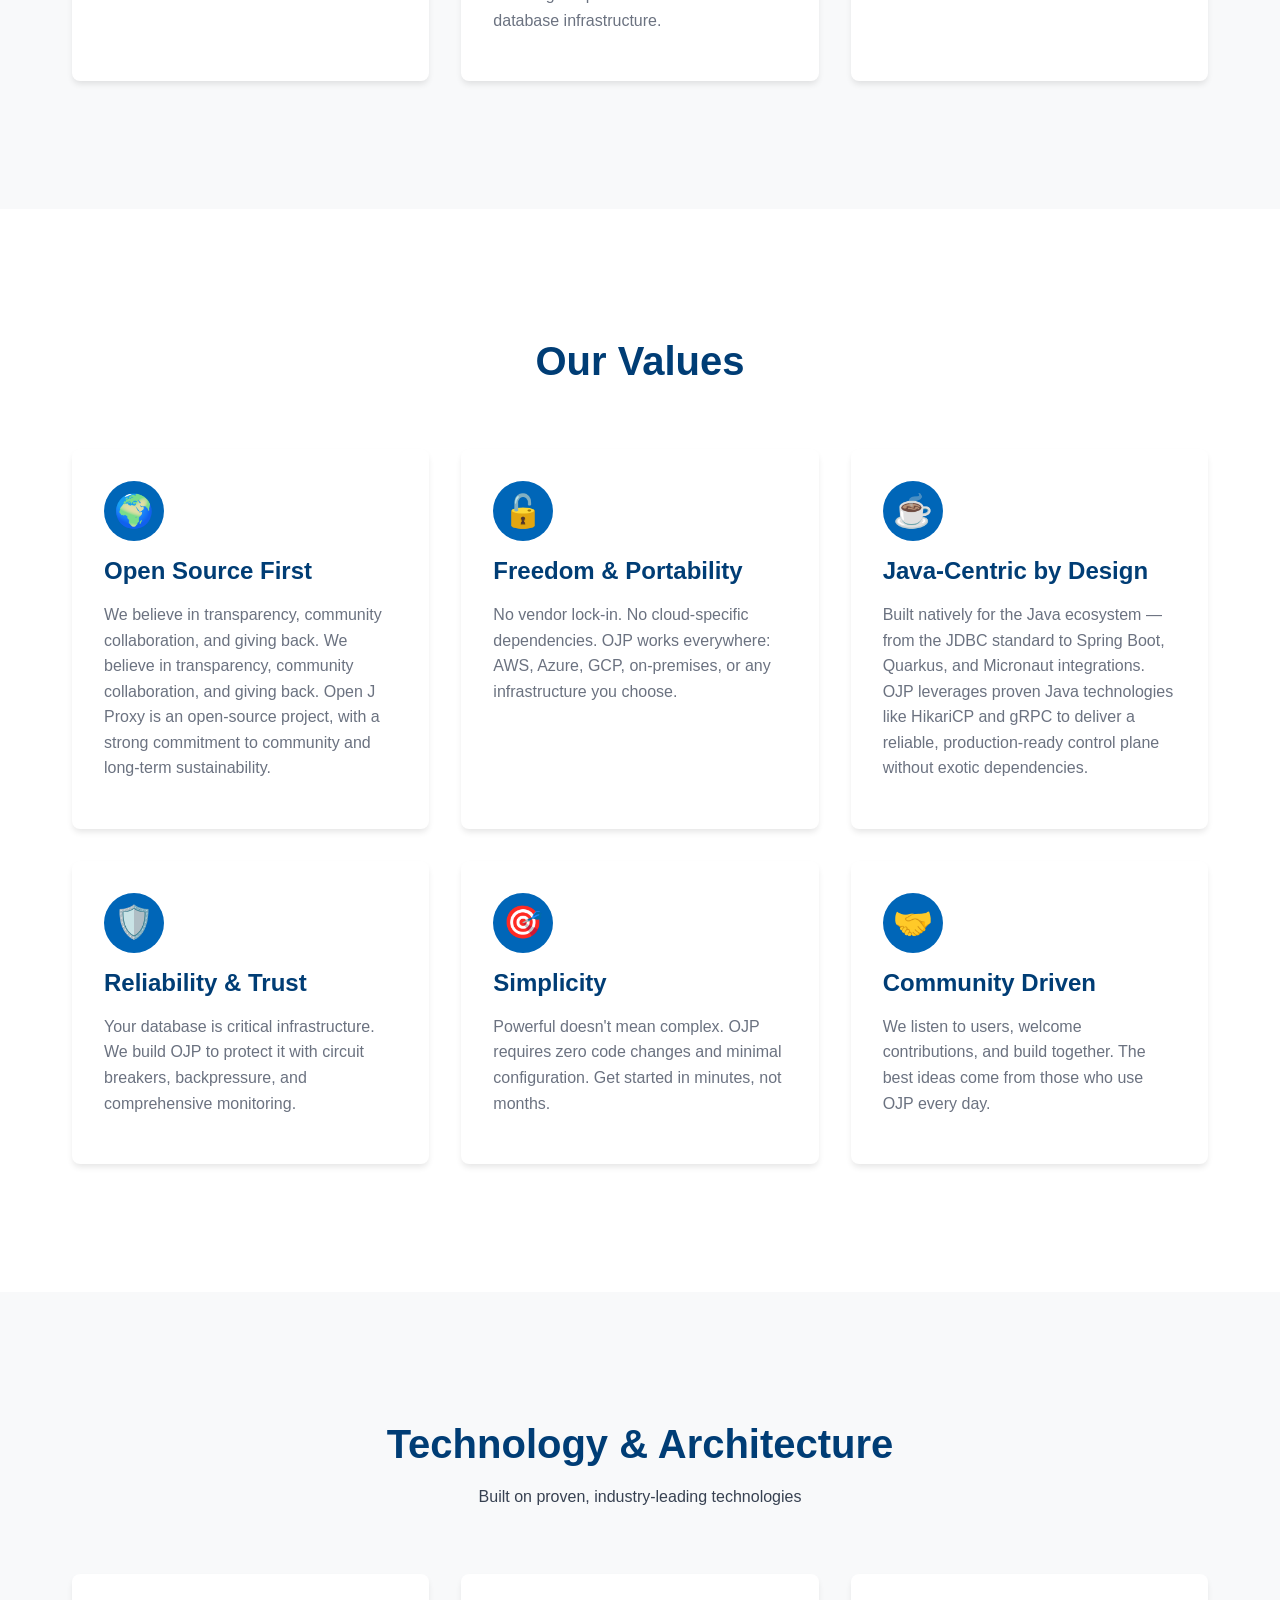
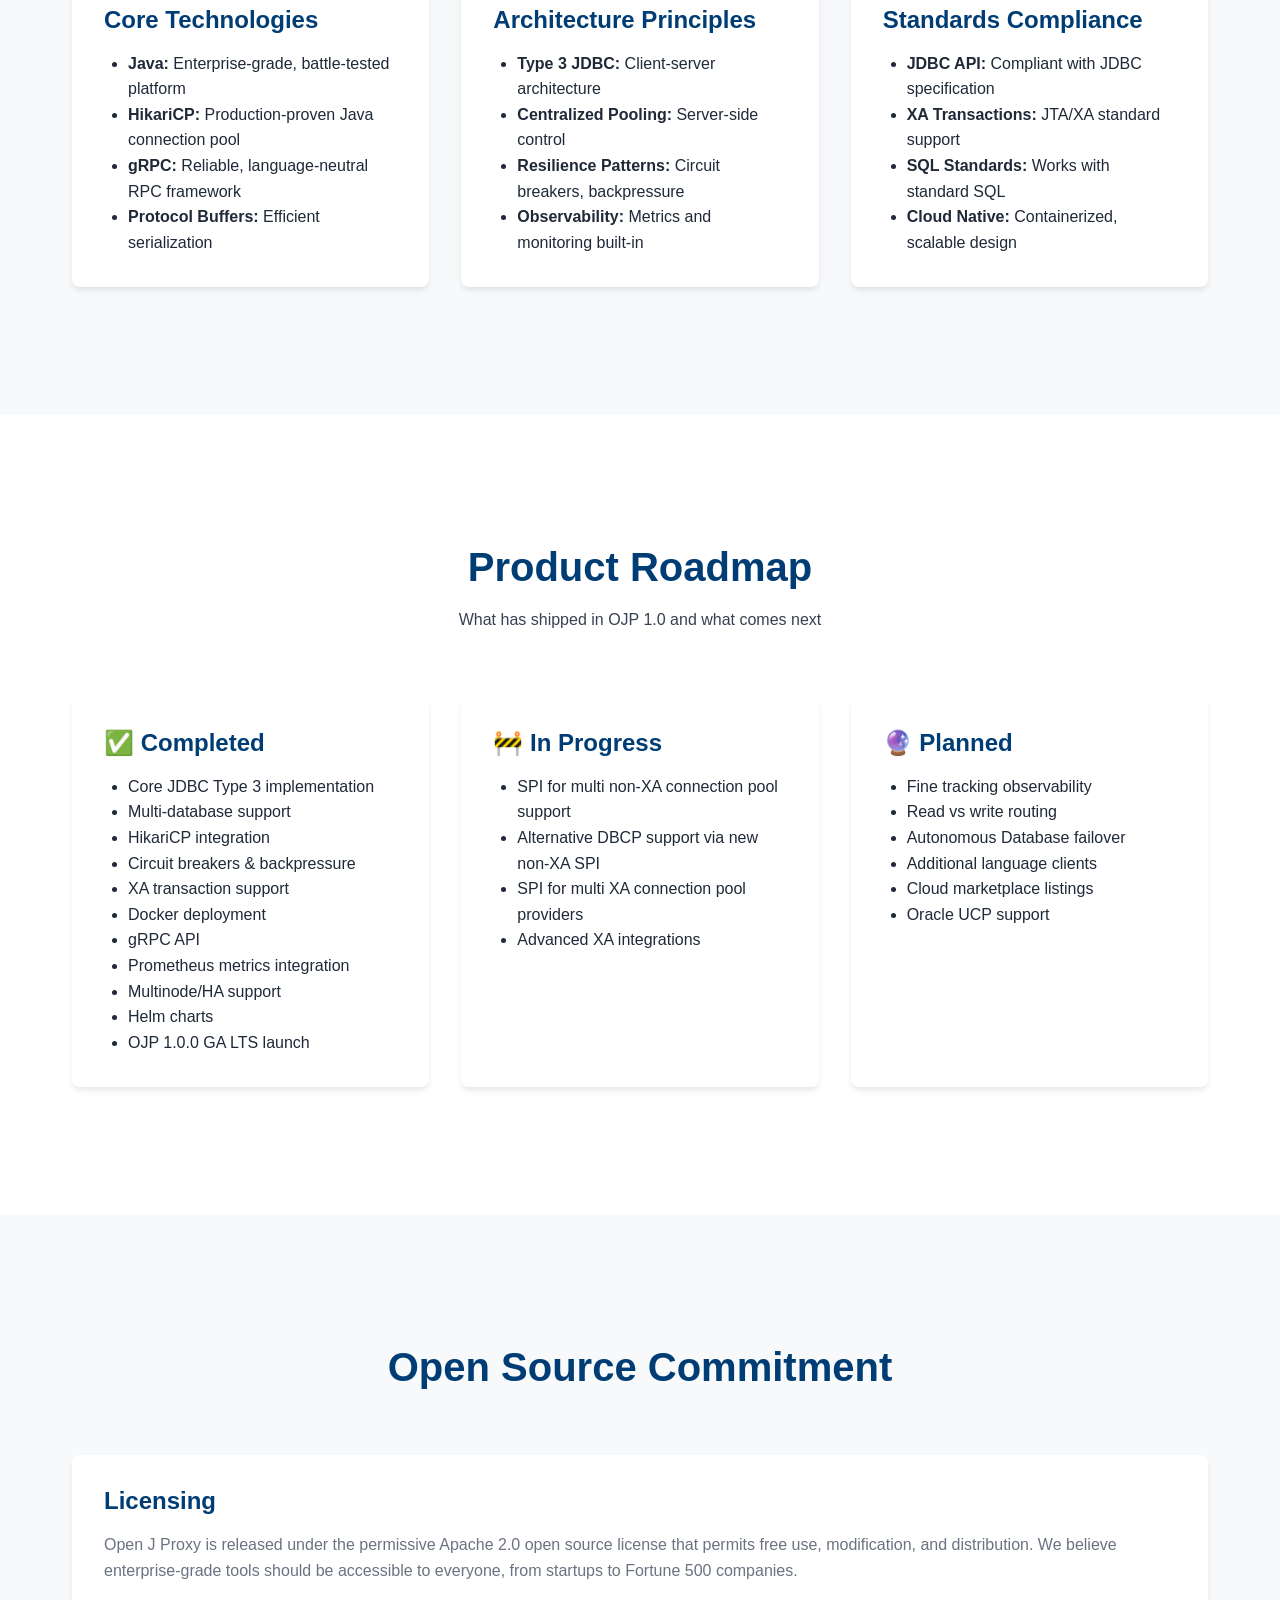
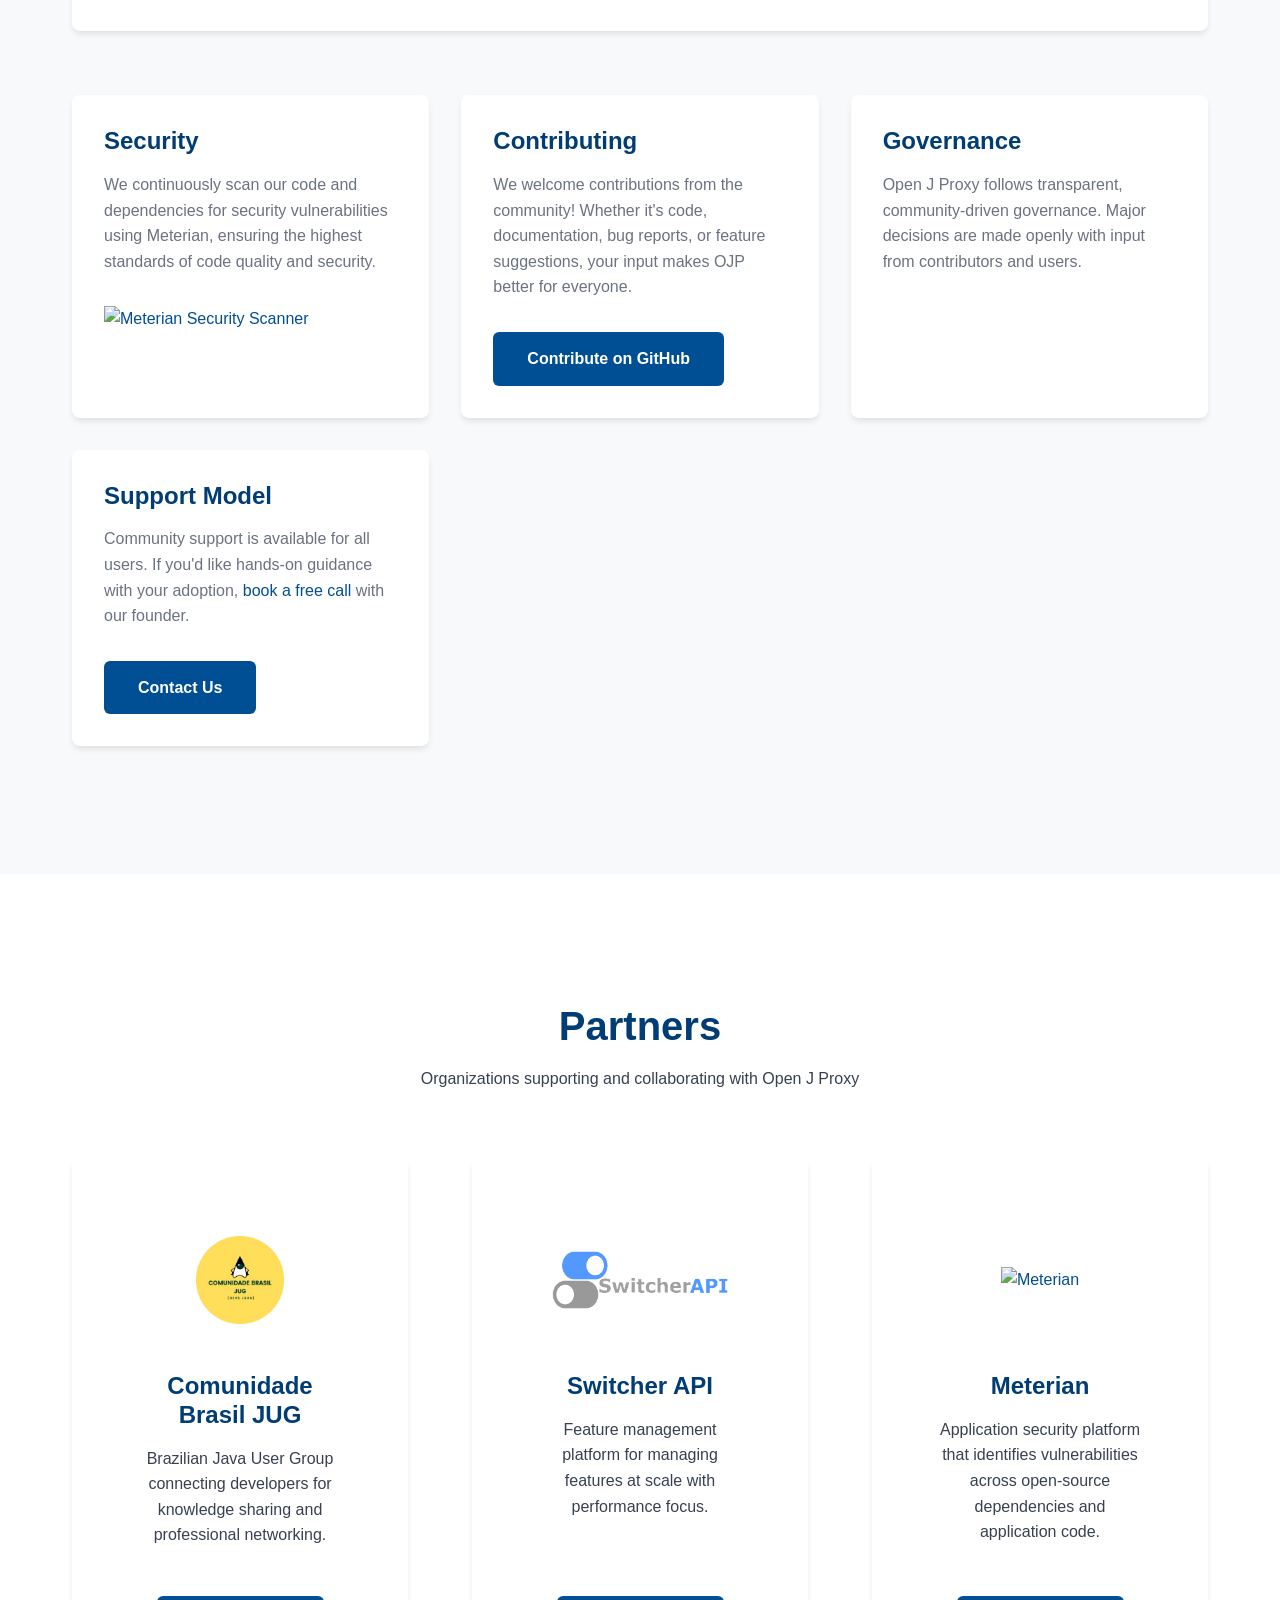
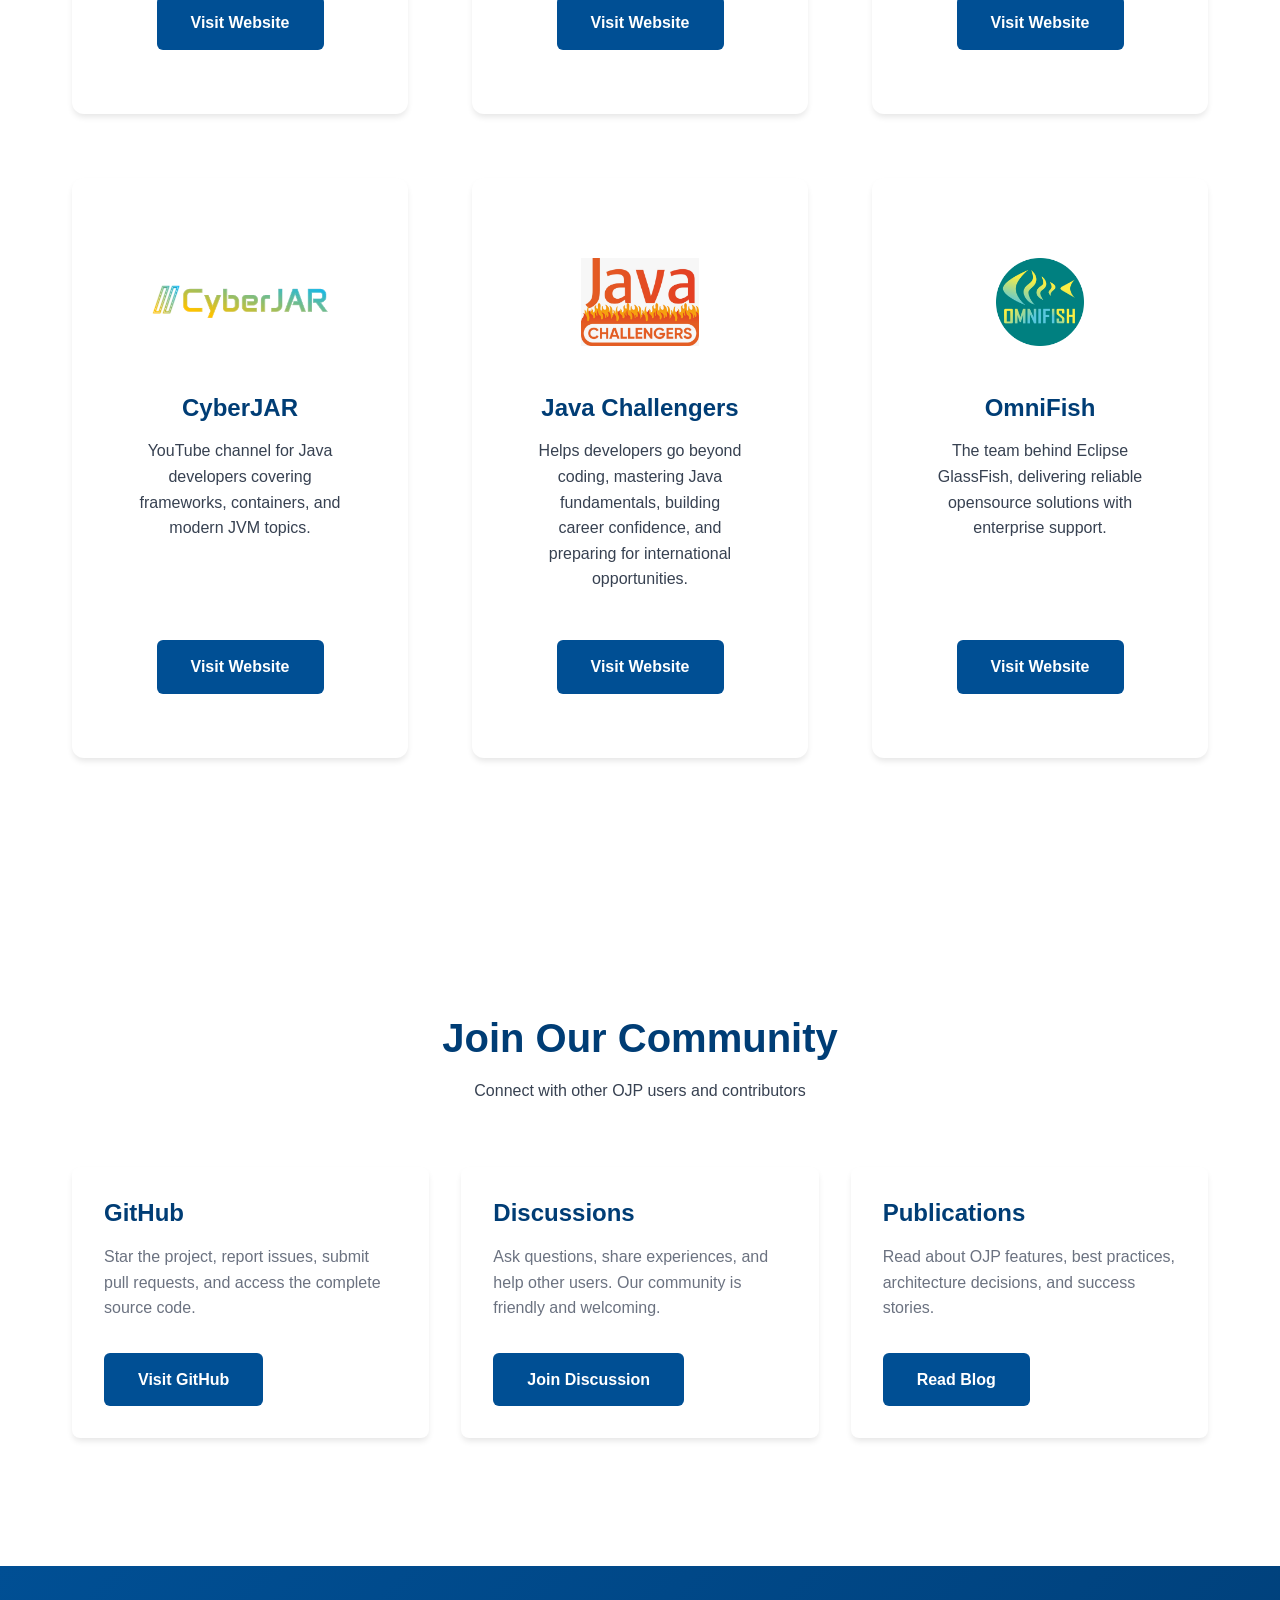
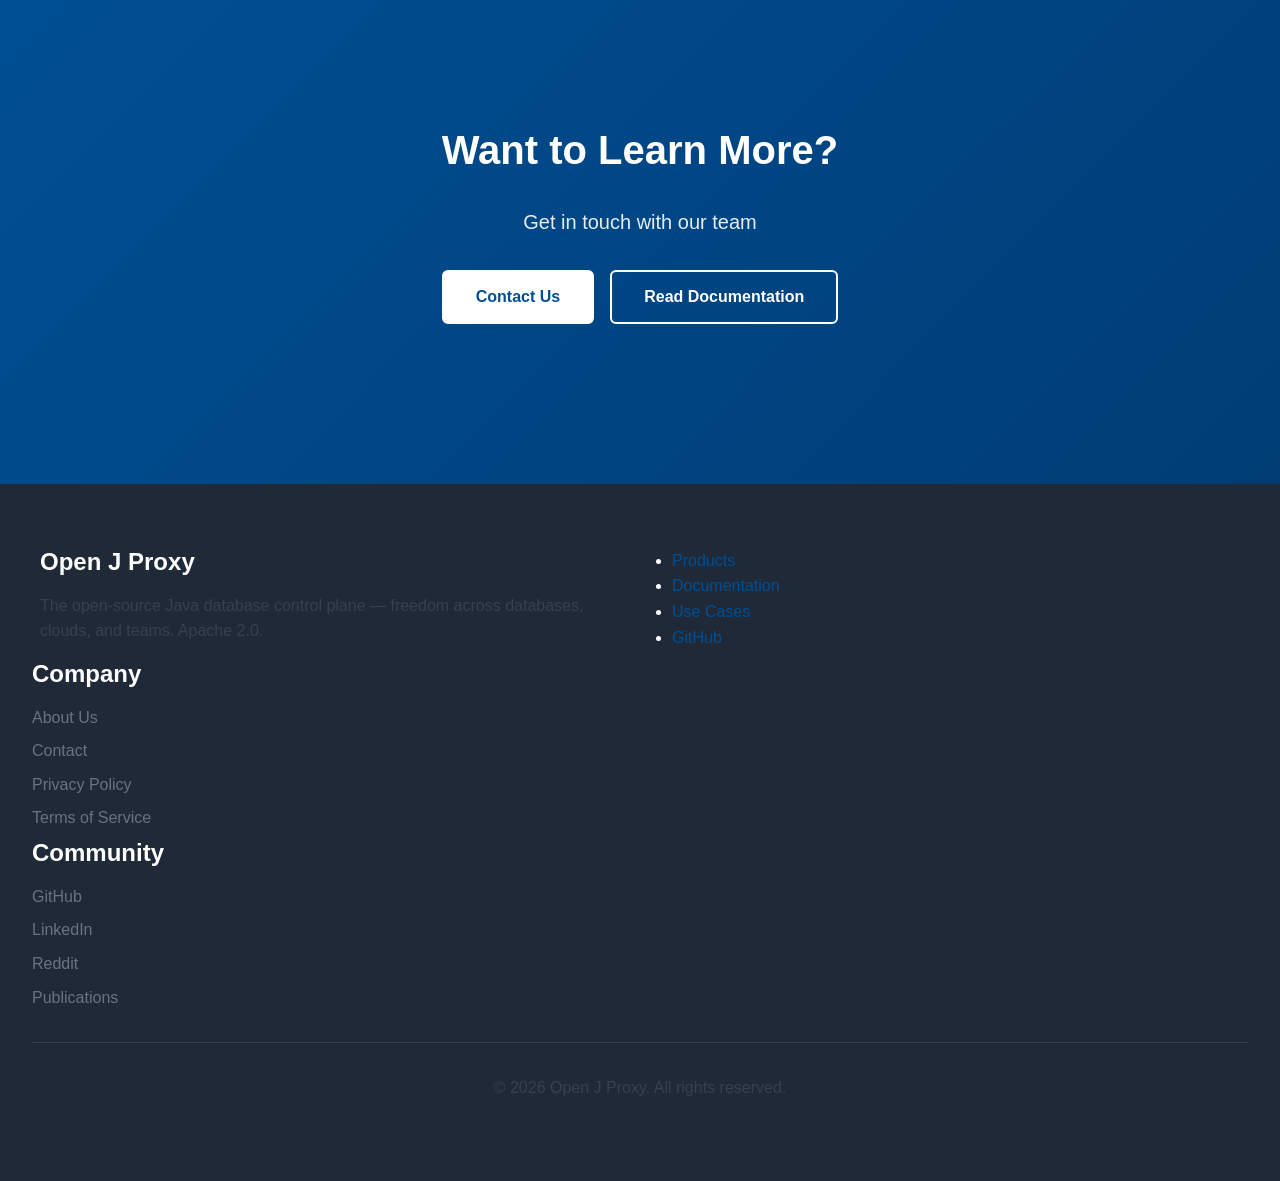
==== commit 438e1739: "Update banner CTA text Co-authored-by: rrobetti <7221783+rrobetti@users.noreply.github.com>" ====
--- a/about.html
+++ b/about.html
@@ -19,7 +19,7 @@
     <!-- Top Banner -->
     <div class="top-banner">
         <p>OJP 1.0.0 GA LTS is production-ready. Join our email list to get the free OJP adoption ebook in PDF and practical rollout updates.</p>
-        <a href="https://e3b21e9a.sibforms.com/serve/[base64]" class="btn-banner" target="_blank" rel="noopener noreferrer" aria-label="Join Email List + Free Ebook (opens in a new tab)">Join Email List + Free Ebook (opens in a new tab)</a>
+        <a href="https://e3b21e9a.sibforms.com/serve/[base64]" class="btn-banner" target="_blank" rel="noopener noreferrer" aria-label="Join Email List + Free Ebook">Join Email List + Free Ebook</a>
     </div>
 
     <img referrerpolicy="no-referrer-when-downgrade" src="https://static.scarf.sh/a.png?x-pxid=6d61575b-5821-44d1-9ec8-ab3db9537637" />
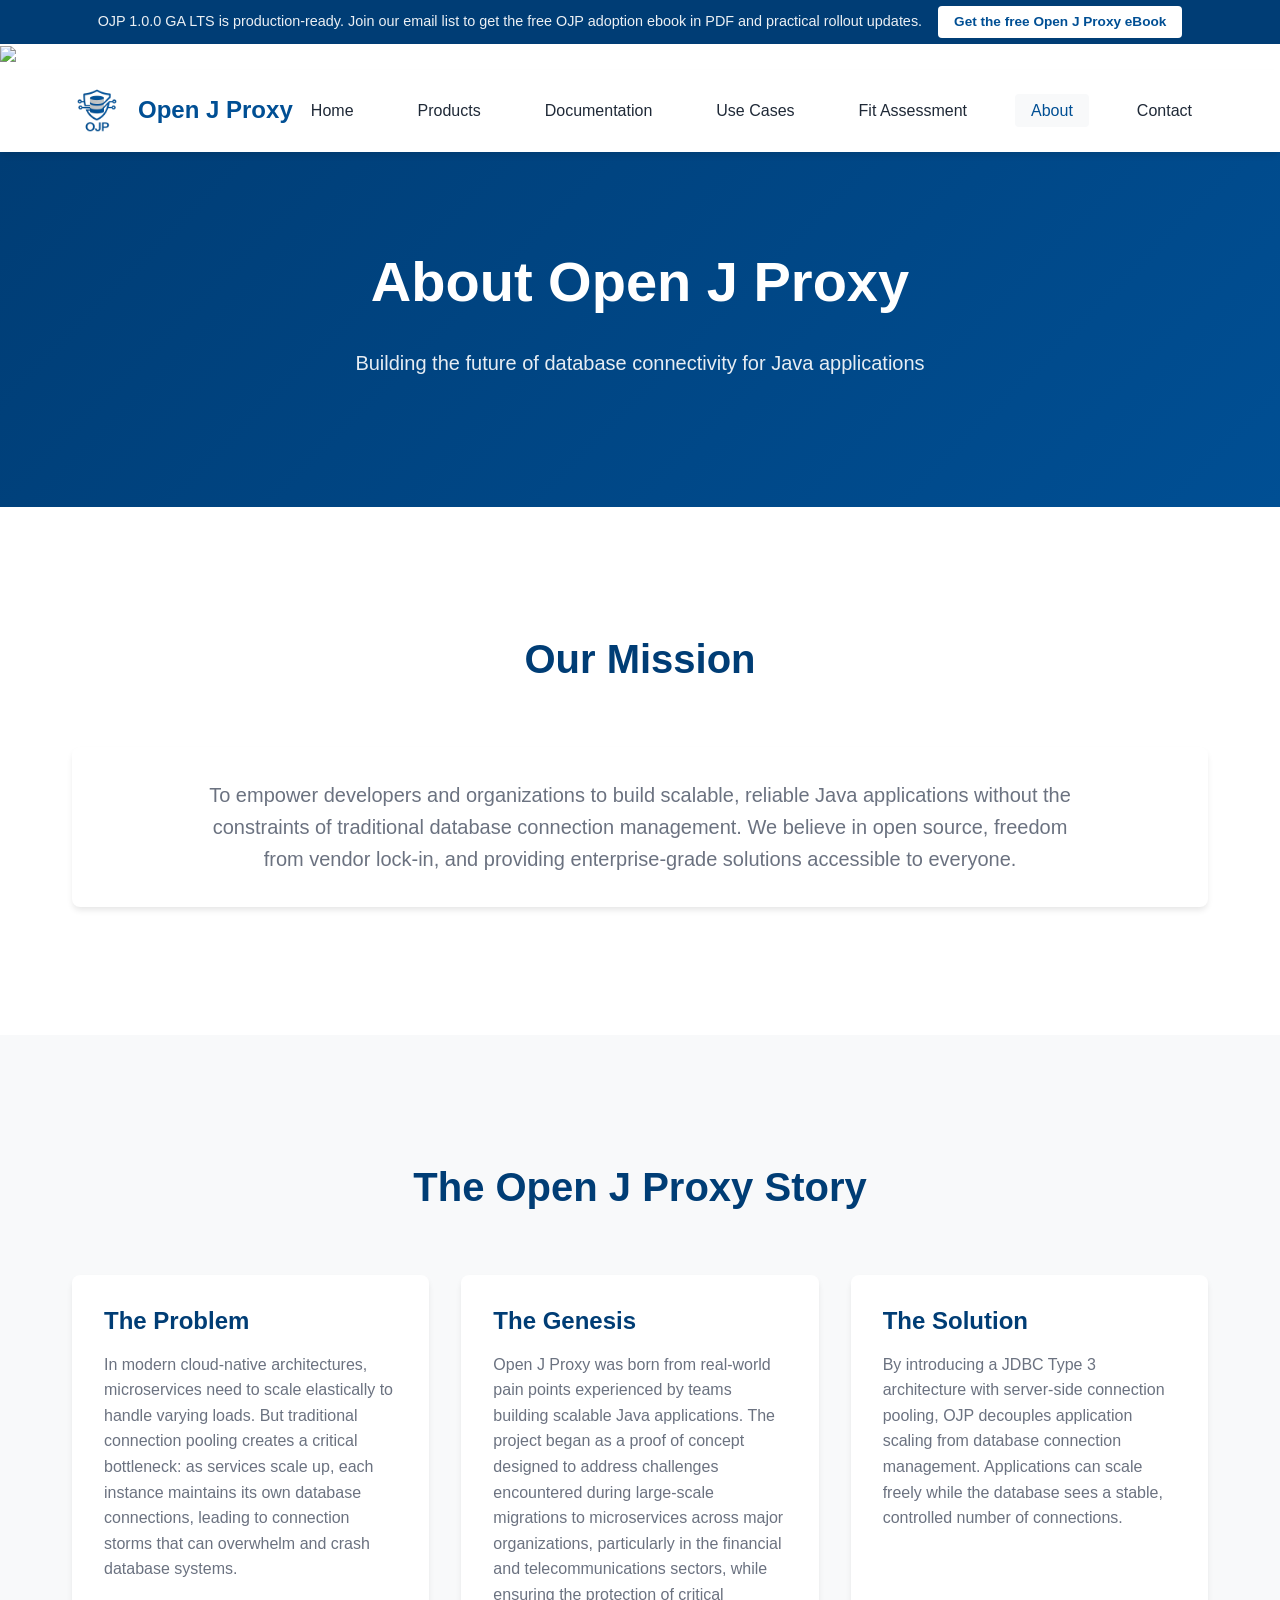
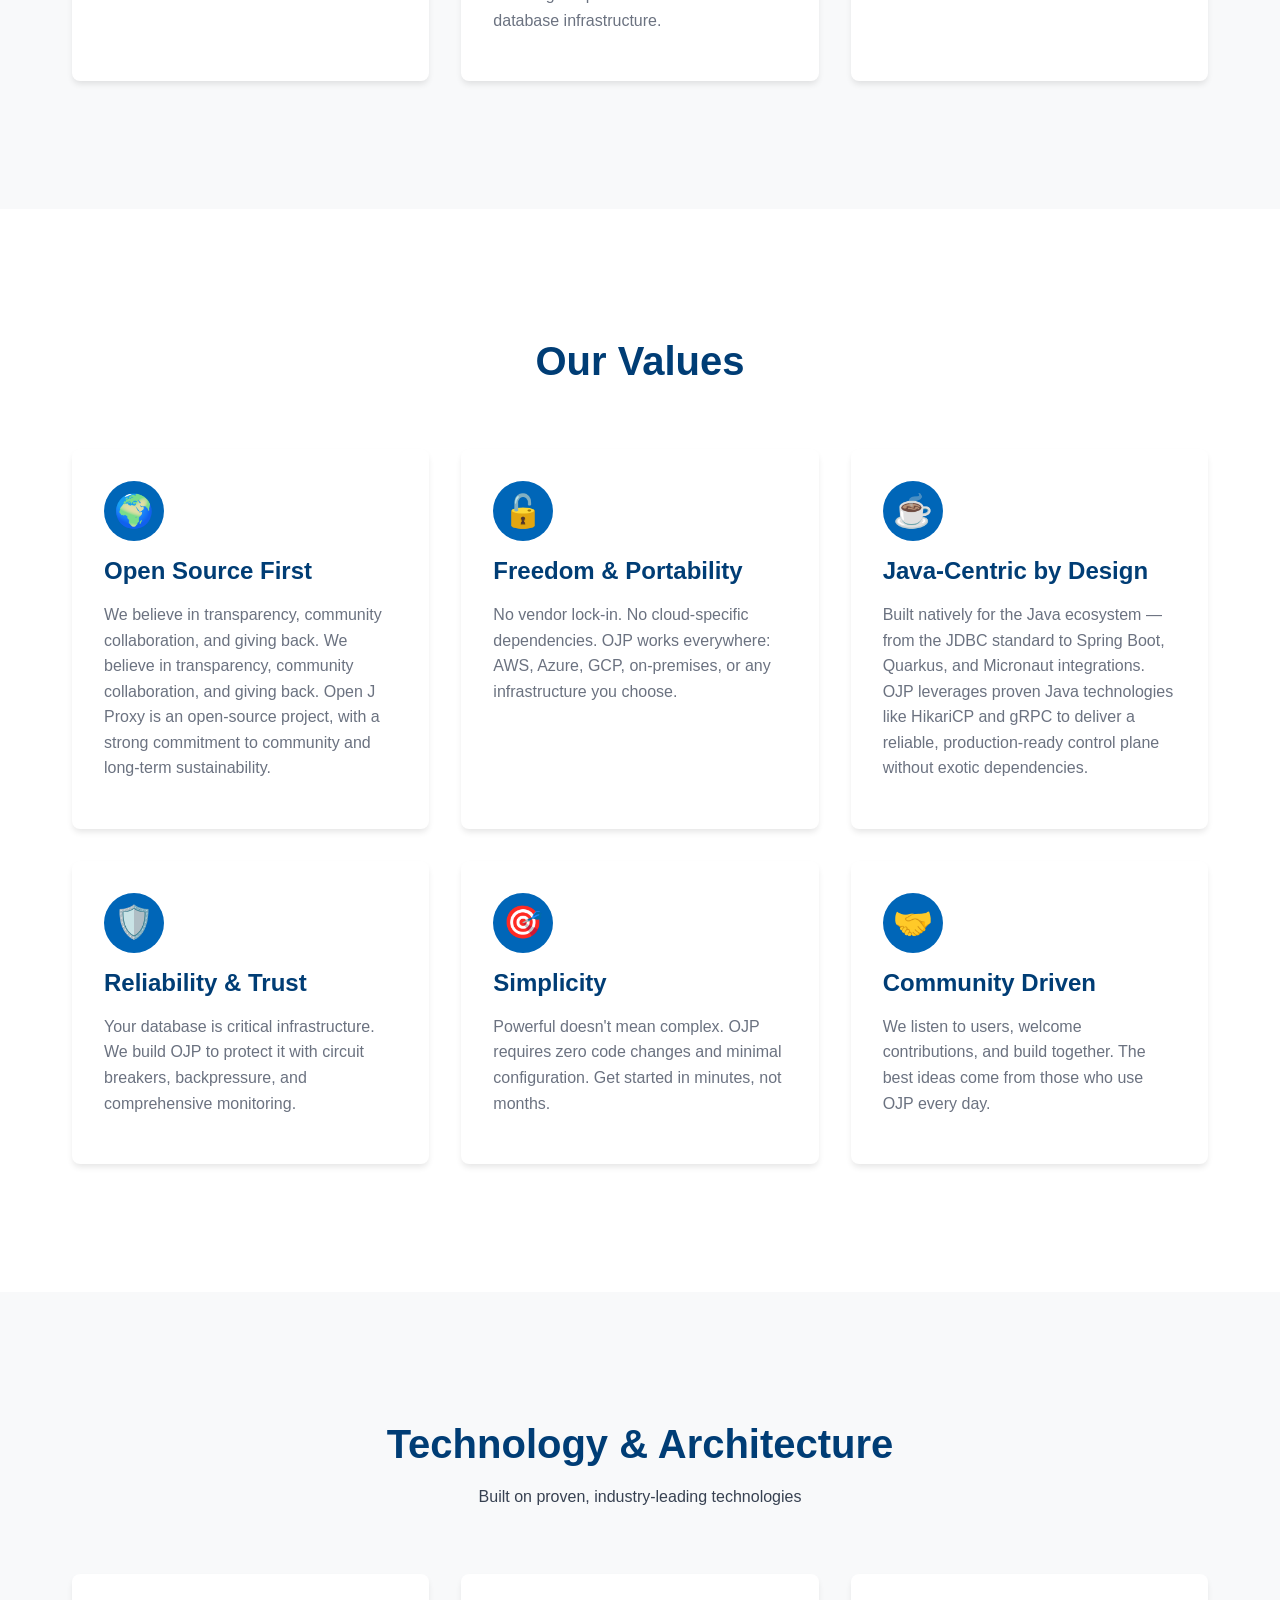
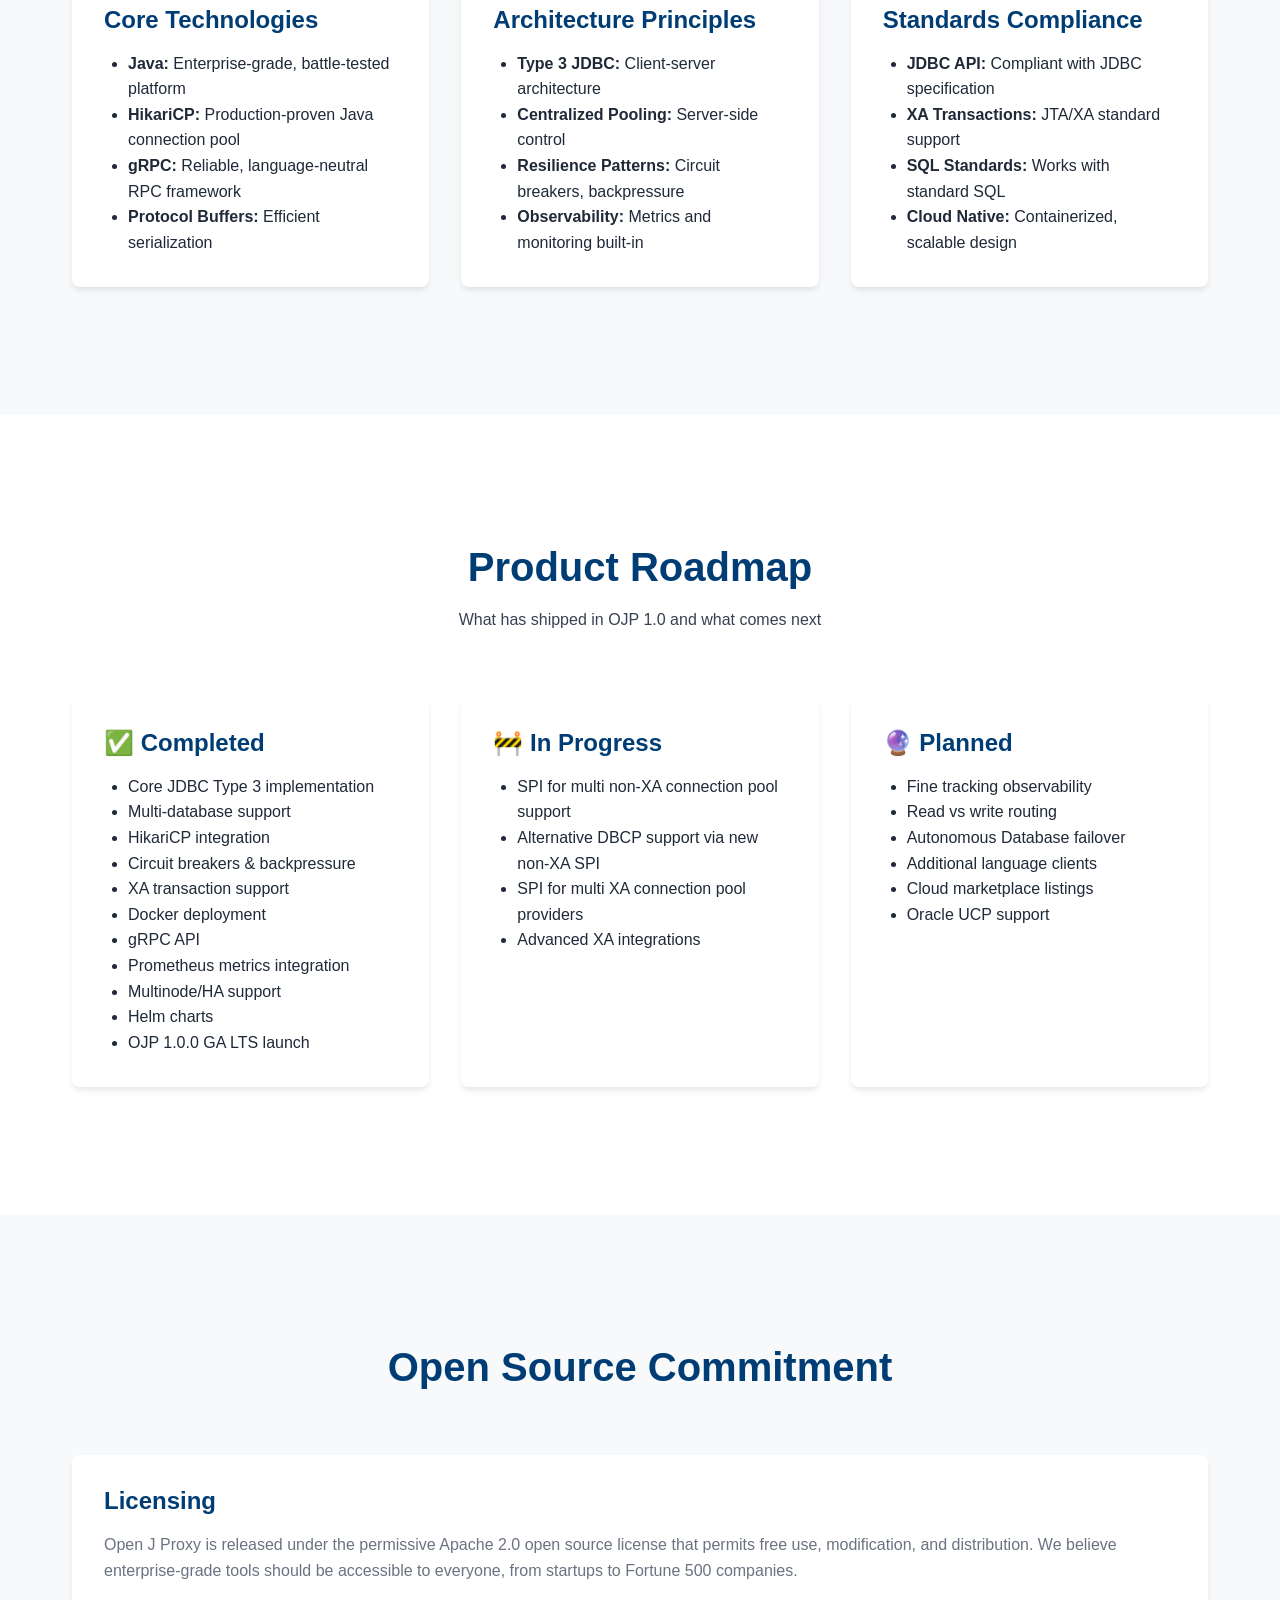
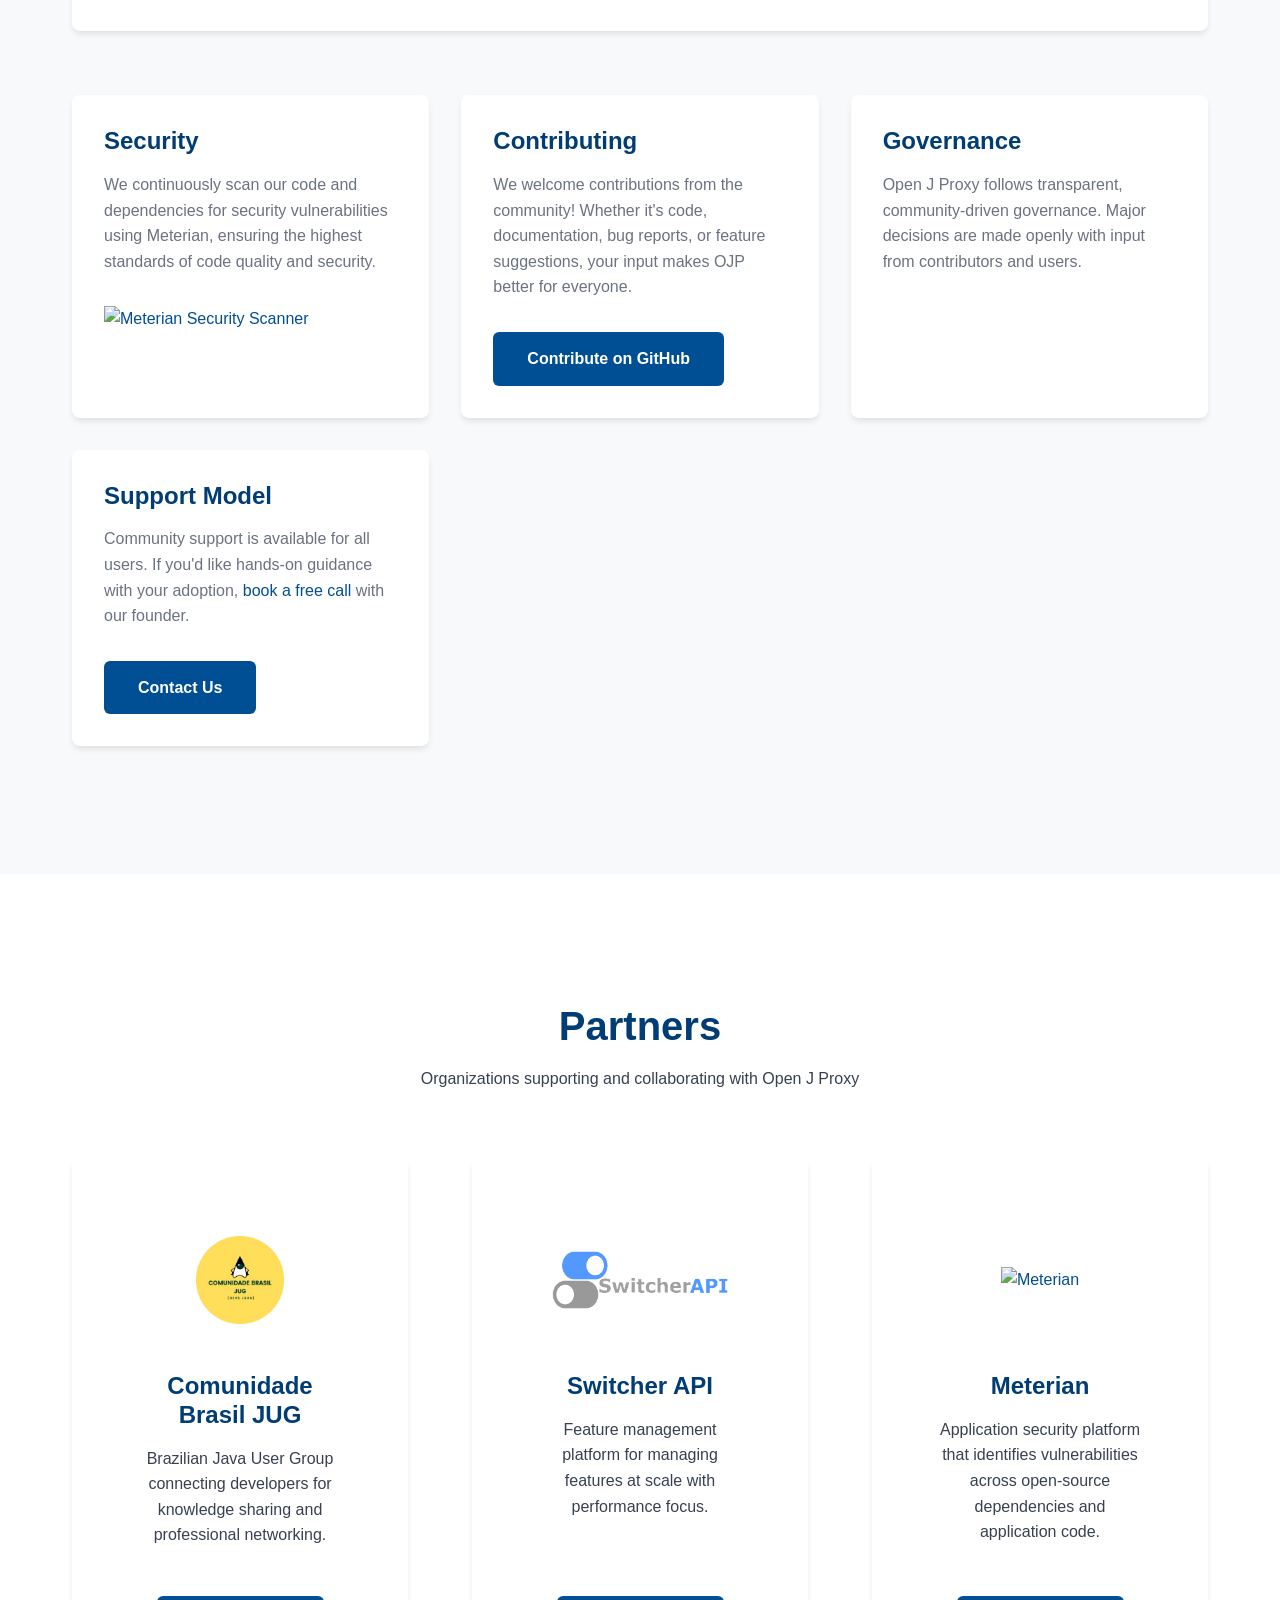
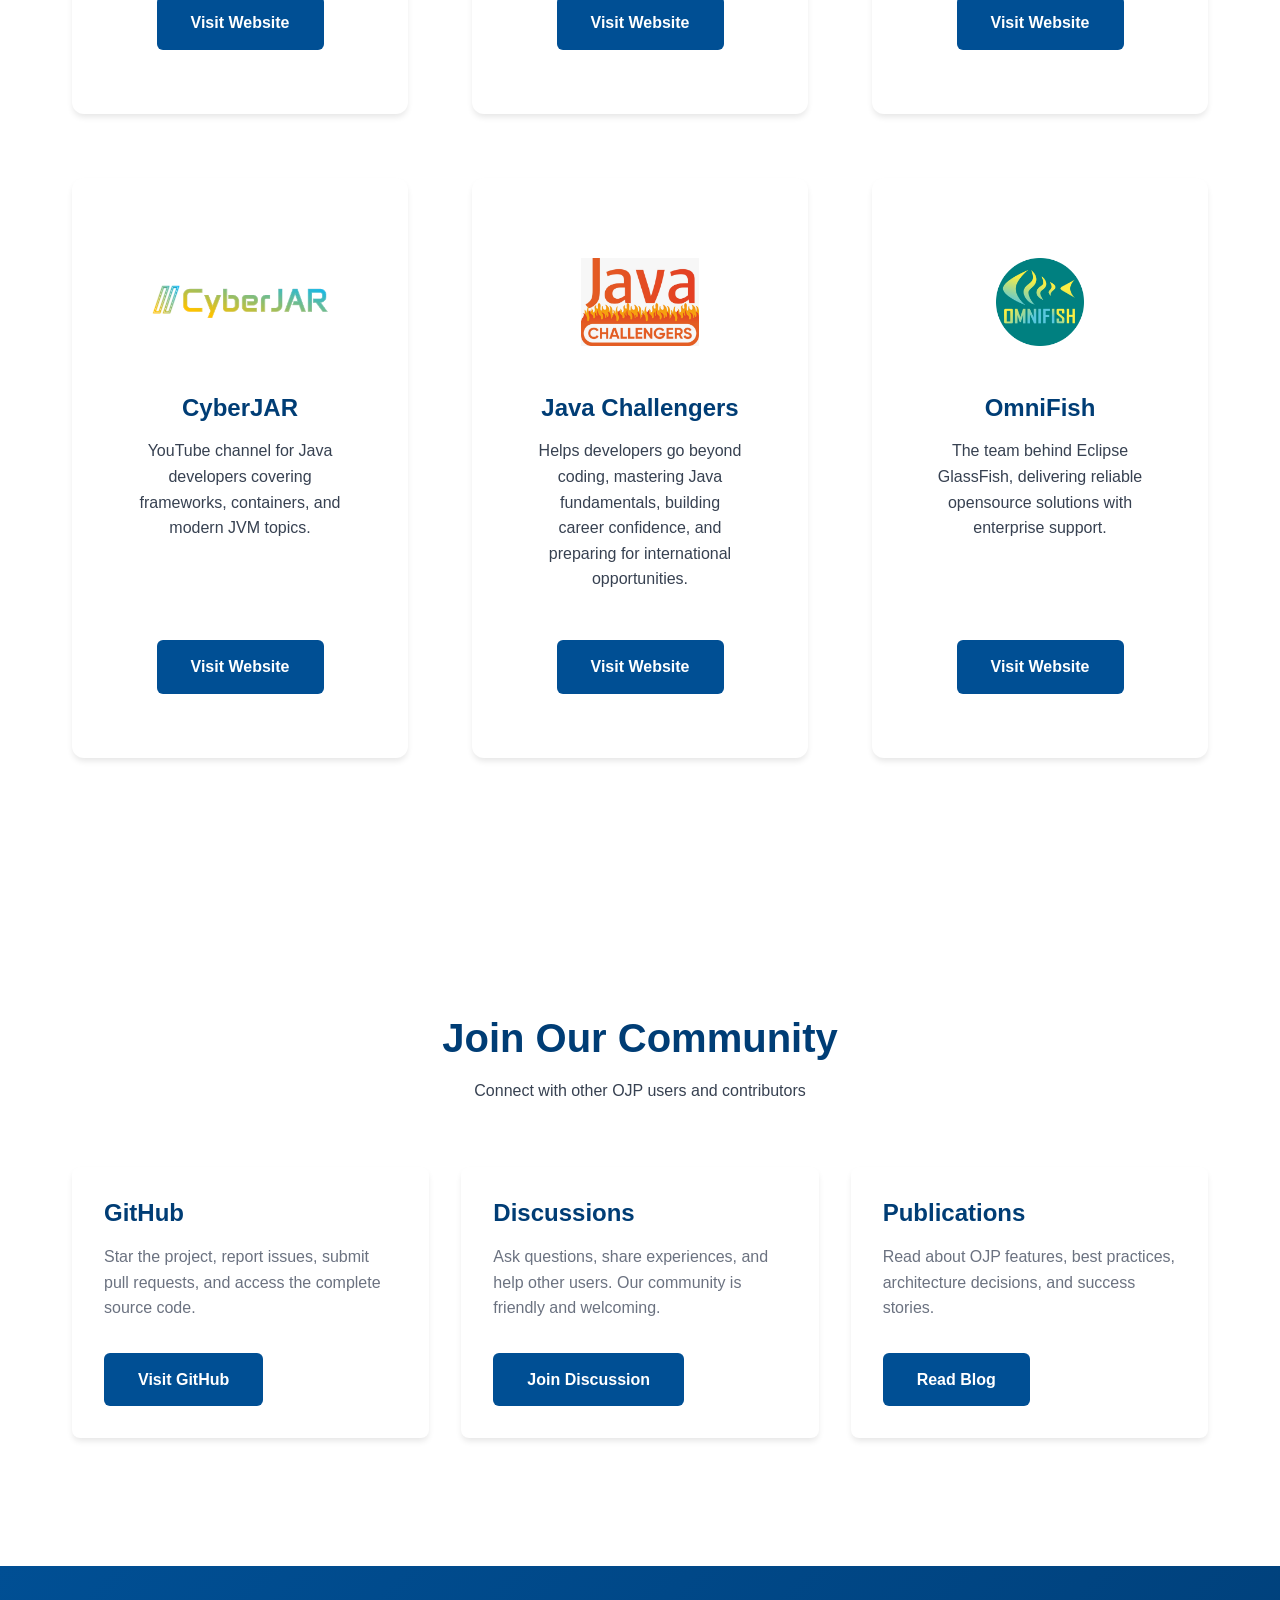
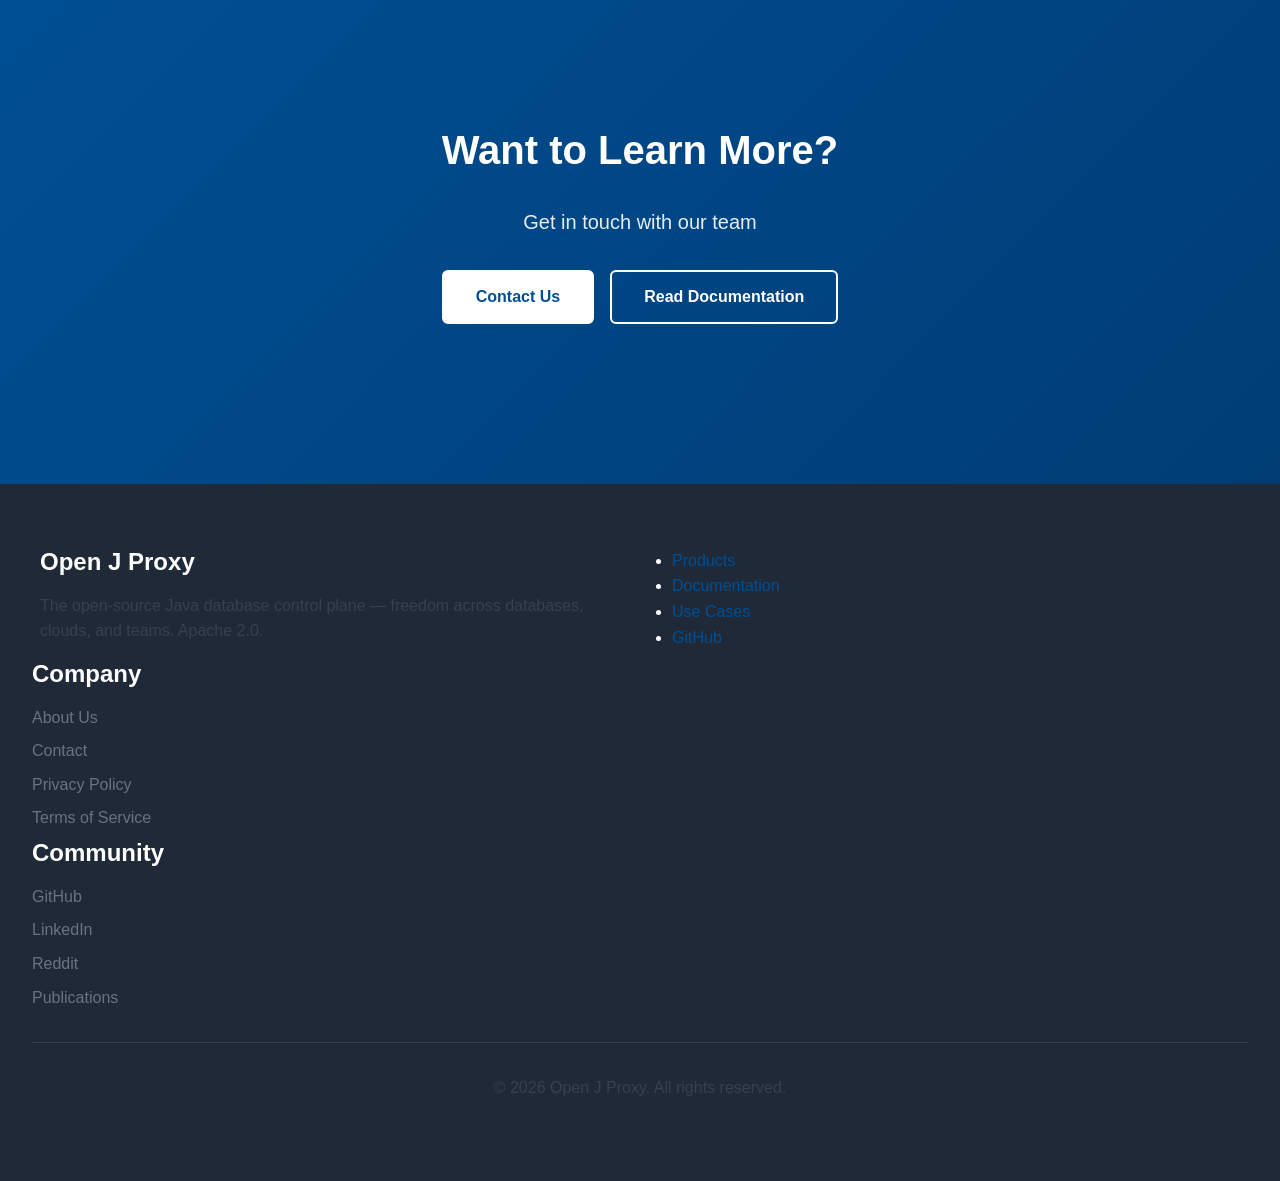
==== commit 178d5fc5: "Update ebook signup CTA wording Co-authored-by: rrobetti <7221783+rrobetti@users.noreply.github.com>" ====
--- a/about.html
+++ b/about.html
@@ -19,7 +19,7 @@
     <!-- Top Banner -->
     <div class="top-banner">
         <p>OJP 1.0.0 GA LTS is production-ready. Join our email list to get the free OJP adoption ebook in PDF and practical rollout updates.</p>
-        <a href="https://e3b21e9a.sibforms.com/serve/[base64]" class="btn-banner" target="_blank" rel="noopener noreferrer" aria-label="Join Email List + Free Ebook">Join Email List + Free Ebook</a>
+        <a href="https://e3b21e9a.sibforms.com/serve/[base64]" class="btn-banner" target="_blank" rel="noopener noreferrer" aria-label="Get the free Open J Proxy eBook">Get the free Open J Proxy eBook</a>
     </div>
 
     <img referrerpolicy="no-referrer-when-downgrade" src="https://static.scarf.sh/a.png?x-pxid=6d61575b-5821-44d1-9ec8-ab3db9537637" />
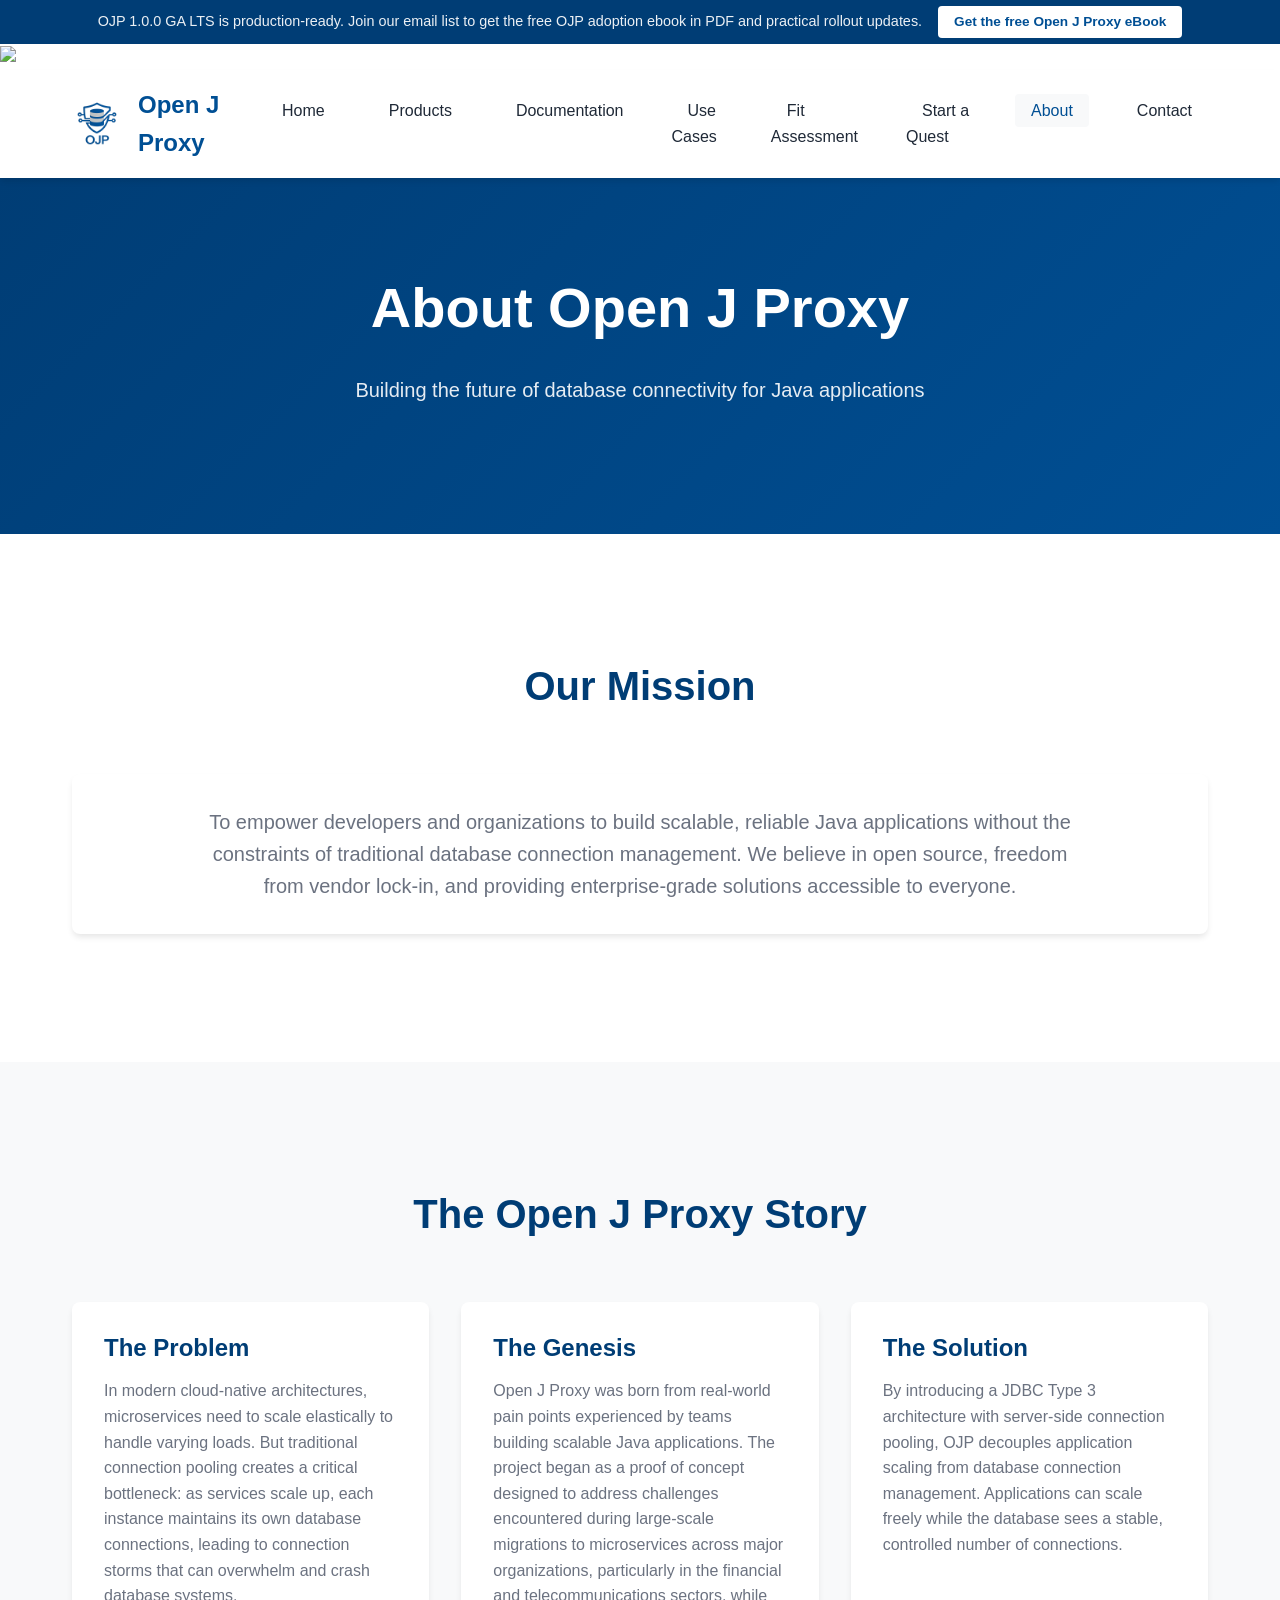
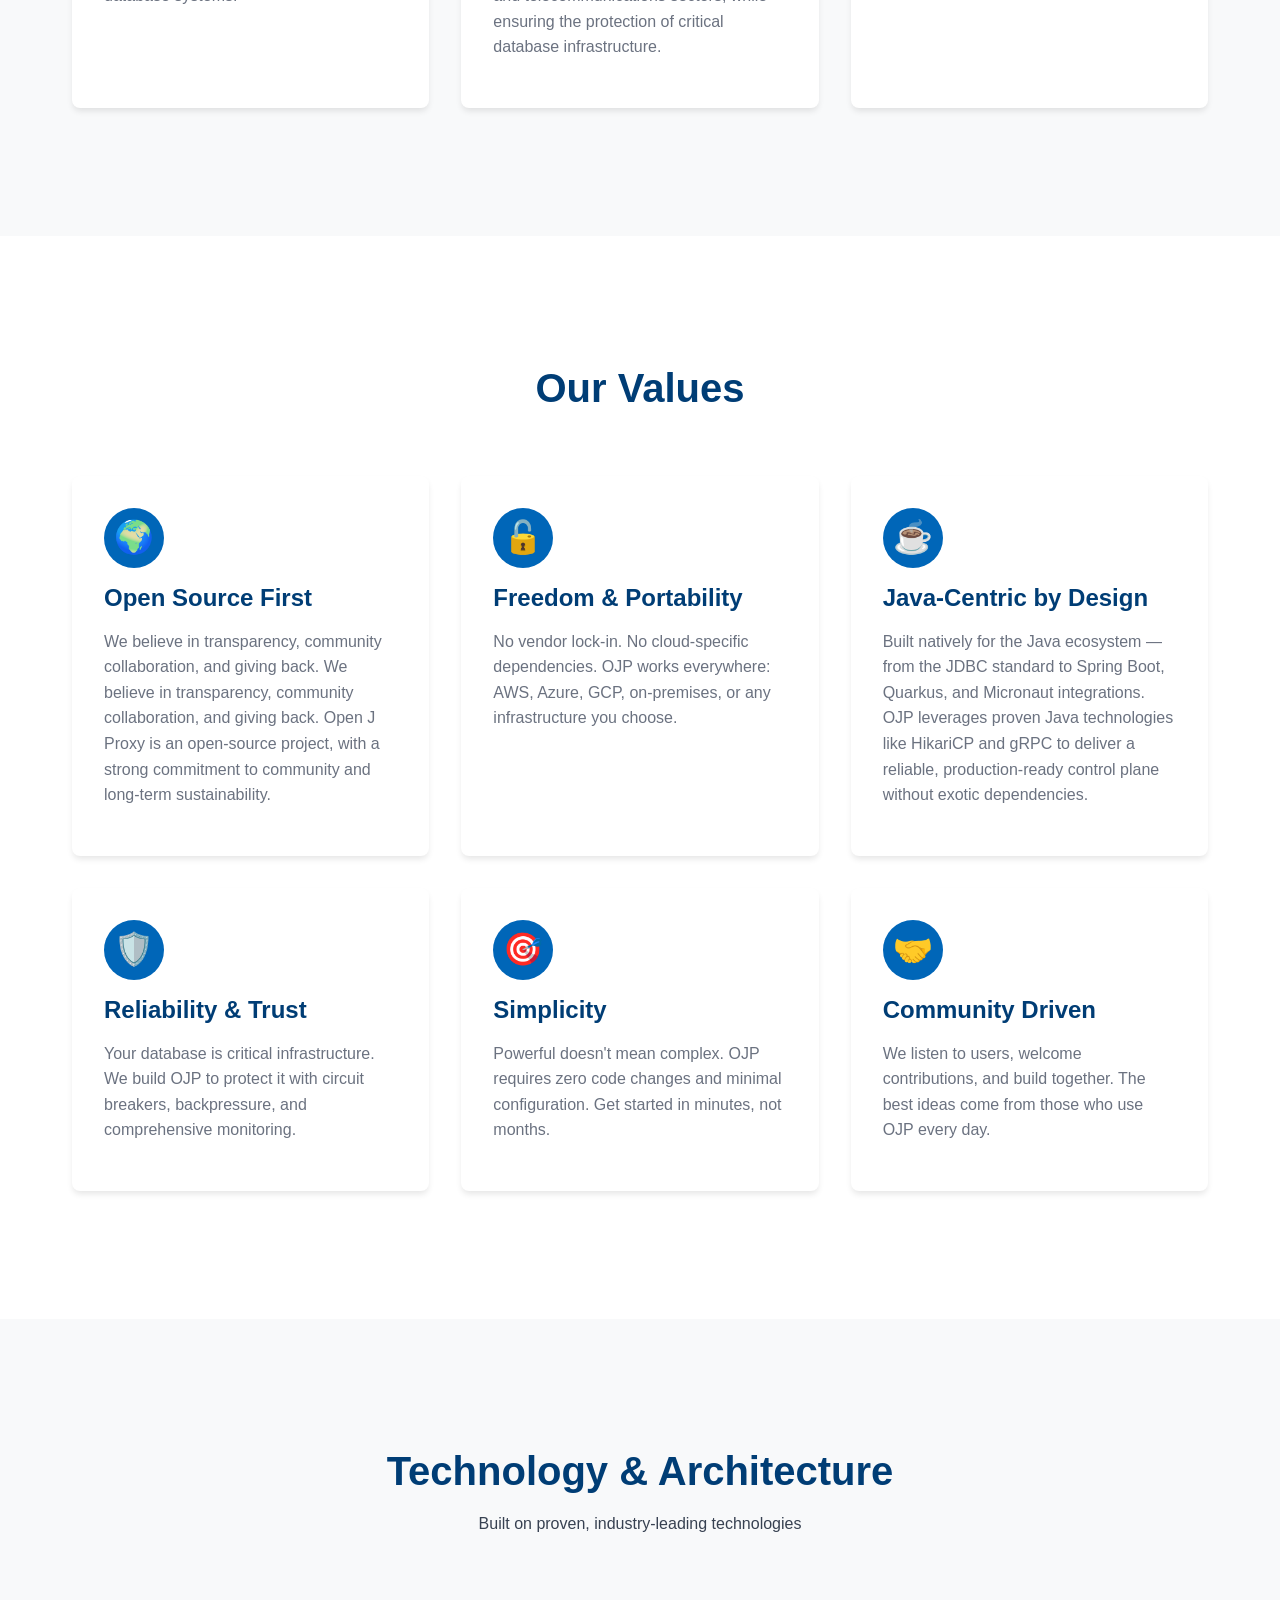
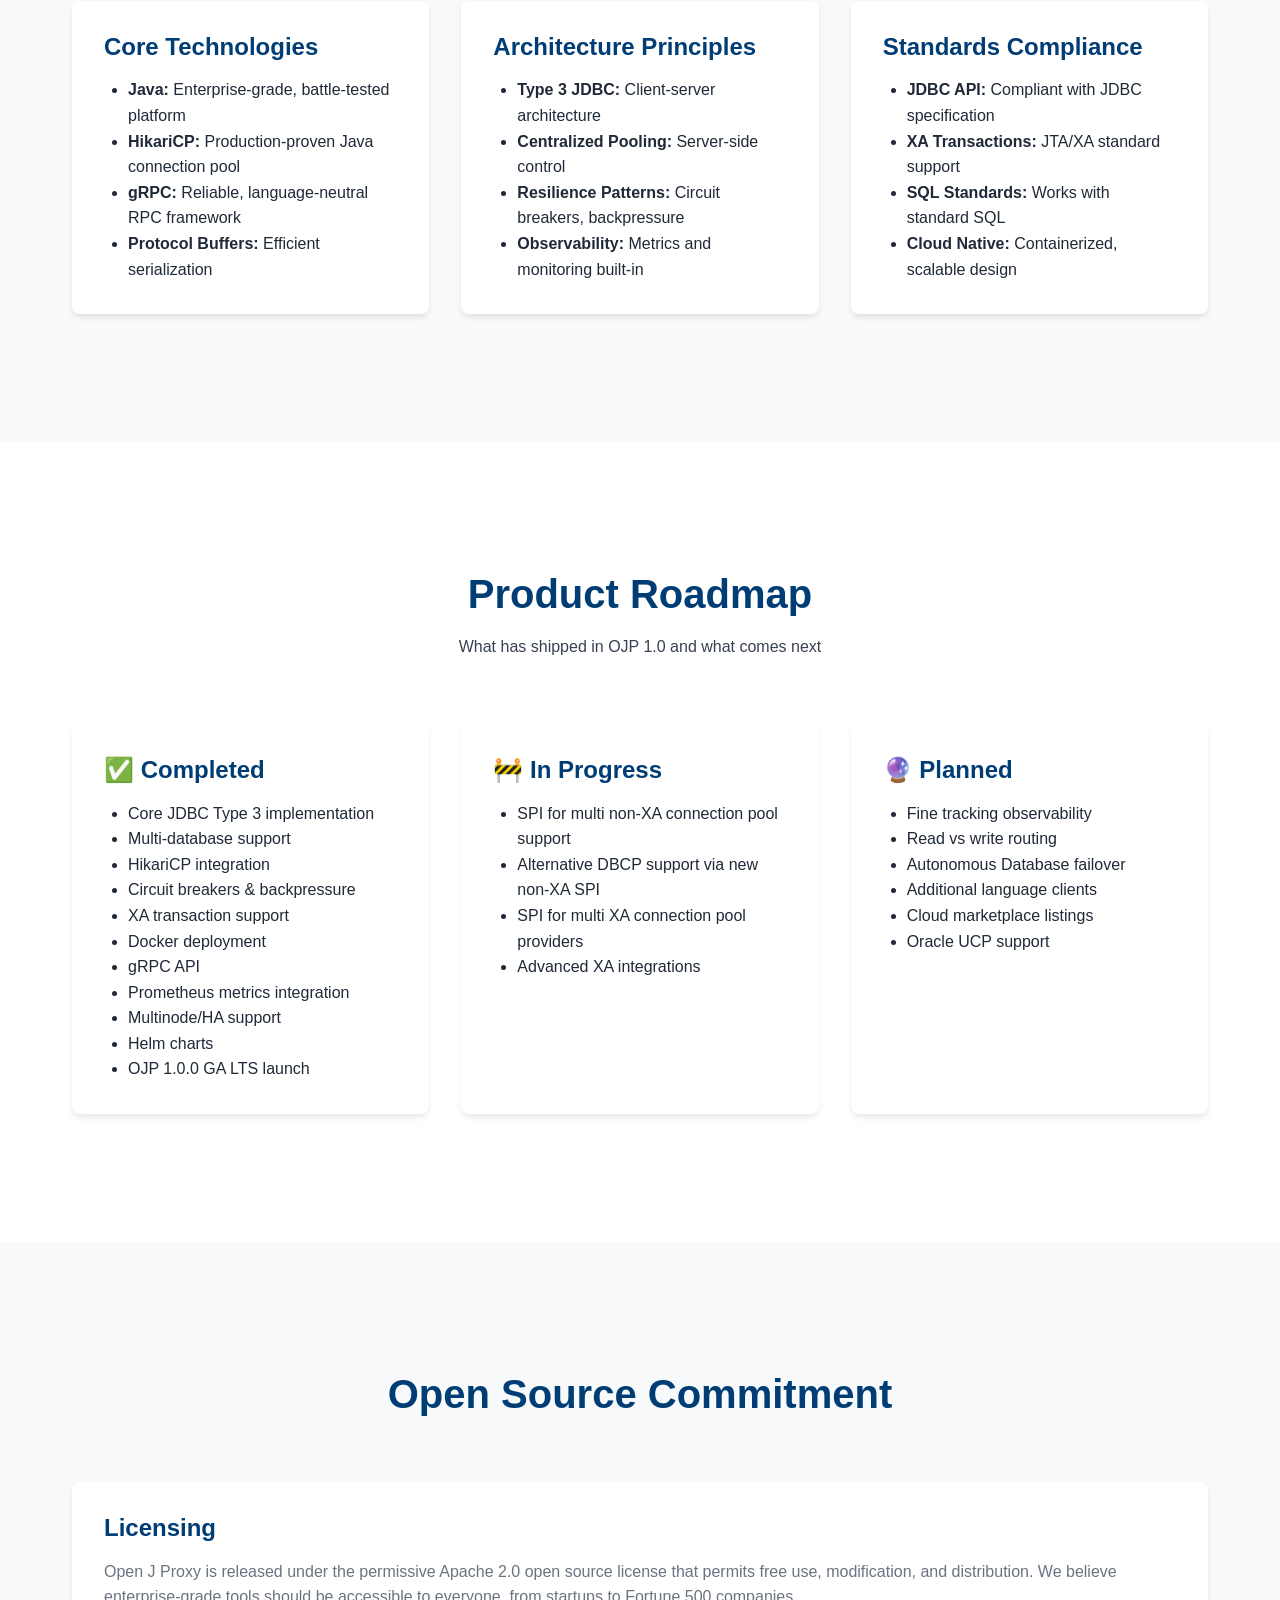
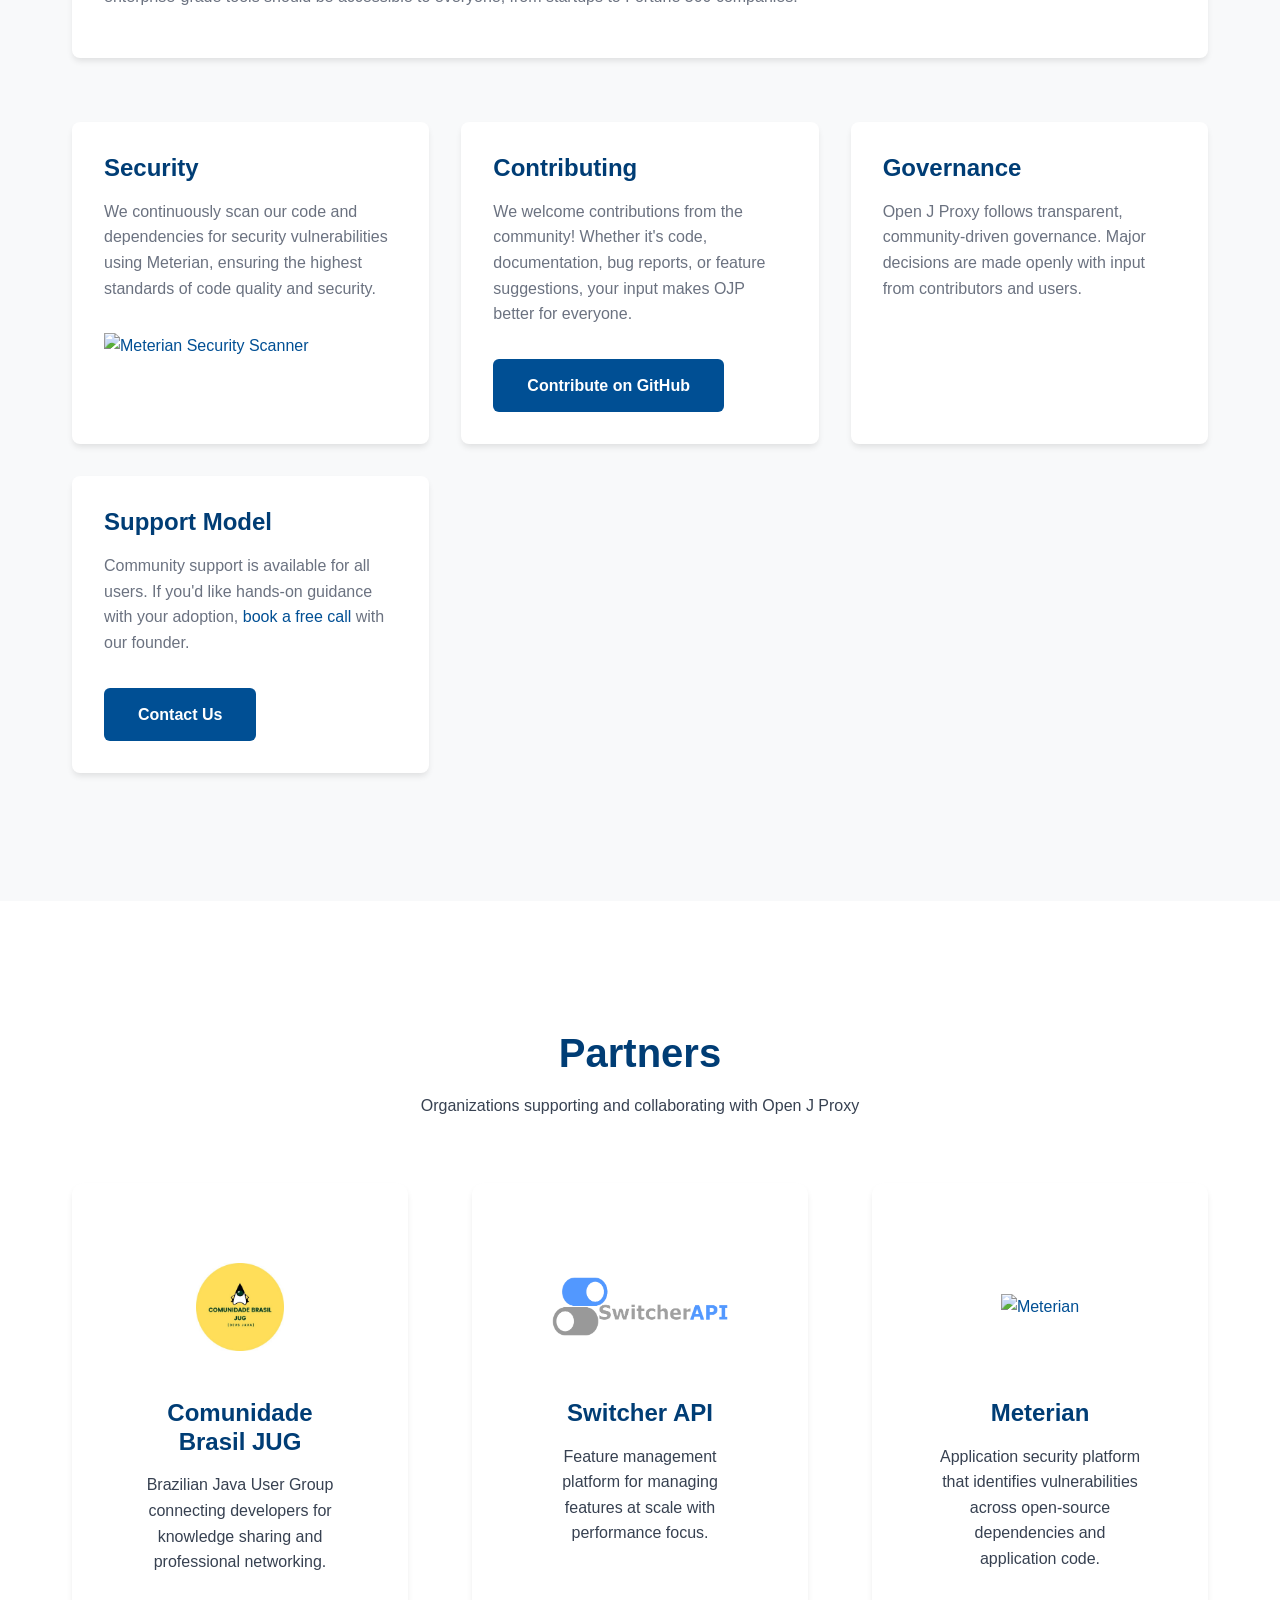
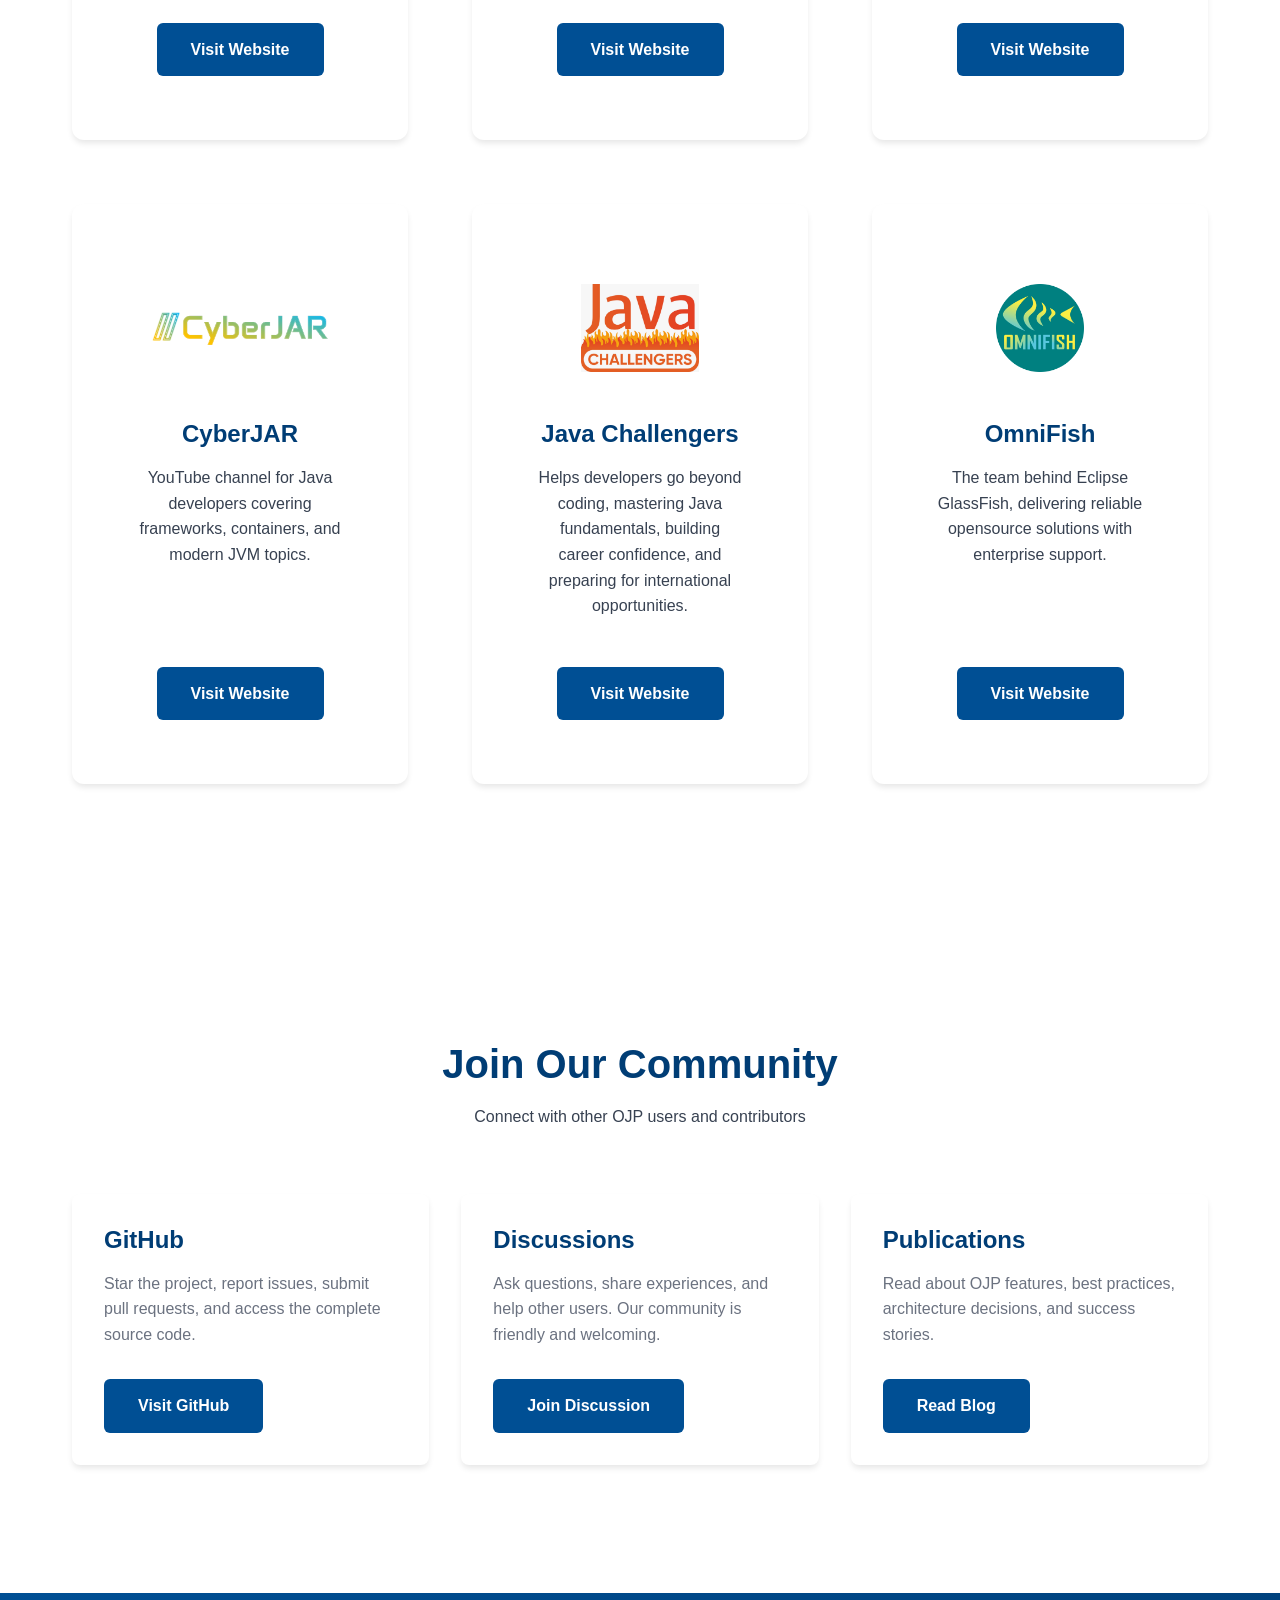
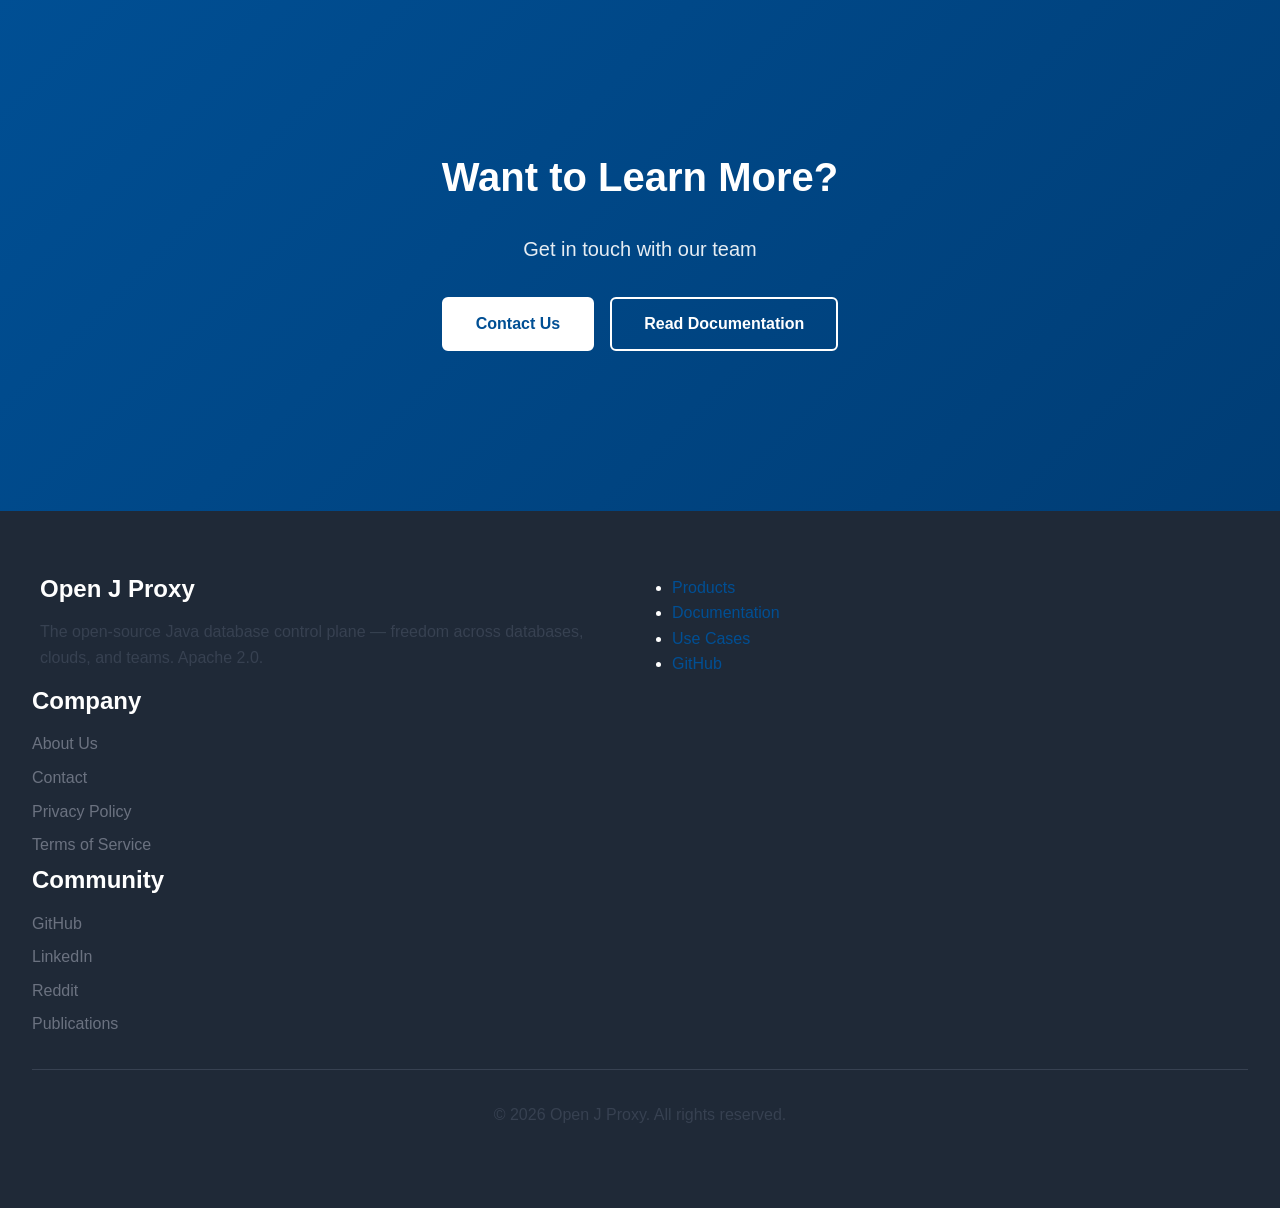
==== commit d31d370f: "Add OJP Quest interactive learning experience Co-authored-by: Copilot <223556219+Copilot@users.norep" ====
--- a/about.html
+++ b/about.html
@@ -43,6 +43,7 @@
                     <li><a href="documentation.html">Documentation</a></li>
                     <li><a href="use-cases.html">Use Cases</a></li>
                     <li><a href="fit-assessment.html">Fit Assessment</a></li>
+                    <li><a href="quest.html" data-quest-entry>Start a Quest</a></li>
                     <li><a href="about.html" class="active">About</a></li>
                     <li><a href="contact.html">Contact</a></li>
                 </ul>
--- a/css/style.css
+++ b/css/style.css
@@ -232,6 +232,27 @@
     flex-wrap: wrap;
 }
 
+.hero-song {
+    display: flex;
+    align-items: center;
+    justify-content: center;
+    flex-wrap: wrap;
+    gap: var(--spacing-sm);
+    margin-top: var(--spacing-md);
+    padding-top: var(--spacing-md);
+    border-top: 1px solid rgba(255, 255, 255, 0.25);
+}
+
+.hero-song p {
+    margin: 0;
+    font-size: 1rem;
+}
+
+.hero-song a:focus-visible {
+    outline: 3px solid var(--white);
+    outline-offset: 4px;
+}
+
 /* Buttons */
 .btn {
     display: inline-block;
@@ -1166,3 +1187,136 @@
     color: var(--gray);
     margin-bottom: var(--spacing-sm);
 }
+
+/* Optional OJP Quest invitation */
+.quest-invitation {
+    position: relative;
+    display: flex;
+    max-width: 1200px;
+    align-items: center;
+    gap: 2rem;
+    margin: 2rem auto;
+    padding: 2rem clamp(1.25rem, 4vw, 3rem);
+    overflow: hidden;
+    border: 1px solid rgba(0, 102, 184, 0.18);
+    border-radius: 18px;
+    background: linear-gradient(115deg, #f1f8fd, #fff 68%, #edf8fc);
+    box-shadow: var(--shadow-md);
+}
+
+.quest-invitation[hidden] {
+    display: none;
+}
+
+.quest-invitation-copy {
+    position: relative;
+    z-index: 1;
+    max-width: 760px;
+}
+
+.quest-invitation-kicker {
+    margin-bottom: 0.4rem;
+    color: var(--primary-blue);
+    font-size: 0.76rem;
+    font-weight: 800;
+    letter-spacing: 0.09em;
+}
+
+.quest-invitation h2 {
+    margin-bottom: 0.55rem;
+    font-size: clamp(1.6rem, 3vw, 2.2rem);
+}
+
+.quest-invitation-copy > p:not(.quest-invitation-kicker) {
+    max-width: 670px;
+}
+
+.quest-invitation .btn {
+    margin-top: 0.3rem;
+}
+
+.quest-invitation-art {
+    display: grid;
+    width: 140px;
+    height: 140px;
+    flex: 0 0 140px;
+    place-items: center;
+    border: 1px solid rgba(0, 102, 184, 0.22);
+    border-radius: 50%;
+    background: radial-gradient(circle at 35% 30%, #fff, #dceffa 70%);
+    color: var(--primary-blue);
+    font-size: 2rem;
+}
+
+.quest-invitation-art span:nth-child(2) {
+    position: absolute;
+    margin: 0 0 0 7rem;
+    color: var(--accent-blue);
+    font-size: 3rem;
+}
+
+.quest-invitation-art span:nth-child(3) {
+    position: absolute;
+    margin: -5rem 0 0 6rem;
+    color: #d29d27;
+    font-size: 1.2rem;
+}
+
+.quest-invitation-dismiss {
+    position: absolute;
+    top: 0.65rem;
+    right: 0.8rem;
+    padding: 0.35rem 0.55rem;
+    border: 0;
+    background: transparent;
+    color: var(--gray);
+    font: inherit;
+    font-size: 0.8rem;
+    cursor: pointer;
+}
+
+.quest-invitation-dismiss:hover {
+    color: var(--primary-blue);
+}
+
+.quest-invitation-dismiss:focus-visible {
+    outline: 3px solid var(--accent-blue);
+    outline-offset: 2px;
+}
+
+@media (max-width: 768px) {
+    .quest-invitation {
+        margin: 1rem;
+        gap: 1rem;
+    }
+
+    .quest-invitation-art {
+        width: 88px;
+        height: 88px;
+        flex-basis: 88px;
+    }
+
+    .quest-invitation-art span:nth-child(2) {
+        margin-left: 4.5rem;
+        font-size: 2rem;
+    }
+
+    .quest-invitation-art span:nth-child(3) {
+        margin: -3rem 0 0 4rem;
+    }
+}
+
+@media (max-width: 520px) {
+    .quest-invitation {
+        padding: 2.5rem 1rem 1.25rem;
+    }
+
+    .quest-invitation-art {
+        display: none;
+    }
+
+    .quest-invitation-dismiss {
+        top: 0.45rem;
+        right: 0.6rem;
+    }
+}
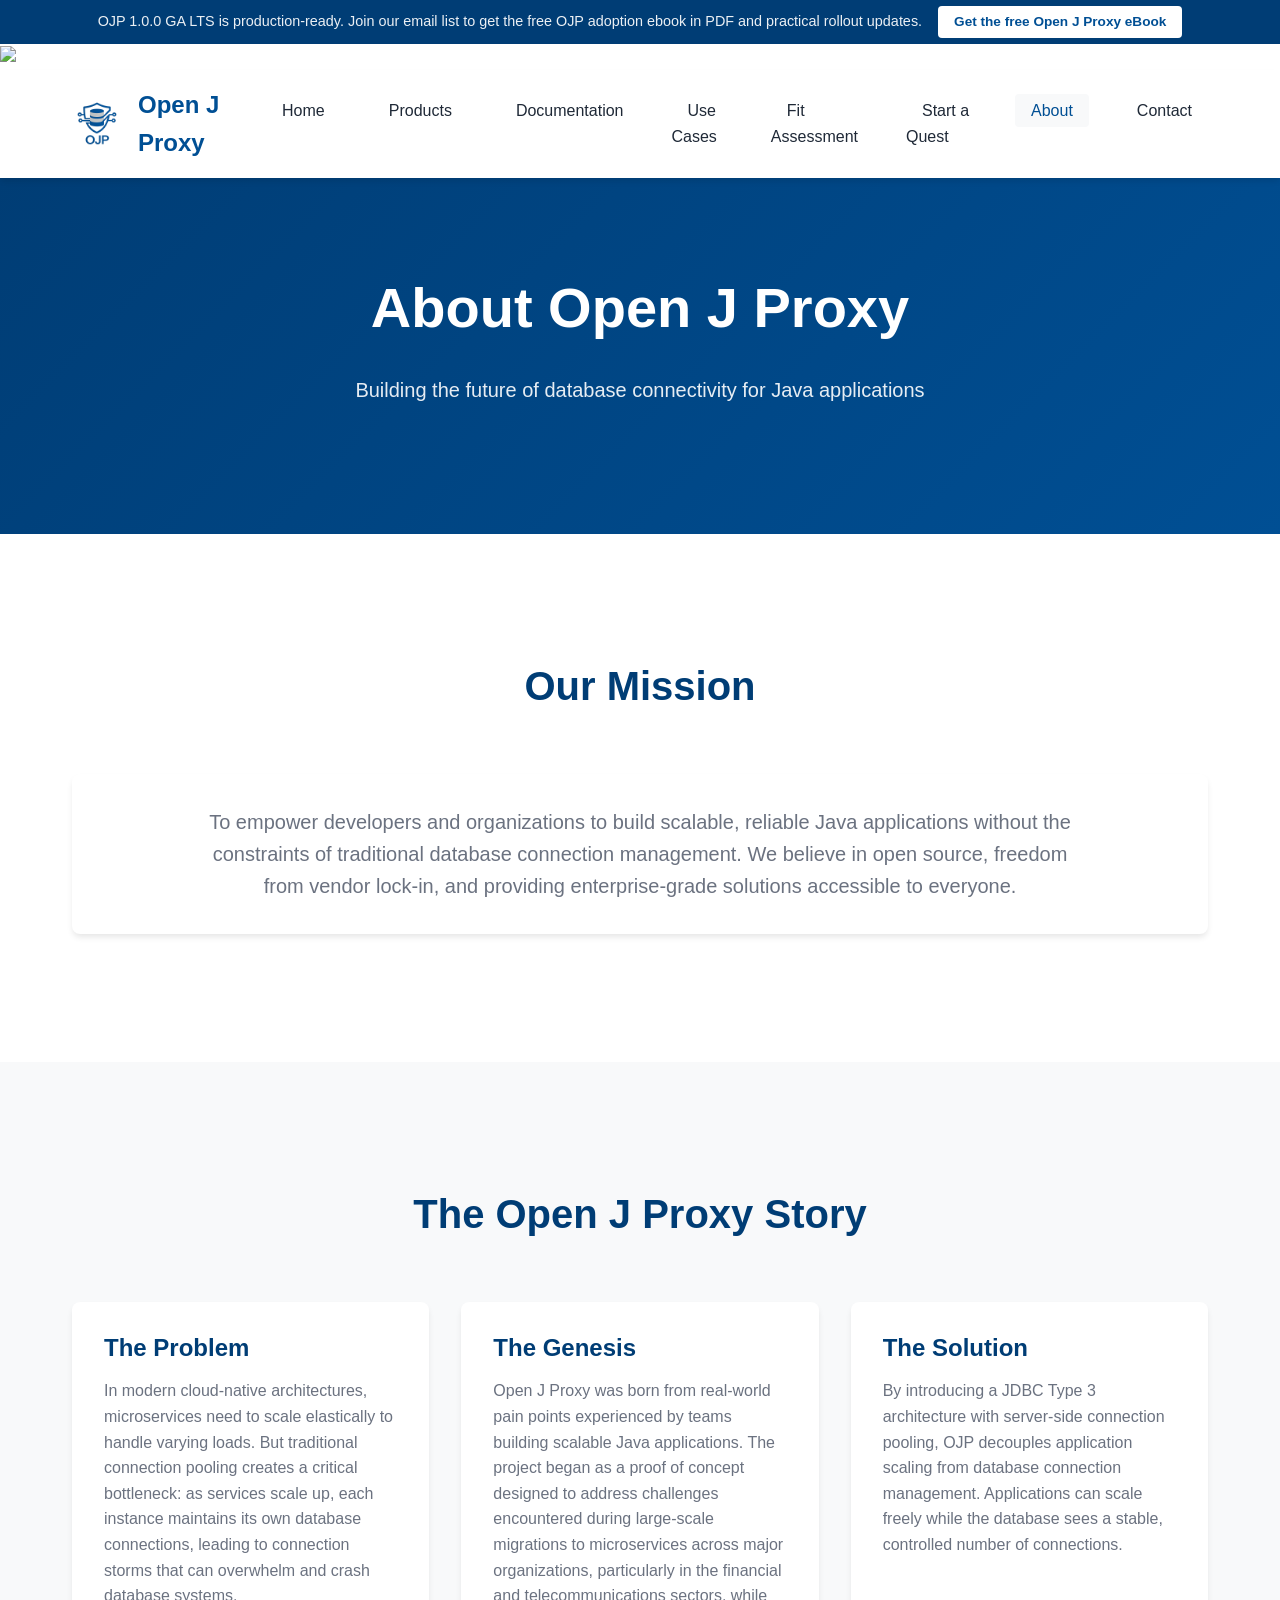
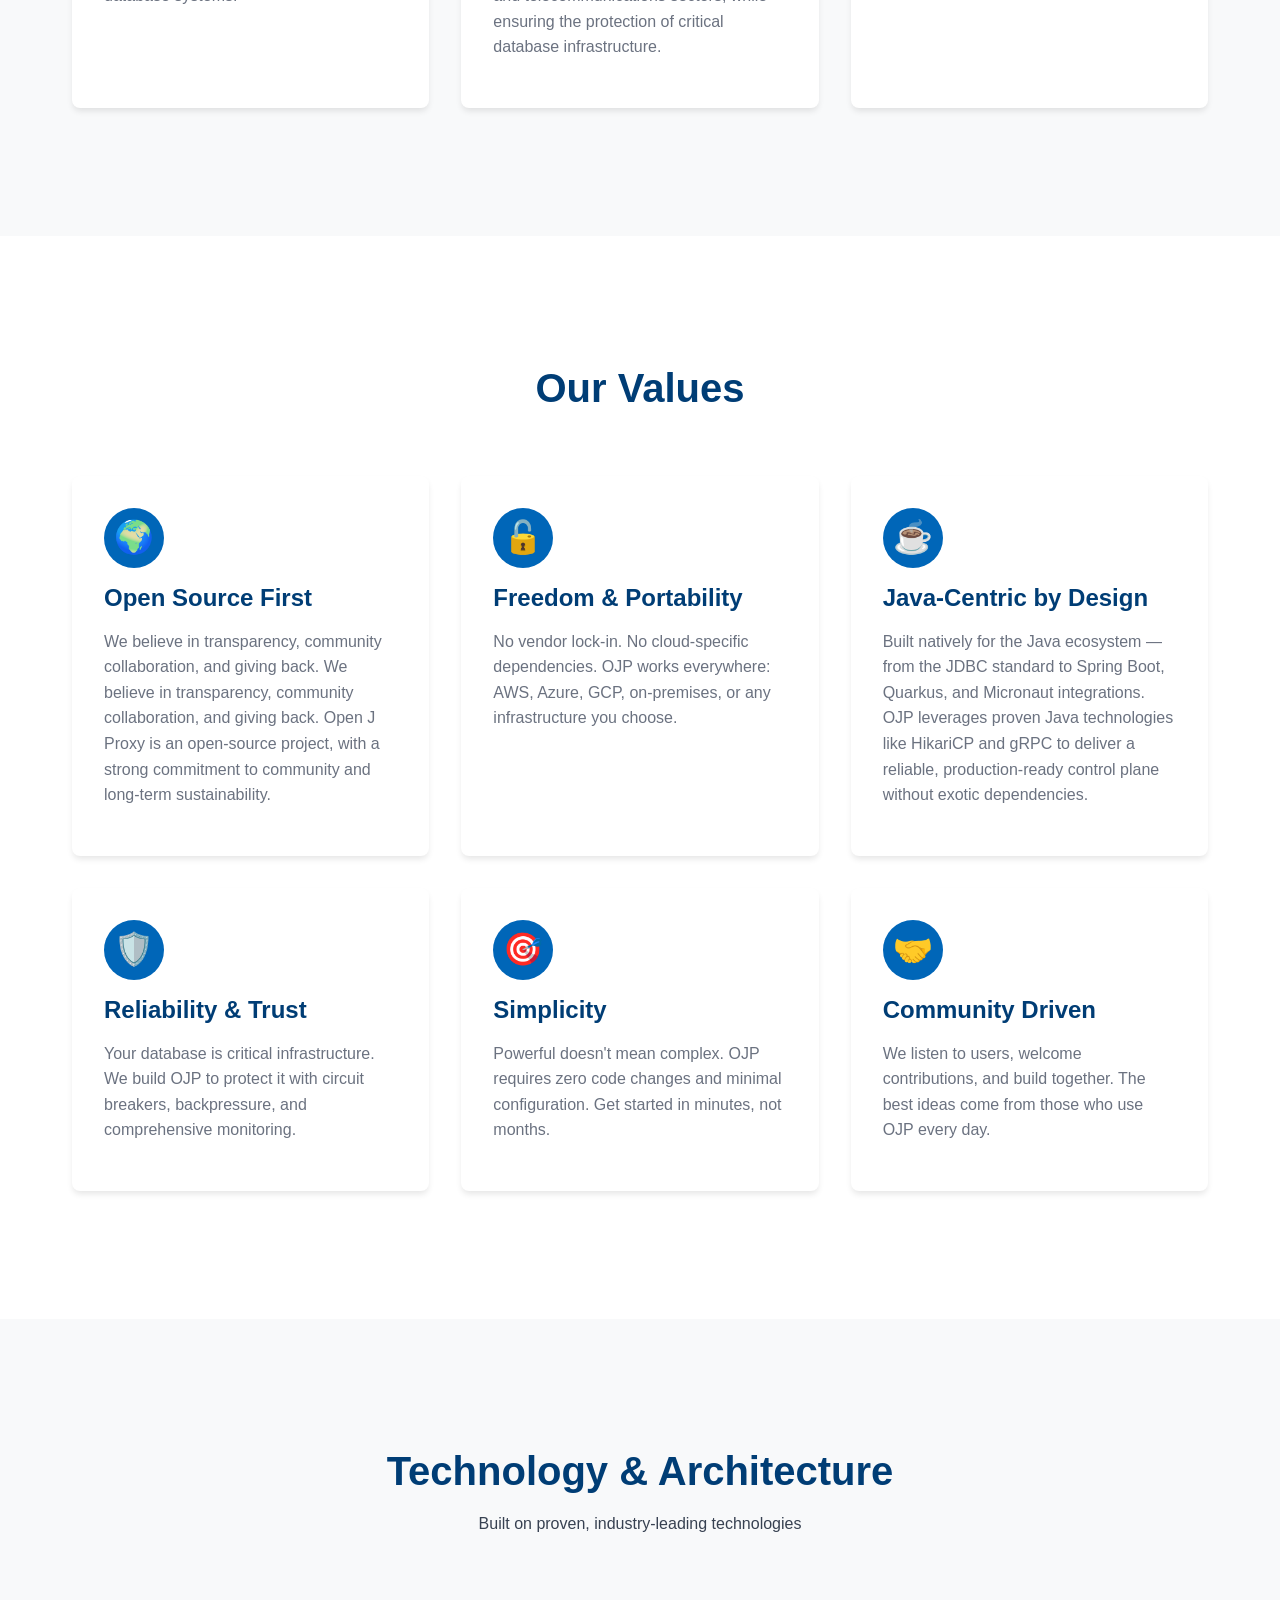
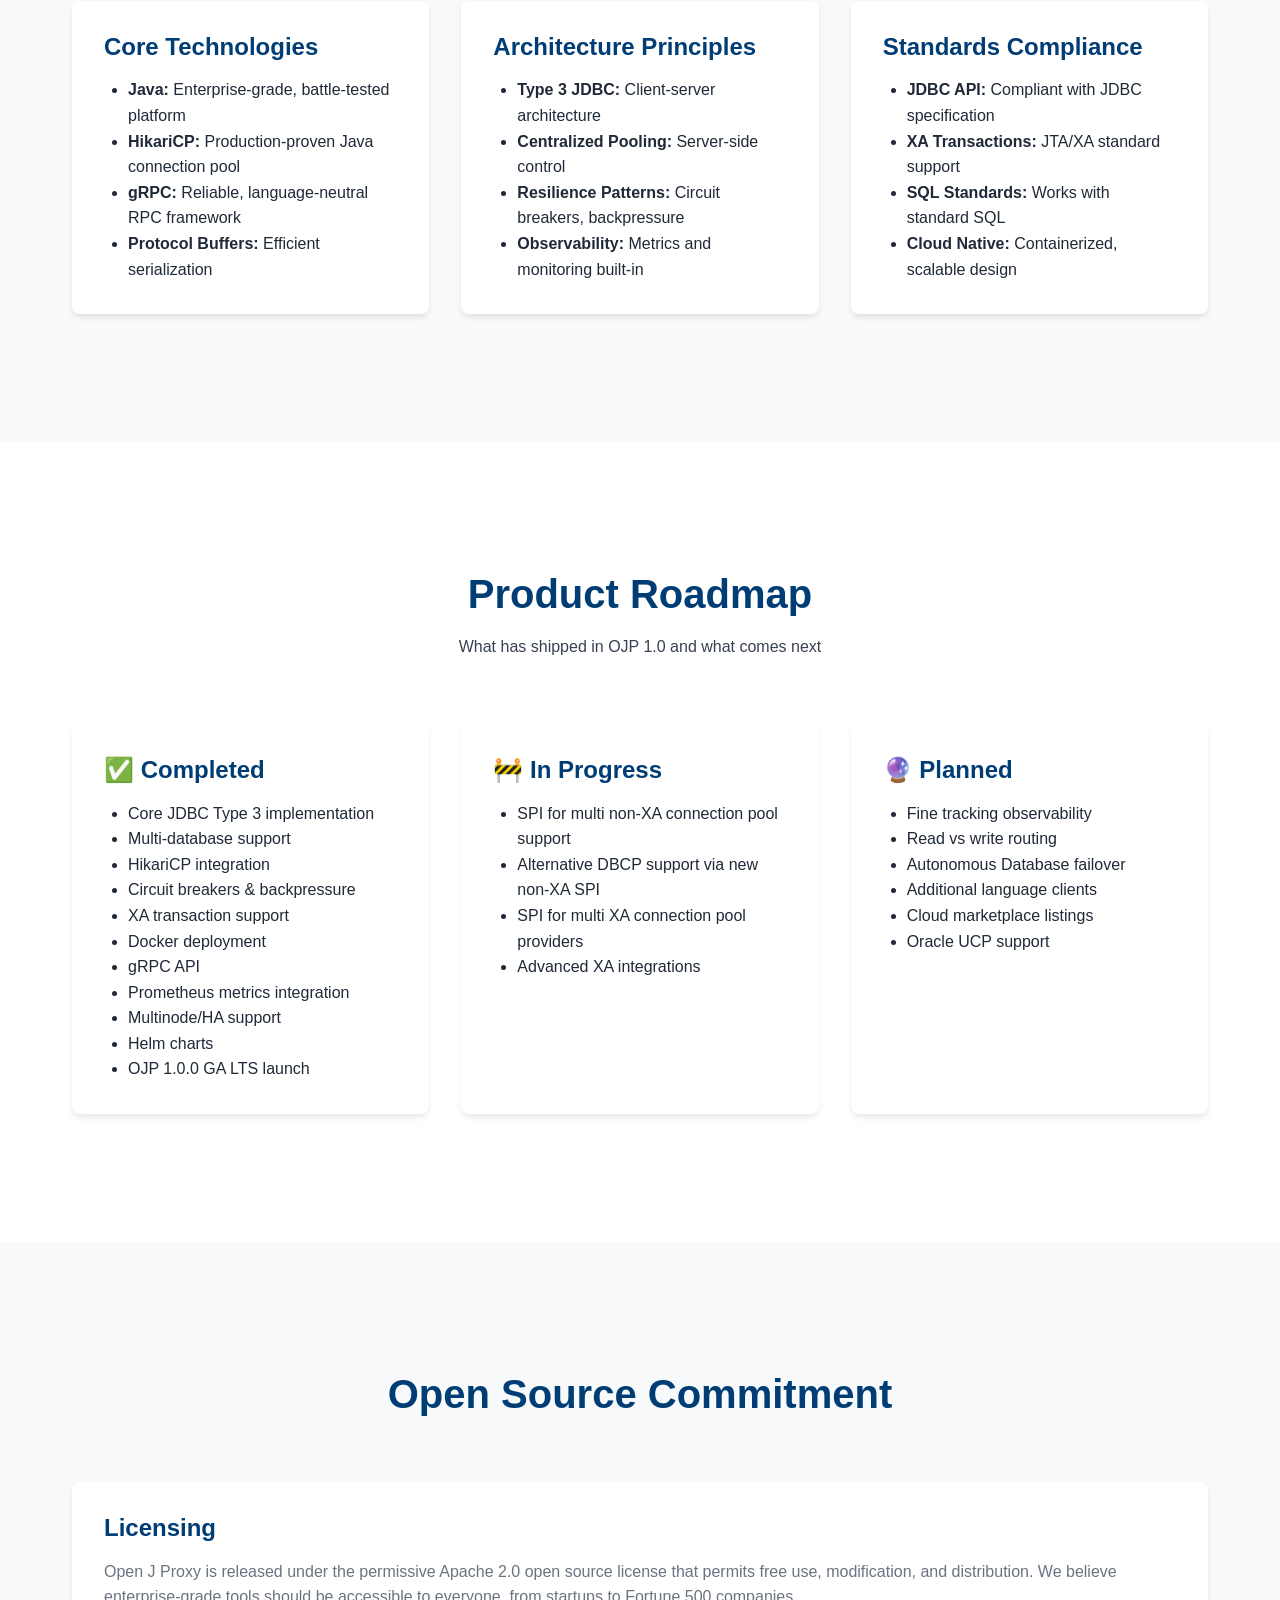
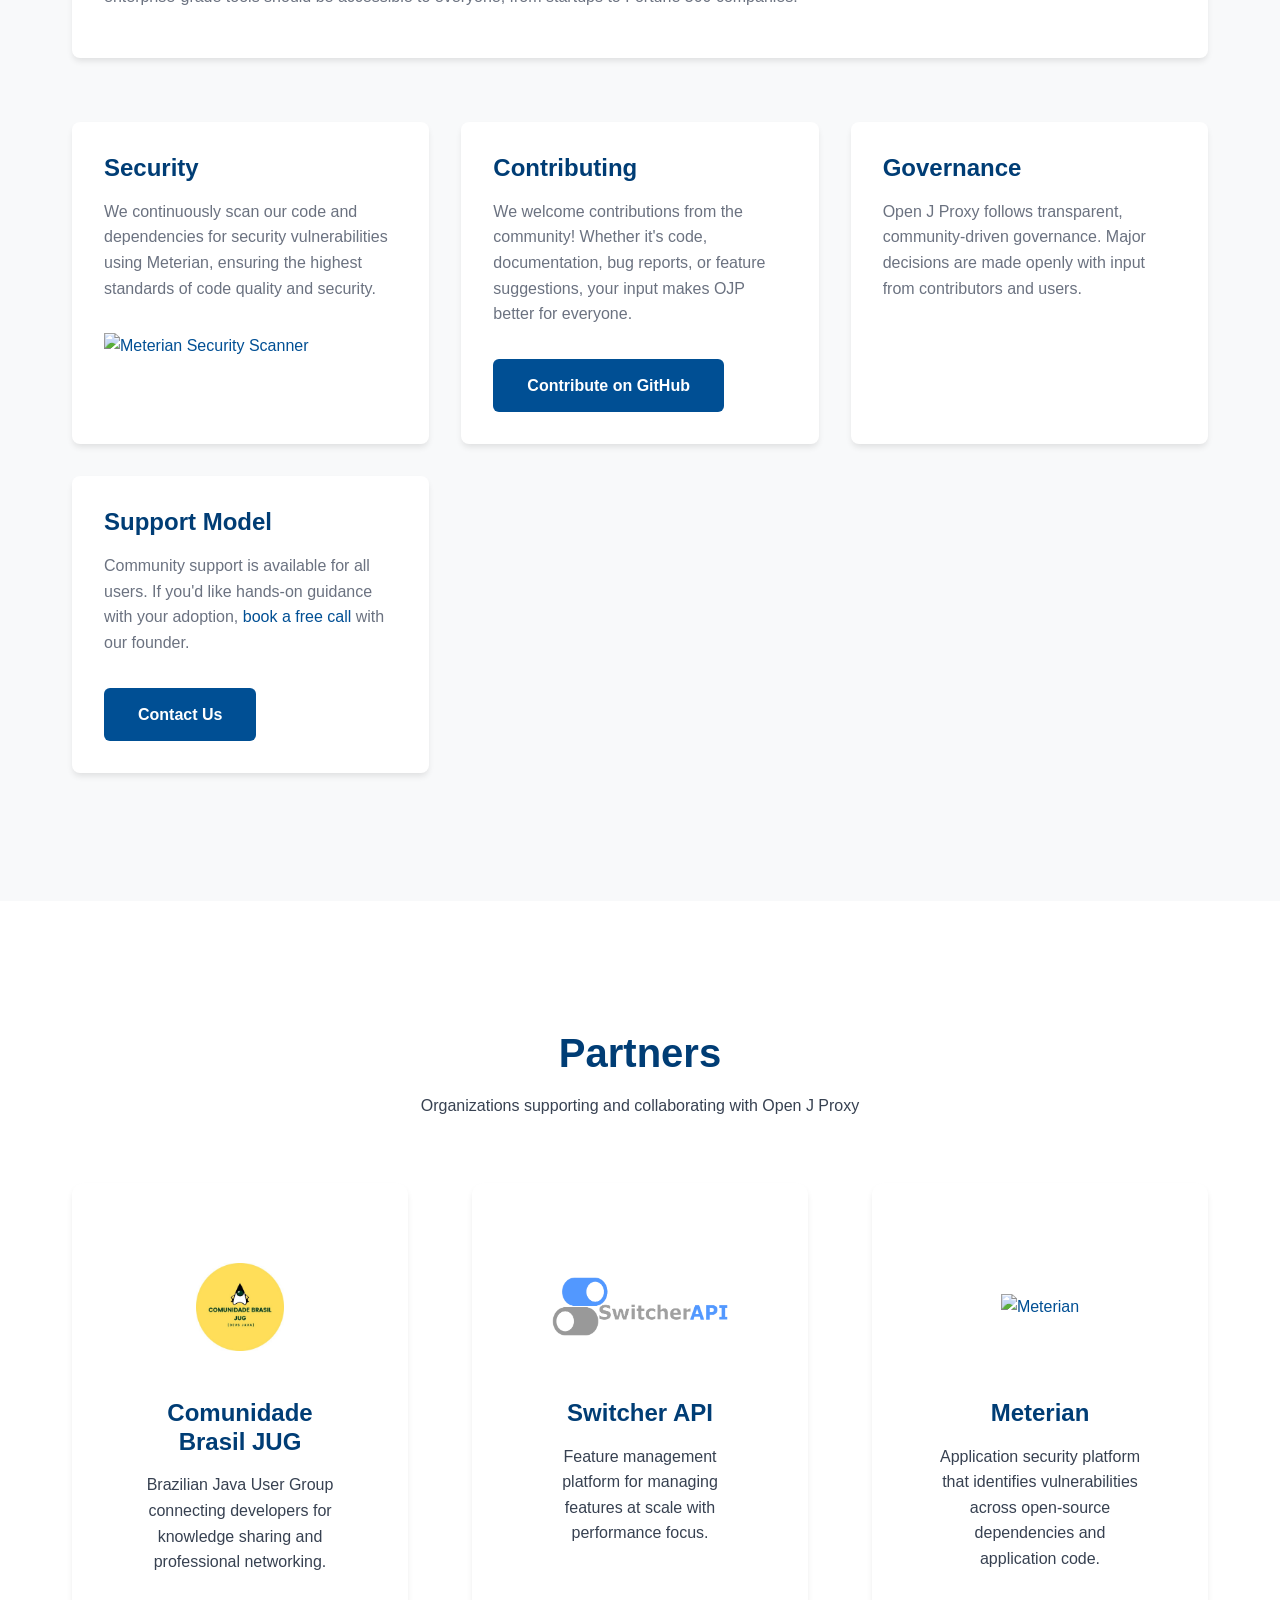
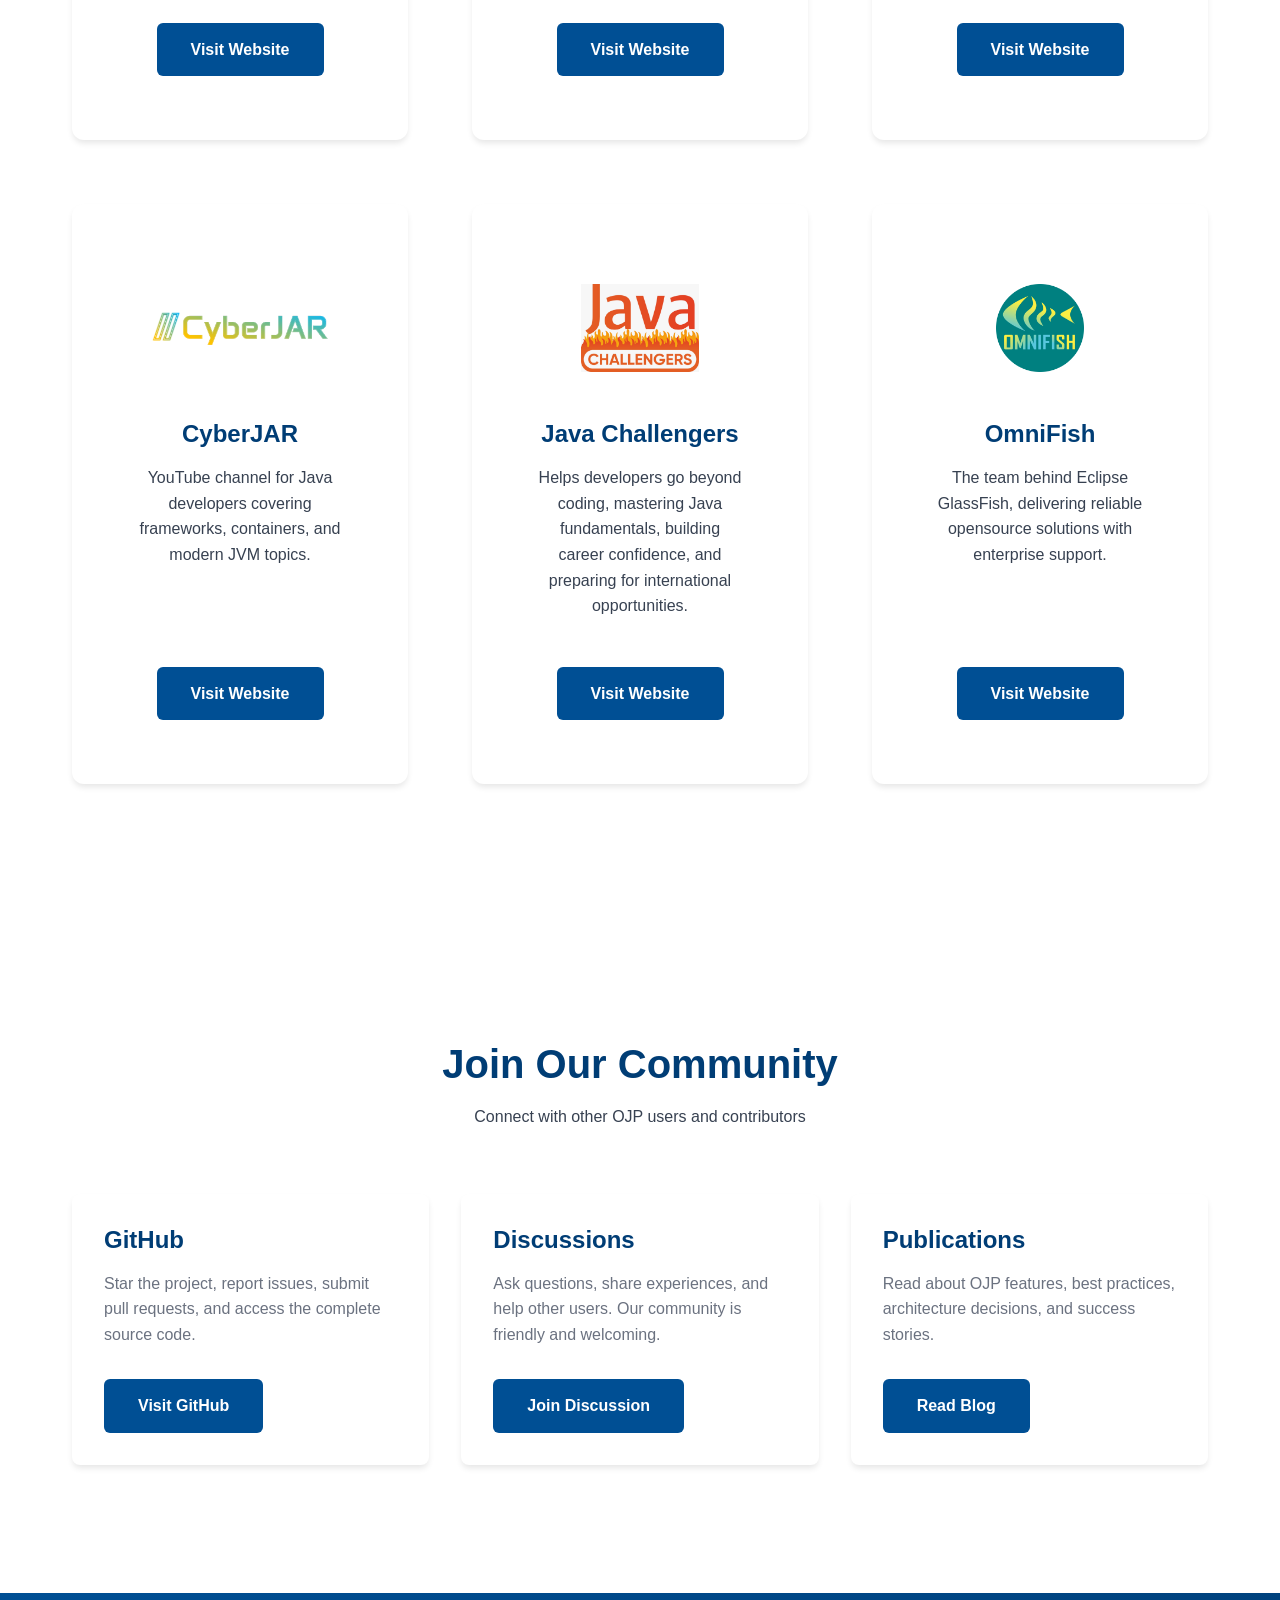
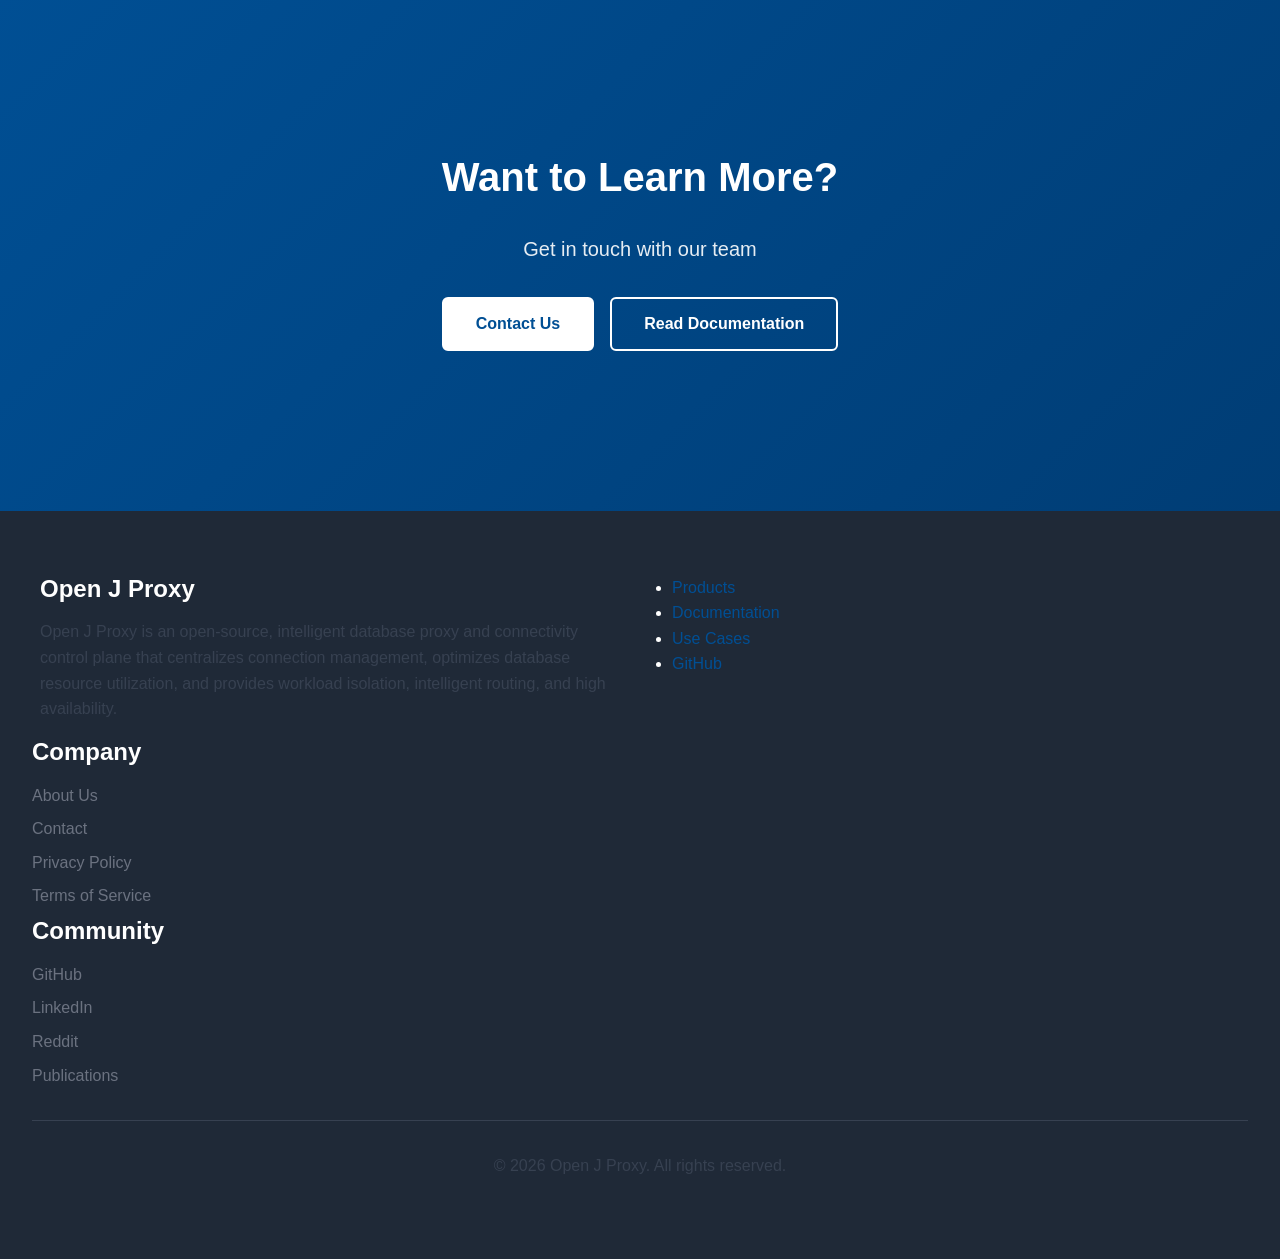
==== commit 5af104bd: "Update Open J Proxy definition Co-authored-by: Copilot <223556219+Copilot@users.noreply.github.com>" ====
--- a/about.html
+++ b/about.html
@@ -392,7 +392,7 @@
         <div class="footer-container">
             <div class="footer-section">
                 <h4>Open J Proxy</h4>
-                <p>The open-source Java database control plane — freedom across databases, clouds, and teams. Apache 2.0.</p>
+                <p>Open J Proxy is an open-source, intelligent database proxy and connectivity control plane that centralizes connection management, optimizes database resource utilization, and provides workload isolation, intelligent routing, and high availability.</p>
             </div>
                 <ul>
                     <li><a href="products.html">Products</a></li>
